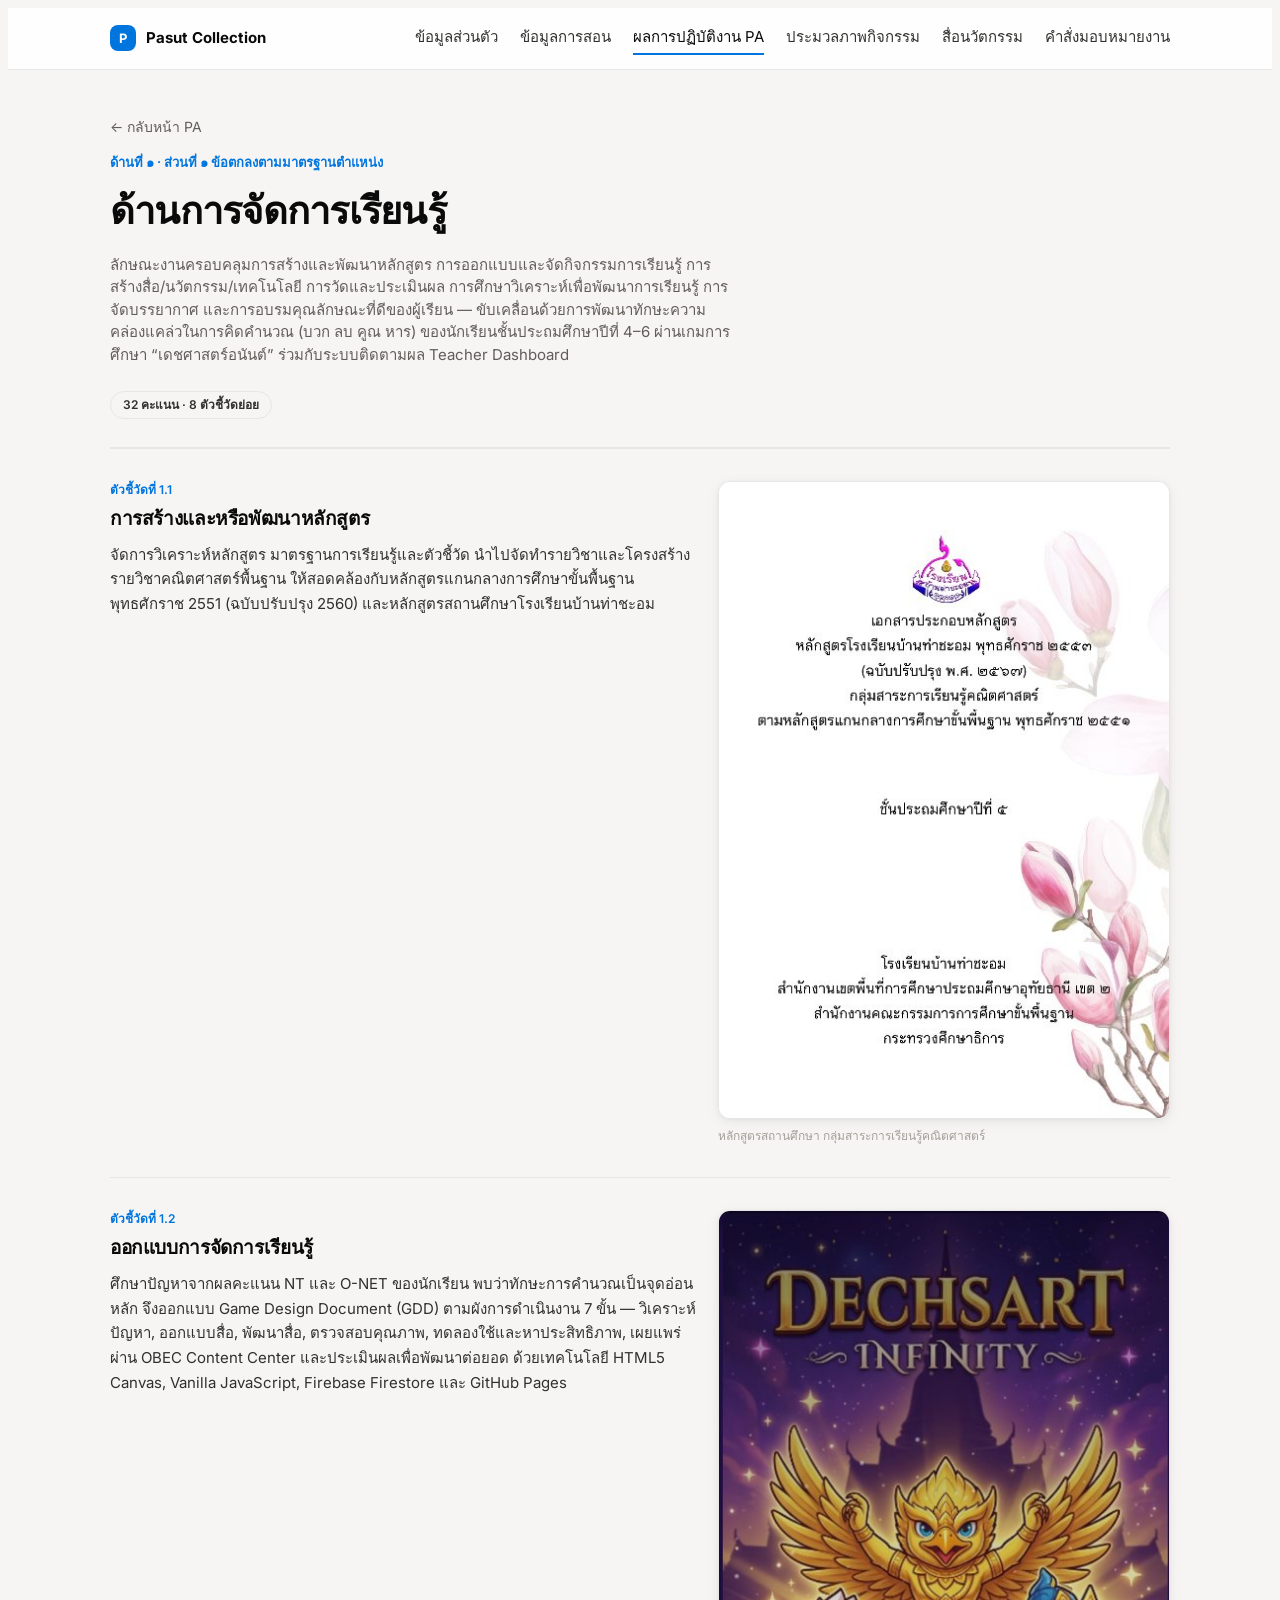
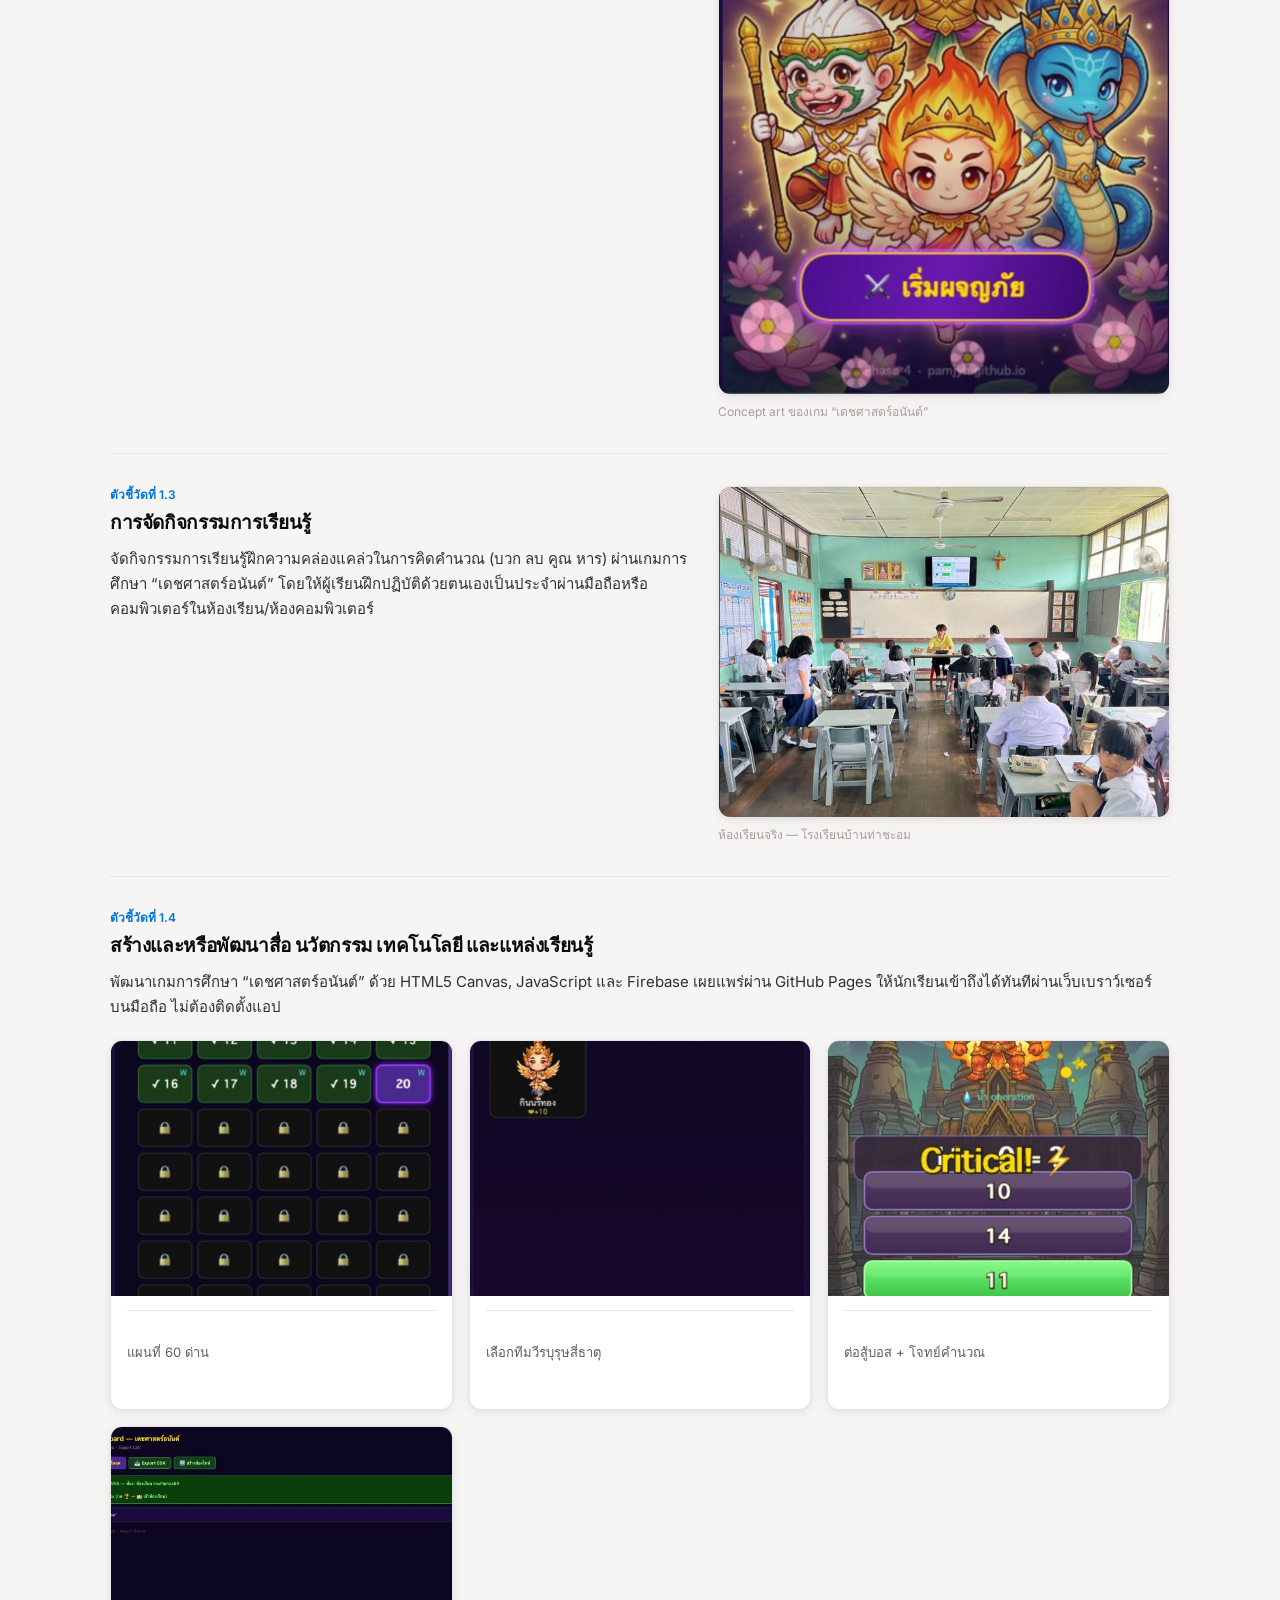
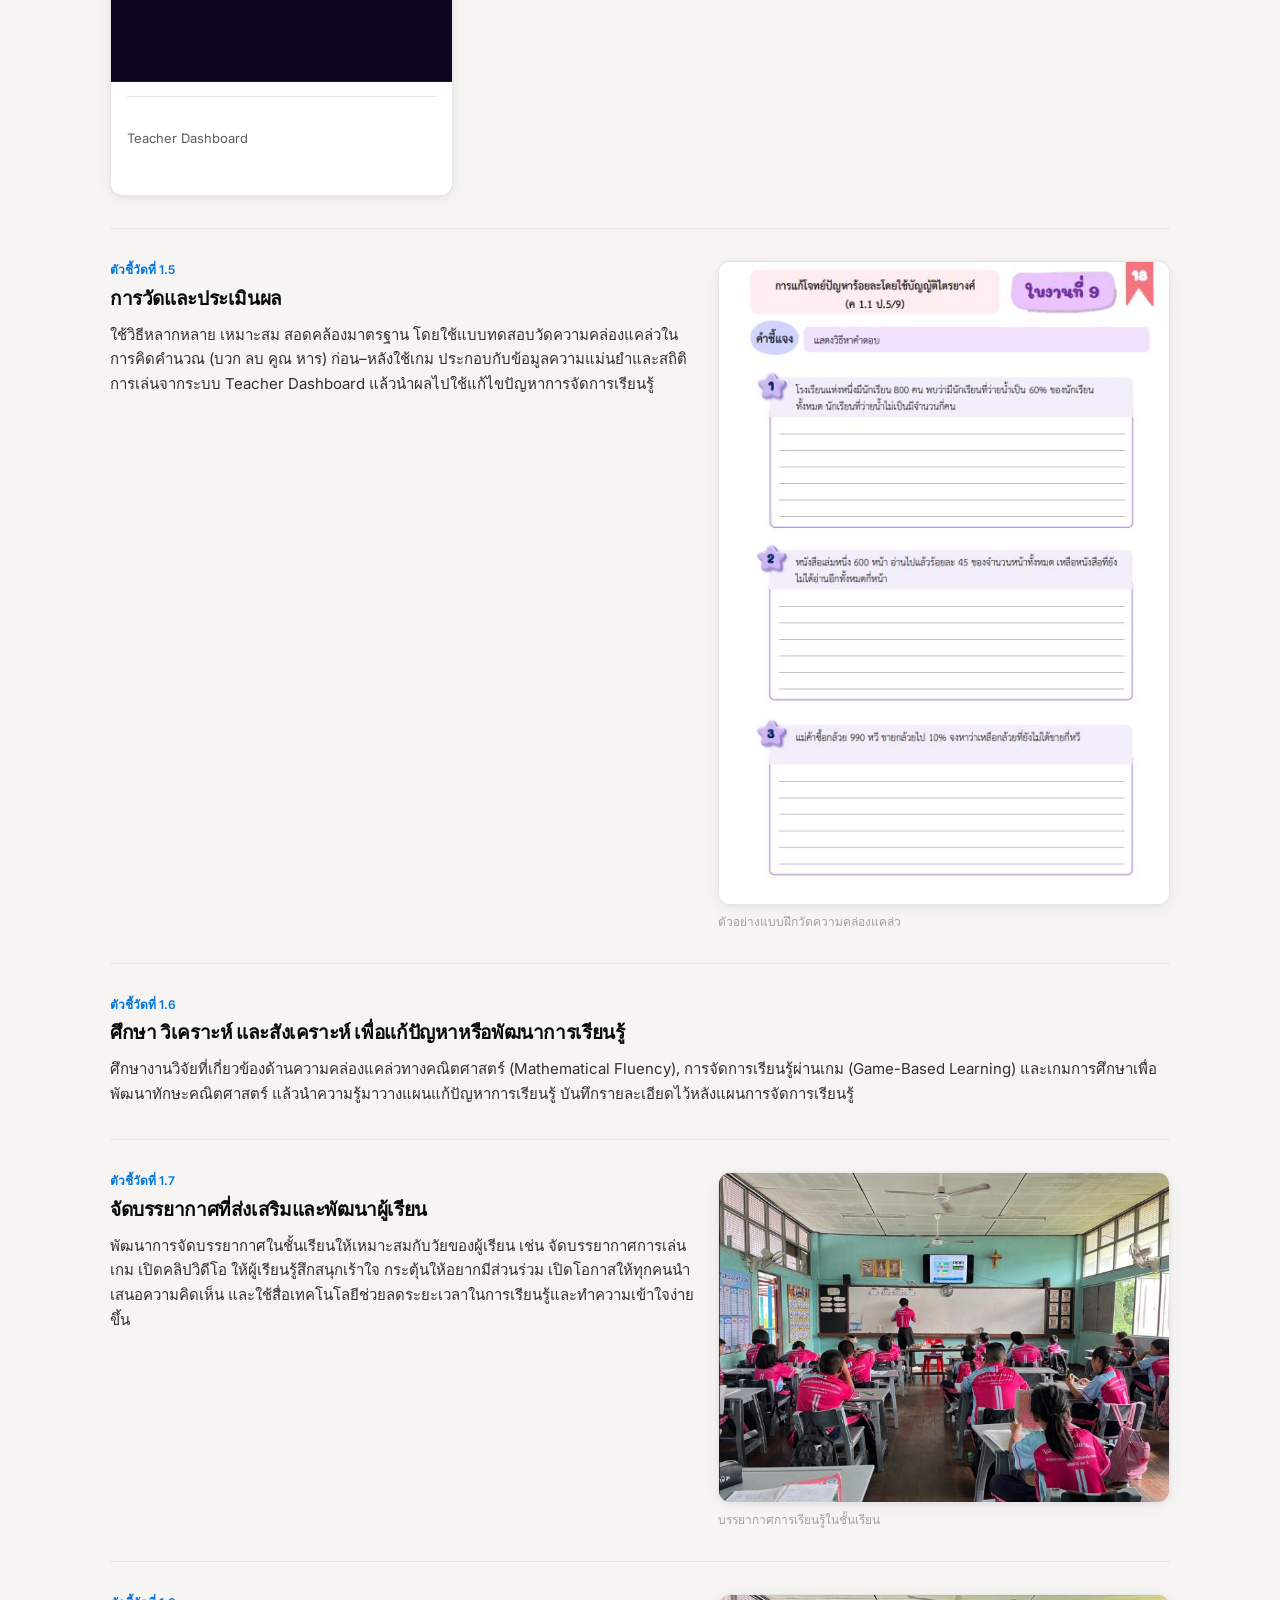
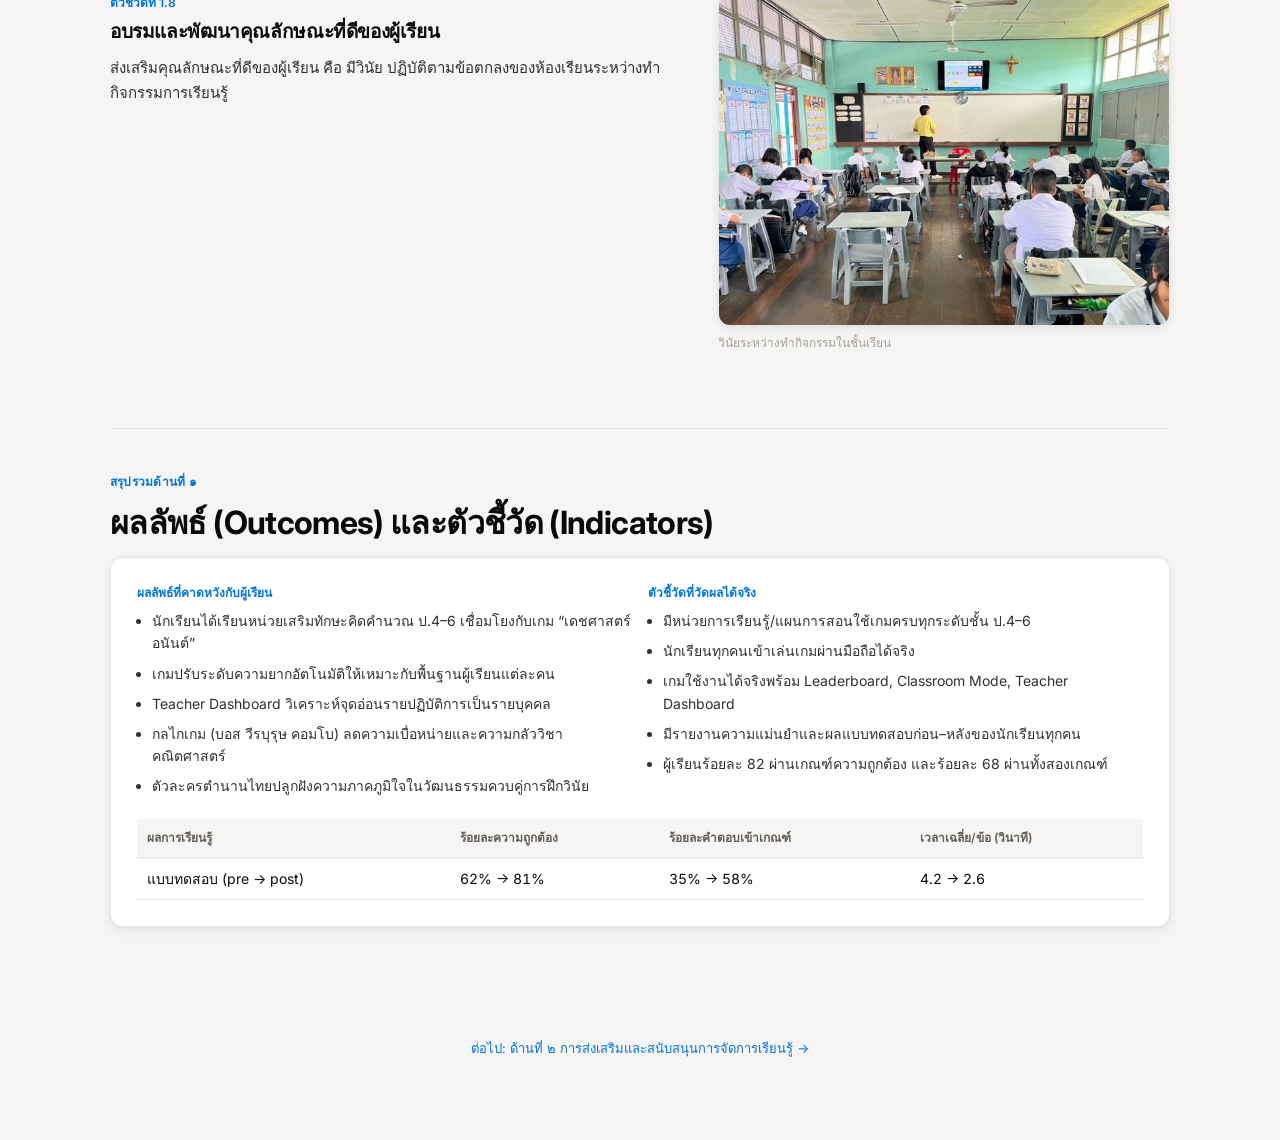
==== daan1.html @ 1e982bf4 "Add files via upload" ====
<!doctype html>
<html lang="th">
<head>
<meta charset="UTF-8">
<meta name="viewport" content="width=device-width, initial-scale=1">
<title>ด้านการจัดการเรียนรู้ — Pasut Collection</title>
<link rel="stylesheet" href="style.css">
</head>
<body>

<div class="topbar">
  <div class="wrap row">
    <a class="brand" href="index.html"><span class="mark">P</span> Pasut Collection</a>
    <nav class="crumbs">
      <a href="personal.html">ข้อมูลส่วนตัว</a>
      <a href="teaching.html">ข้อมูลการสอน</a>
      <a href="pa.html" class="on">ผลการปฏิบัติงาน PA</a>
      <a href="gallery.html">ประมวลภาพกิจกรรม</a>
      <a href="media.html">สื่อนวัตกรรม</a>
      <a href="orders.html">คำสั่งมอบหมายงาน</a>
    </nav>
  </div>
</div>

<main class="wrap">

  <section class="pagehead" style="border-top:none;">
    <a class="backlink" href="pa.html">← กลับหน้า PA</a>
    <div class="n">ด้านที่ ๑ · ส่วนที่ ๑ ข้อตกลงตามมาตรฐานตำแหน่ง</div>
    <h1>ด้านการจัดการเรียนรู้</h1>
    <p class="role">ลักษณะงานครอบคลุมการสร้างและพัฒนาหลักสูตร การออกแบบและจัดกิจกรรมการเรียนรู้ การสร้างสื่อ/นวัตกรรม/เทคโนโลยี การวัดและประเมินผล การศึกษาวิเคราะห์เพื่อพัฒนาการเรียนรู้ การจัดบรรยากาศ และการอบรมคุณลักษณะที่ดีของผู้เรียน — ขับเคลื่อนด้วยการพัฒนาทักษะความคล่องแคล่วในการคิดคำนวณ (บวก ลบ คูณ หาร) ของนักเรียนชั้นประถมศึกษาปีที่ 4–6 ผ่านเกมการศึกษา “เดชศาสตร์อนันต์” ร่วมกับระบบติดตามผล Teacher Dashboard</p>
    <span class="pts">32 คะแนน · 8 ตัวชี้วัดย่อย</span>
  </section>

  <section style="padding-top:0;">
    <div class="subs">

      <div class="sub with-image">
        <div>
          <div class="tag">ตัวชี้วัดที่ 1.1</div>
          <h3>การสร้างและหรือพัฒนาหลักสูตร</h3>
          <p>จัดการวิเคราะห์หลักสูตร มาตรฐานการเรียนรู้และตัวชี้วัด นำไปจัดทำรายวิชาและโครงสร้างรายวิชาคณิตศาสตร์พื้นฐาน ให้สอดคล้องกับหลักสูตรแกนกลางการศึกษาขั้นพื้นฐาน พุทธศักราช 2551 (ฉบับปรับปรุง 2560) และหลักสูตรสถานศึกษาโรงเรียนบ้านท่าชะอม</p>
        </div>
        <figure><img src="images/curriculum-cover.jpg" alt="ปกเอกสารหลักสูตรสถานศึกษา กลุ่มสาระการเรียนรู้คณิตศาสตร์"><figcaption>หลักสูตรสถานศึกษา กลุ่มสาระการเรียนรู้คณิตศาสตร์</figcaption></figure>
      </div>

      <div class="sub with-image">
        <div>
          <div class="tag">ตัวชี้วัดที่ 1.2</div>
          <h3>ออกแบบการจัดการเรียนรู้</h3>
          <p>ศึกษาปัญหาจากผลคะแนน NT และ O-NET ของนักเรียน พบว่าทักษะการคำนวณเป็นจุดอ่อนหลัก จึงออกแบบ Game Design Document (GDD) ตามผังการดำเนินงาน 7 ขั้น — วิเคราะห์ปัญหา, ออกแบบสื่อ, พัฒนาสื่อ, ตรวจสอบคุณภาพ, ทดลองใช้และหาประสิทธิภาพ, เผยแพร่ผ่าน OBEC Content Center และประเมินผลเพื่อพัฒนาต่อยอด ด้วยเทคโนโลยี HTML5 Canvas, Vanilla JavaScript, Firebase Firestore และ GitHub Pages</p>
        </div>
        <figure><img src="images/hero-splash.jpg" alt="ภาพปกเกมเดชศาสตร์อนันต์"><figcaption>Concept art ของเกม “เดชศาสตร์อนันต์”</figcaption></figure>
      </div>

      <div class="sub with-image">
        <div>
          <div class="tag">ตัวชี้วัดที่ 1.3</div>
          <h3>การจัดกิจกรรมการเรียนรู้</h3>
          <p>จัดกิจกรรมการเรียนรู้ฝึกความคล่องแคล่วในการคิดคำนวณ (บวก ลบ คูณ หาร) ผ่านเกมการศึกษา “เดชศาสตร์อนันต์” โดยให้ผู้เรียนฝึกปฏิบัติด้วยตนเองเป็นประจำผ่านมือถือหรือคอมพิวเตอร์ในห้องเรียน/ห้องคอมพิวเตอร์</p>
        </div>
        <figure><img src="images/classroom.jpg" alt="บรรยากาศห้องเรียนขณะใช้เกมเดชศาสตร์อนันต์"><figcaption>ห้องเรียนจริง — โรงเรียนบ้านท่าชะอม</figcaption></figure>
      </div>

      <div class="sub">
        <div>
          <div class="tag">ตัวชี้วัดที่ 1.4</div>
          <h3>สร้างและหรือพัฒนาสื่อ นวัตกรรม เทคโนโลยี และแหล่งเรียนรู้</h3>
          <p>พัฒนาเกมการศึกษา “เดชศาสตร์อนันต์” ด้วย HTML5 Canvas, JavaScript และ Firebase เผยแพร่ผ่าน GitHub Pages ให้นักเรียนเข้าถึงได้ทันทีผ่านเว็บเบราว์เซอร์บนมือถือ ไม่ต้องติดตั้งแอป</p>
          <div class="cardgrid" style="margin-top:20px;">
            <div class="gcard"><div class="photo"><img src="images/floor-select.jpg" alt="หน้าจอเลือกด่านทั้ง 60 ด่าน"></div><div class="body"><div class="sub">แผนที่ 60 ด่าน</div></div></div>
            <div class="gcard"><div class="photo"><img src="images/character-select.jpg" alt="หน้าจอเลือกทีมวีรบุรุษ"></div><div class="body"><div class="sub">เลือกทีมวีรบุรุษสี่ธาตุ</div></div></div>
            <div class="gcard"><div class="photo"><img src="images/boss-battle.jpg" alt="หน้าจอต่อสู้บอสพร้อมโจทย์คำนวณ"></div><div class="body"><div class="sub">ต่อสู้บอส + โจทย์คำนวณ</div></div></div>
            <div class="gcard"><div class="photo"><img src="images/teacher-dashboard.jpg" alt="หน้าจอ Teacher Dashboard"></div><div class="body"><div class="sub">Teacher Dashboard</div></div></div>
          </div>
        </div>
      </div>

      <div class="sub with-image">
        <div>
          <div class="tag">ตัวชี้วัดที่ 1.5</div>
          <h3>การวัดและประเมินผล</h3>
          <p>ใช้วิธีหลากหลาย เหมาะสม สอดคล้องมาตรฐาน โดยใช้แบบทดสอบวัดความคล่องแคล่วในการคิดคำนวณ (บวก ลบ คูณ หาร) ก่อน–หลังใช้เกม ประกอบกับข้อมูลความแม่นยำและสถิติการเล่นจากระบบ Teacher Dashboard แล้วนำผลไปใช้แก้ไขปัญหาการจัดการเรียนรู้</p>
        </div>
        <figure><img src="images/worksheet.jpg" alt="แบบฝึกหัด/ใบงานคำนวณ"><figcaption>ตัวอย่างแบบฝึกวัดความคล่องแคล่ว</figcaption></figure>
      </div>

      <div class="sub">
        <div>
          <div class="tag">ตัวชี้วัดที่ 1.6</div>
          <h3>ศึกษา วิเคราะห์ และสังเคราะห์ เพื่อแก้ปัญหาหรือพัฒนาการเรียนรู้</h3>
          <p>ศึกษางานวิจัยที่เกี่ยวข้องด้านความคล่องแคล่วทางคณิตศาสตร์ (Mathematical Fluency), การจัดการเรียนรู้ผ่านเกม (Game-Based Learning) และเกมการศึกษาเพื่อพัฒนาทักษะคณิตศาสตร์ แล้วนำความรู้มาวางแผนแก้ปัญหาการเรียนรู้ บันทึกรายละเอียดไว้หลังแผนการจัดการเรียนรู้</p>
        </div>
      </div>

      <div class="sub with-image">
        <div>
          <div class="tag">ตัวชี้วัดที่ 1.7</div>
          <h3>จัดบรรยากาศที่ส่งเสริมและพัฒนาผู้เรียน</h3>
          <p>พัฒนาการจัดบรรยากาศในชั้นเรียนให้เหมาะสมกับวัยของผู้เรียน เช่น จัดบรรยากาศการเล่นเกม เปิดคลิปวิดีโอ ให้ผู้เรียนรู้สึกสนุกเร้าใจ กระตุ้นให้อยากมีส่วนร่วม เปิดโอกาสให้ทุกคนนำเสนอความคิดเห็น และใช้สื่อเทคโนโลยีช่วยลดระยะเวลาในการเรียนรู้และทำความเข้าใจง่ายขึ้น</p>
        </div>
        <figure><img src="images/classroom-2.jpg" alt="บรรยากาศห้องเรียนระหว่างทำกิจกรรม"><figcaption>บรรยากาศการเรียนรู้ในชั้นเรียน</figcaption></figure>
      </div>

      <div class="sub with-image">
        <div>
          <div class="tag">ตัวชี้วัดที่ 1.8</div>
          <h3>อบรมและพัฒนาคุณลักษณะที่ดีของผู้เรียน</h3>
          <p>ส่งเสริมคุณลักษณะที่ดีของผู้เรียน คือ มีวินัย ปฏิบัติตามข้อตกลงของห้องเรียนระหว่างทำกิจกรรมการเรียนรู้</p>
        </div>
        <figure><img src="images/classroom-3.jpg" alt="นักเรียนปฏิบัติตามข้อตกลงของห้องเรียน"><figcaption>วินัยระหว่างทำกิจกรรมในชั้นเรียน</figcaption></figure>
      </div>

    </div>
  </section>

  <section aria-label="ผลลัพธ์และตัวชี้วัดรวม">
    <div class="kicker">สรุปรวมด้านที่ ๑</div>
    <h2>ผลลัพธ์ (Outcomes) และตัวชี้วัด (Indicators)</h2>
    <div class="summary-card">
      <div class="cols3">
        <div class="col">
          <h4>ผลลัพธ์ที่คาดหวังกับผู้เรียน</h4>
          <ul>
            <li>นักเรียนได้เรียนหน่วยเสริมทักษะคิดคำนวณ ป.4–6 เชื่อมโยงกับเกม “เดชศาสตร์อนันต์”</li>
            <li>เกมปรับระดับความยากอัตโนมัติให้เหมาะกับพื้นฐานผู้เรียนแต่ละคน</li>
            <li>Teacher Dashboard วิเคราะห์จุดอ่อนรายปฏิบัติการเป็นรายบุคคล</li>
            <li>กลไกเกม (บอส วีรบุรุษ คอมโบ) ลดความเบื่อหน่ายและความกลัววิชาคณิตศาสตร์</li>
            <li>ตัวละครตำนานไทยปลูกฝังความภาคภูมิใจในวัฒนธรรมควบคู่การฝึกวินัย</li>
          </ul>
        </div>
        <div class="col">
          <h4>ตัวชี้วัดที่วัดผลได้จริง</h4>
          <ul>
            <li>มีหน่วยการเรียนรู้/แผนการสอนใช้เกมครบทุกระดับชั้น ป.4–6</li>
            <li>นักเรียนทุกคนเข้าเล่นเกมผ่านมือถือได้จริง</li>
            <li>เกมใช้งานได้จริงพร้อม Leaderboard, Classroom Mode, Teacher Dashboard</li>
            <li>มีรายงานความแม่นยำและผลแบบทดสอบก่อน–หลังของนักเรียนทุกคน</li>
            <li>ผู้เรียนร้อยละ 82 ผ่านเกณฑ์ความถูกต้อง และร้อยละ 68 ผ่านทั้งสองเกณฑ์</li>
          </ul>
        </div>
      </div>
      <table class="mini-table">
        <thead><tr><th>ผลการเรียนรู้</th><th>ร้อยละความถูกต้อง</th><th>ร้อยละคำตอบเข้าเกณฑ์</th><th>เวลาเฉลี่ย/ข้อ (วินาที)</th></tr></thead>
        <tbody><tr><td>แบบทดสอบ (pre → post)</td><td class="num">62% → 81%</td><td class="num">35% → 58%</td><td class="num">4.2 → 2.6</td></tr></tbody>
      </table>
    </div>
  </section>

  <footer>
    <p class="foot-note"><a href="daan2.html">ต่อไป: ด้านที่ ๒ การส่งเสริมและสนับสนุนการจัดการเรียนรู้ →</a></p>
  </footer>

</main>

</body>
</html>
---- style.css ----
@import url('https://fonts.googleapis.com/css2?family=Inter:wght@400;500;600;700&display=swap');

:root{
  --primary:#0075de;
  --primary-active:#005bab;
  --secondary:#213183;
  --on-primary:#ffffff;
  --canvas:#ffffff;
  --canvas-soft:#f6f5f4;
  --surface:#ffffff;
  --ink:#0a0a0a;
  --ink-secondary:#31302e;
  --ink-muted:#615d59;
  --ink-faint:#a39e98;
  --hairline:#e6e6e6;
  --sky:#62aef0;
  --purple:#d6b6f6;
  --purple-deep:#391c57;
  --pink:#ff64c8;
  --orange:#dd5b00;
  --teal:#2a9d99;
  --green:#1aae39;
  --shadow-1: 0 0.2px 1px rgba(0,0,0,.02), 0 0.8px 3px rgba(0,0,0,.03), 0 2px 8px rgba(0,0,0,.035), 0 4px 18px rgba(0,0,0,.04);
  --shadow-2: 0 1px 2px rgba(0,0,0,.03), 0 4px 10px rgba(0,0,0,.05), 0 14px 30px rgba(0,0,0,.06), 0 23px 52px rgba(0,0,0,.05);
  color-scheme: light;
}
@media (prefers-color-scheme: dark){
  :root:not([data-theme="light"]){
    --primary:#4da3ff; --primary-active:#7bbcff; --secondary:#0e1442;
    --canvas:#191919; --canvas-soft:#141414; --surface:#232323;
    --ink:#f2f1ee; --ink-secondary:#d8d5cf; --ink-muted:#a39e98; --ink-faint:#77716a;
    --hairline:#333331;
    color-scheme: dark;
  }
}
:root[data-theme="dark"]{
  --primary:#4da3ff; --primary-active:#7bbcff; --secondary:#0e1442;
  --canvas:#191919; --canvas-soft:#141414; --surface:#232323;
  --ink:#f2f1ee; --ink-secondary:#d8d5cf; --ink-muted:#a39e98; --ink-faint:#77716a;
  --hairline:#333331;
  color-scheme: dark;
}

*{box-sizing:border-box;}
body{
  background:var(--canvas-soft); color:var(--ink);
  font-family:'Inter',-apple-system,system-ui,"Segoe UI",sans-serif;
  line-height:1.5; -webkit-font-smoothing:antialiased;
}
h1,h2,h3{ font-weight:700; letter-spacing:-.02em; text-wrap:balance; margin:0; }
.num{ font-variant-numeric:tabular-nums; }
a{ color:var(--primary); text-decoration:none; }
img{ max-width:100%; }

.wrap{ max-width:1100px; margin-inline:auto; padding-inline:20px; }

/* ---------- top bar (nav-bar) ---------- */
.topbar{
  position:sticky; top:env(safe-area-inset-top,0px); z-index:20;
  background:color-mix(in srgb, var(--canvas) 88%, transparent);
  backdrop-filter:blur(10px);
  border-bottom:1px solid var(--hairline);
}
.topbar .row{ display:flex; align-items:center; justify-content:space-between; gap:16px; padding-block:14px; flex-wrap:wrap; }
.brand{ display:flex; align-items:center; gap:10px; font-weight:700; font-size:15px; color:var(--ink); text-decoration:none; }
.brand .mark{
  width:26px;height:26px;border-radius:8px;
  background:var(--primary); color:var(--on-primary);
  display:grid;place-items:center;font-size:13px;font-weight:700;
}
nav.crumbs{ display:flex; gap:22px; overflow-x:auto; scrollbar-width:none; }
nav.crumbs::-webkit-scrollbar{display:none;}
nav.crumbs a{
  white-space:nowrap; font-size:15px; color:var(--ink-secondary);
  padding-block:4px; border-bottom:2px solid transparent;
}
nav.crumbs a:hover, nav.crumbs a.on{ color:var(--ink); border-color:var(--primary); }

/* ---------- hero-band (single dark island, homepage only) ---------- */
.heroband{
  background:var(--secondary); color:var(--on-primary);
  padding-block:64px 56px; text-align:center; position:relative; overflow:hidden;
}
.heroband::before{
  content:""; position:absolute; inset:0;
  background:
    radial-gradient(2px 2px at 12% 22%, rgba(255,255,255,.55) 0, transparent 60%),
    radial-gradient(2px 2px at 28% 68%, rgba(255,255,255,.4) 0, transparent 60%),
    radial-gradient(1.6px 1.6px at 46% 30%, rgba(255,255,255,.5) 0, transparent 60%),
    radial-gradient(1.6px 1.6px at 62% 74%, rgba(255,255,255,.35) 0, transparent 60%),
    radial-gradient(2px 2px at 78% 20%, rgba(255,255,255,.5) 0, transparent 60%),
    radial-gradient(1.6px 1.6px at 88% 58%, rgba(255,255,255,.4) 0, transparent 60%);
  pointer-events:none;
}
.heroband-inner{ position:relative; }
.hero-photo{
  width:168px; height:168px; border-radius:50%; margin-inline:auto 0;
  overflow:hidden; box-shadow:var(--shadow-2); border:3px solid rgba(255,255,255,.25);
}
.hero-photo img{ width:100%; height:100%; object-fit:cover; display:block; }
.heroband .eyebrow{ margin-top:26px; }
.heroband h1{ font-size:clamp(34px,5vw,54px); line-height:1.04; letter-spacing:-.03em; margin:.3em 0 .2em; color:#fff; }
.heroband p.lede{ color:rgba(255,255,255,.82); max-width:52ch; margin-inline:auto; font-size:16px; }

/* generic page hero (non-home pages) */
.hero{ padding-block:52px 36px; }
.hero-grid{ display:grid; grid-template-columns:260px 1fr; gap:40px; align-items:center; }
.hero-frame{ position:relative; border-radius:16px; overflow:hidden; box-shadow:var(--shadow-1); border:1px solid var(--hairline); background:var(--surface); }
.hero-frame img{ display:block; width:100%; height:auto; }
.eyebrow{ display:inline-flex; font-size:12px; letter-spacing:.02em; font-weight:600; color:var(--primary); background:var(--surface); border:1px solid var(--hairline); border-radius:999px; padding:4px 10px; }
.hero h1{ font-size:clamp(30px,4.2vw,40px); margin:.35em 0 .2em; }
.hero p.lede{ color:var(--ink-muted); font-size:16px; max-width:52ch; }
.chiprow{ display:flex; flex-wrap:wrap; gap:8px; margin-top:18px; }
.chip{ font-size:13px; padding:6px 12px; border-radius:999px; background:var(--surface); border:1px solid var(--hairline); color:var(--ink-muted); }
.chip b{ color:var(--ink); font-weight:600; }

/* ---------- section shell ---------- */
section{ padding-block:44px; border-top:1px solid var(--hairline); }
section .kicker{ font-size:12px; letter-spacing:.02em; font-weight:600; color:var(--primary); margin-bottom:8px; }
section h2{ font-size:clamp(24px,3vw,32px); margin:0 0 8px; }
section .intro{ color:var(--ink-muted); max-width:68ch; margin-bottom:28px; font-size:15px; }

/* ---------- workload / info cards ---------- */
.loadgrid{ display:grid; grid-template-columns:repeat(auto-fit,minmax(220px,1fr)); gap:16px; }
.loadcard{ background:var(--surface); border:1px solid var(--hairline); border-radius:12px; padding:24px; box-shadow:var(--shadow-1); }
.loadcard .term{ font-size:12px; color:var(--ink-muted); font-weight:600; }
.loadcard .total{ font-size:32px; font-weight:700; letter-spacing:-.02em; color:var(--primary); margin:.15em 0; }
.loadcard ul{ margin:0; padding-left:1.1em; color:var(--ink-secondary); font-size:14px; line-height:1.7; }

/* ---------- home tiles (feature-card) ---------- */
.tilegrid{ display:grid; grid-template-columns:1fr; gap:16px; }
@media(min-width:760px){ .tilegrid{ grid-template-columns:repeat(3,1fr); } }
.tile{
  display:block; color:var(--ink);
  background:var(--surface); border:1px solid var(--hairline); border-radius:12px;
  padding:24px; box-shadow:var(--shadow-1); position:relative;
  transition:box-shadow .15s ease, transform .15s ease;
}
.tile:hover{ box-shadow:var(--shadow-2); transform:translateY(-2px); }
.tile .dot{ width:10px; height:10px; border-radius:50%; margin-bottom:14px; }
.tile.d1 .dot{ background:var(--pink); }
.tile.d2 .dot{ background:var(--teal); }
.tile.d3 .dot{ background:var(--purple-deep); }
.tile h3{ font-size:18px; margin-bottom:6px; }
.tile p{ margin:0; color:var(--ink-muted); font-size:14px; line-height:1.6; }
.tile .go{ margin-top:14px; font-size:13px; color:var(--primary); font-weight:600; }
.tile .pts{ position:absolute; top:22px; right:22px; font-size:11px; font-weight:600; color:var(--primary); background:var(--canvas-soft); padding:3px 10px; border-radius:999px; }

/* ---------- domain / sub-topic pages ---------- */
.pagehead{ padding-block:44px 28px; border-top:none; }
.backlink{ display:inline-flex; align-items:center; gap:6px; font-size:14px; color:var(--ink-muted); margin-bottom:16px; }
.backlink:hover{ color:var(--primary); }
.pagehead .n{ font-size:13px; color:var(--primary); font-weight:600; }
.pagehead h1{ font-size:clamp(28px,4vw,38px); margin:.25em 0 .3em; }
.pagehead p.role{ color:var(--ink-muted); max-width:70ch; font-size:15px; }
.pagehead .pts{ display:inline-block; margin-top:10px; font-size:12px; font-weight:600; background:var(--canvas-soft); border:1px solid var(--hairline); padding:4px 12px; border-radius:999px; color:var(--ink-secondary); }

.subs{ display:flex; flex-direction:column; }
.sub{ display:grid; grid-template-columns:1fr; gap:20px; padding-block:32px; border-top:1px solid var(--hairline); }
@media(min-width:760px){ .sub.with-image{ grid-template-columns:1.3fr 1fr; align-items:start; } }
.sub .tag{ font-size:12px; color:var(--primary); font-weight:600; }
.sub h3{ margin:.3em 0 .5em; font-size:19px; }
.sub p{ color:var(--ink-secondary); margin:0; font-size:15px; line-height:1.65; }
.sub figure{ margin:0; }
.sub figure img{ display:block; width:100%; border-radius:12px; border:1px solid var(--hairline); box-shadow:var(--shadow-1); }
.sub figcaption{ font-size:12px; color:var(--ink-faint); margin-top:8px; }

.cols3{ display:grid; grid-template-columns:1fr; gap:16px; }
@media(min-width:820px){ .cols3{ grid-template-columns:1fr 1fr; } }
.col h4{ margin:0 0 8px; font-size:12px; font-weight:600; color:var(--primary); }
.col ul{ margin:0; padding-left:1.1em; font-size:14px; color:var(--ink-secondary); line-height:1.6; }
.col li{ margin-bottom:.55em; }
.summary-card{ background:var(--surface); border:1px solid var(--hairline); border-radius:12px; padding:26px; box-shadow:var(--shadow-1); margin-top:10px;}

.mini-table{ width:100%; border-collapse:collapse; margin-top:14px; font-size:14px;}
.mini-table th,.mini-table td{ padding:10px; border-bottom:1px solid var(--hairline); text-align:left;}
.mini-table th{ color:var(--ink-muted); font-weight:600; font-size:12px; background:var(--canvas-soft); }

/* ---------- problem / floors / tech / dims ---------- */
.problem-card{ background:var(--surface); border:1px solid var(--hairline); border-left:3px solid var(--orange); border-radius:12px; padding:22px; }
.floors{ display:grid; grid-template-columns:repeat(auto-fit,minmax(150px,1fr)); gap:12px; margin-top:18px;}
.floor{ background:var(--surface); border:1px solid var(--hairline); border-radius:12px; padding:16px; box-shadow:var(--shadow-1); }
.floor .range{ font-weight:700; color:var(--primary); font-size:16px;}
.floor .desc{ font-size:13px; color:var(--ink-muted); margin-top:4px; }
.floor .bar{ height:5px; border-radius:3px; background:var(--canvas-soft); margin-top:12px; overflow:hidden;}
.floor .bar i{ display:block; height:100%; background:var(--primary); }
.techrow{ display:flex; flex-wrap:wrap; gap:10px; margin-top:16px; }
.tech{ display:flex; align-items:center; gap:8px; font-size:13px; background:var(--surface); border:1px solid var(--hairline); border-radius:8px; padding:8px 12px; }
.tech .dot{ width:8px; height:8px; border-radius:50%; background:var(--teal); }
.dims{ display:grid; grid-template-columns:1fr; gap:16px; margin-top:18px;}
@media(min-width:720px){ .dims{ grid-template-columns:1fr 1fr; } }
.dim{ background:var(--surface); border:1px solid var(--hairline); border-radius:12px; padding:20px; box-shadow:var(--shadow-1);}
.dim .tag{ font-size:12px; font-weight:600; color:var(--primary); }
.dim h4{ margin:.3em 0 .4em; font-size:17px; }
.dim p{ margin:0; color:var(--ink-muted); font-size:14px; }
.thresh{ display:flex; gap:10px; margin-top:12px;}
.thresh span{ font-size:12px; padding:4px 10px; border-radius:999px; background:var(--canvas-soft); color:var(--ink-secondary);}

/* ---------- results ---------- */
.stat-grid{ display:grid; grid-template-columns:1fr; gap:16px; }
@media(min-width:720px){ .stat-grid{ grid-template-columns:repeat(3,1fr); } }
.stat-card{ background:var(--surface); border:1px solid var(--hairline); border-radius:12px; padding:22px; box-shadow:var(--shadow-1); }
.stat-card .label{ font-size:12px; color:var(--ink-muted); font-weight:600; }
.stat-move{ display:flex; align-items:baseline; gap:10px; margin:.5em 0 .7em; }
.stat-move .from{ font-size:18px; color:var(--ink-faint); }
.stat-move .arrow{ color:var(--primary); }
.stat-move .to{ font-size:28px; font-weight:700; color:var(--primary); letter-spacing:-.02em; }
.stat-bars{ display:flex; gap:6px; align-items:flex-end; height:44px; }
.stat-bars .b{ flex:1; border-radius:5px 5px 0 0; background:var(--canvas-soft); position:relative; }
.stat-bars .b.post{ background:var(--primary); }
.stat-bars .b .v{ position:absolute; top:-18px; left:0; right:0; text-align:center; font-size:11px; color:var(--ink-muted);}
.funnel{ margin-top:22px; background:var(--surface); border:1px solid var(--hairline); border-radius:12px; padding:24px; box-shadow:var(--shadow-1);}
.funnel-row{ display:grid; grid-template-columns:150px 1fr 90px; align-items:center; gap:12px; margin-bottom:10px;}
.funnel-row .fl{ font-size:14px; color:var(--ink-muted);}
.funnel-track{ height:12px; border-radius:8px; background:var(--canvas-soft); overflow:hidden;}
.funnel-track i{ display:block; height:100%; background:var(--primary); border-radius:8px;}
.funnel-row .fn{ font-size:13px; text-align:right; color:var(--ink-secondary); font-weight:600;}
.note{ font-size:13px; color:var(--ink-muted); margin-top:14px; border-top:1px dashed var(--hairline); padding-top:12px;}

/* ---------- card grid (gallery / media / orders) ---------- */
.cardgrid{ display:grid; grid-template-columns:repeat(2,1fr); gap:16px; }
@media(min-width:720px){ .cardgrid{ grid-template-columns:repeat(3,1fr); } }
.gcard{ background:var(--surface); border:1px solid var(--hairline); border-radius:12px; overflow:hidden; box-shadow:var(--shadow-1); }
.gcard .photo{ aspect-ratio:4/3; background:var(--canvas-soft); }
.gcard .photo img{ width:100%; height:100%; object-fit:cover; display:block; }
.gcard .body{ padding:14px 16px; }
.gcard .title{ font-weight:600; font-size:15px; margin-bottom:4px; }
.gcard .sub{ font-size:13px; color:var(--ink-muted); white-space:pre-line; }
.empty-note{ color:var(--ink-faint); font-size:14px; text-align:center; padding:32px 0; border:1px dashed var(--hairline); border-radius:12px; }

/* ---------- footer ---------- */
footer{ padding-block:44px 60px; }
.signoff{ display:grid; grid-template-columns:1fr; gap:20px; background:var(--surface); border:1px solid var(--hairline); border-radius:12px; padding:26px; }
@media(min-width:680px){ .signoff{ grid-template-columns:1fr 1fr; } }
.signoff .who{ font-size:13px; color:var(--ink-muted); }
.signoff .name{ font-weight:700; font-size:17px; margin:.2em 0;}
.foot-note{ margin-top:24px; font-size:13px; color:var(--ink-muted); text-align:center; }
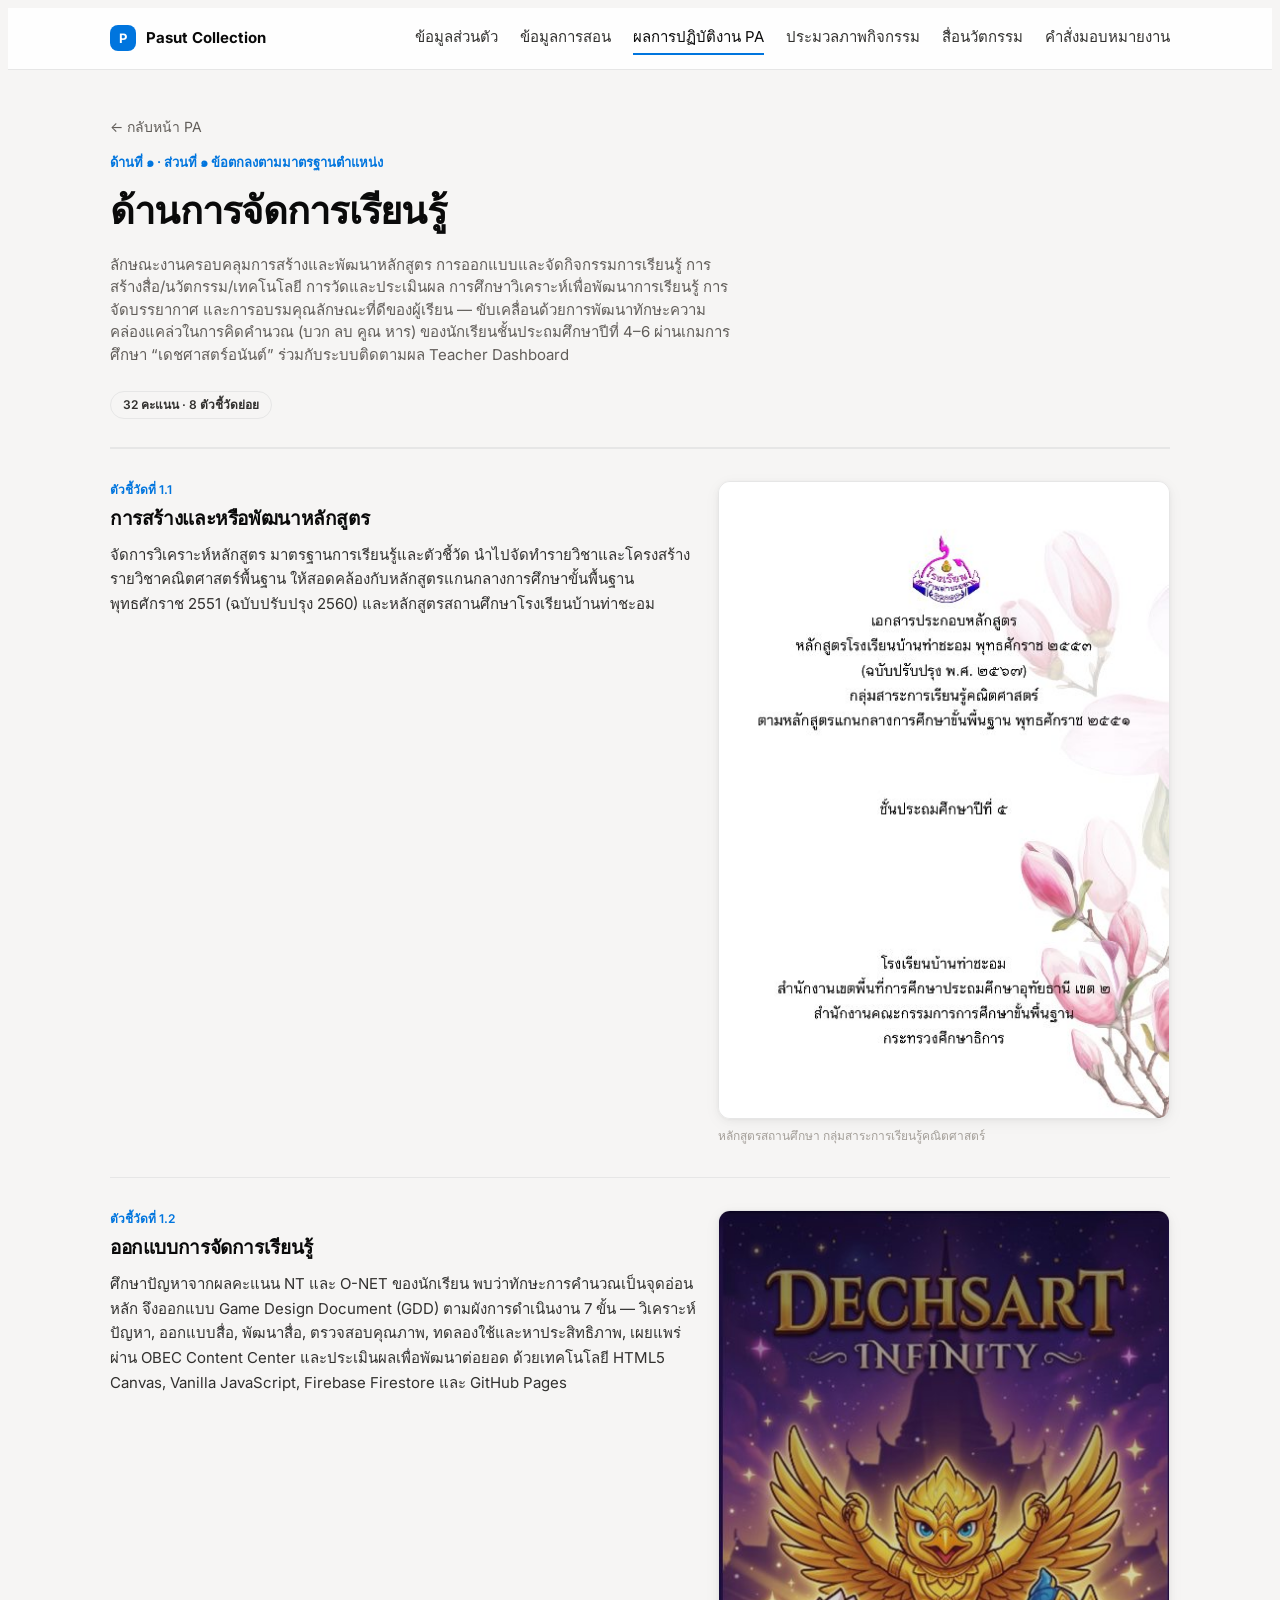
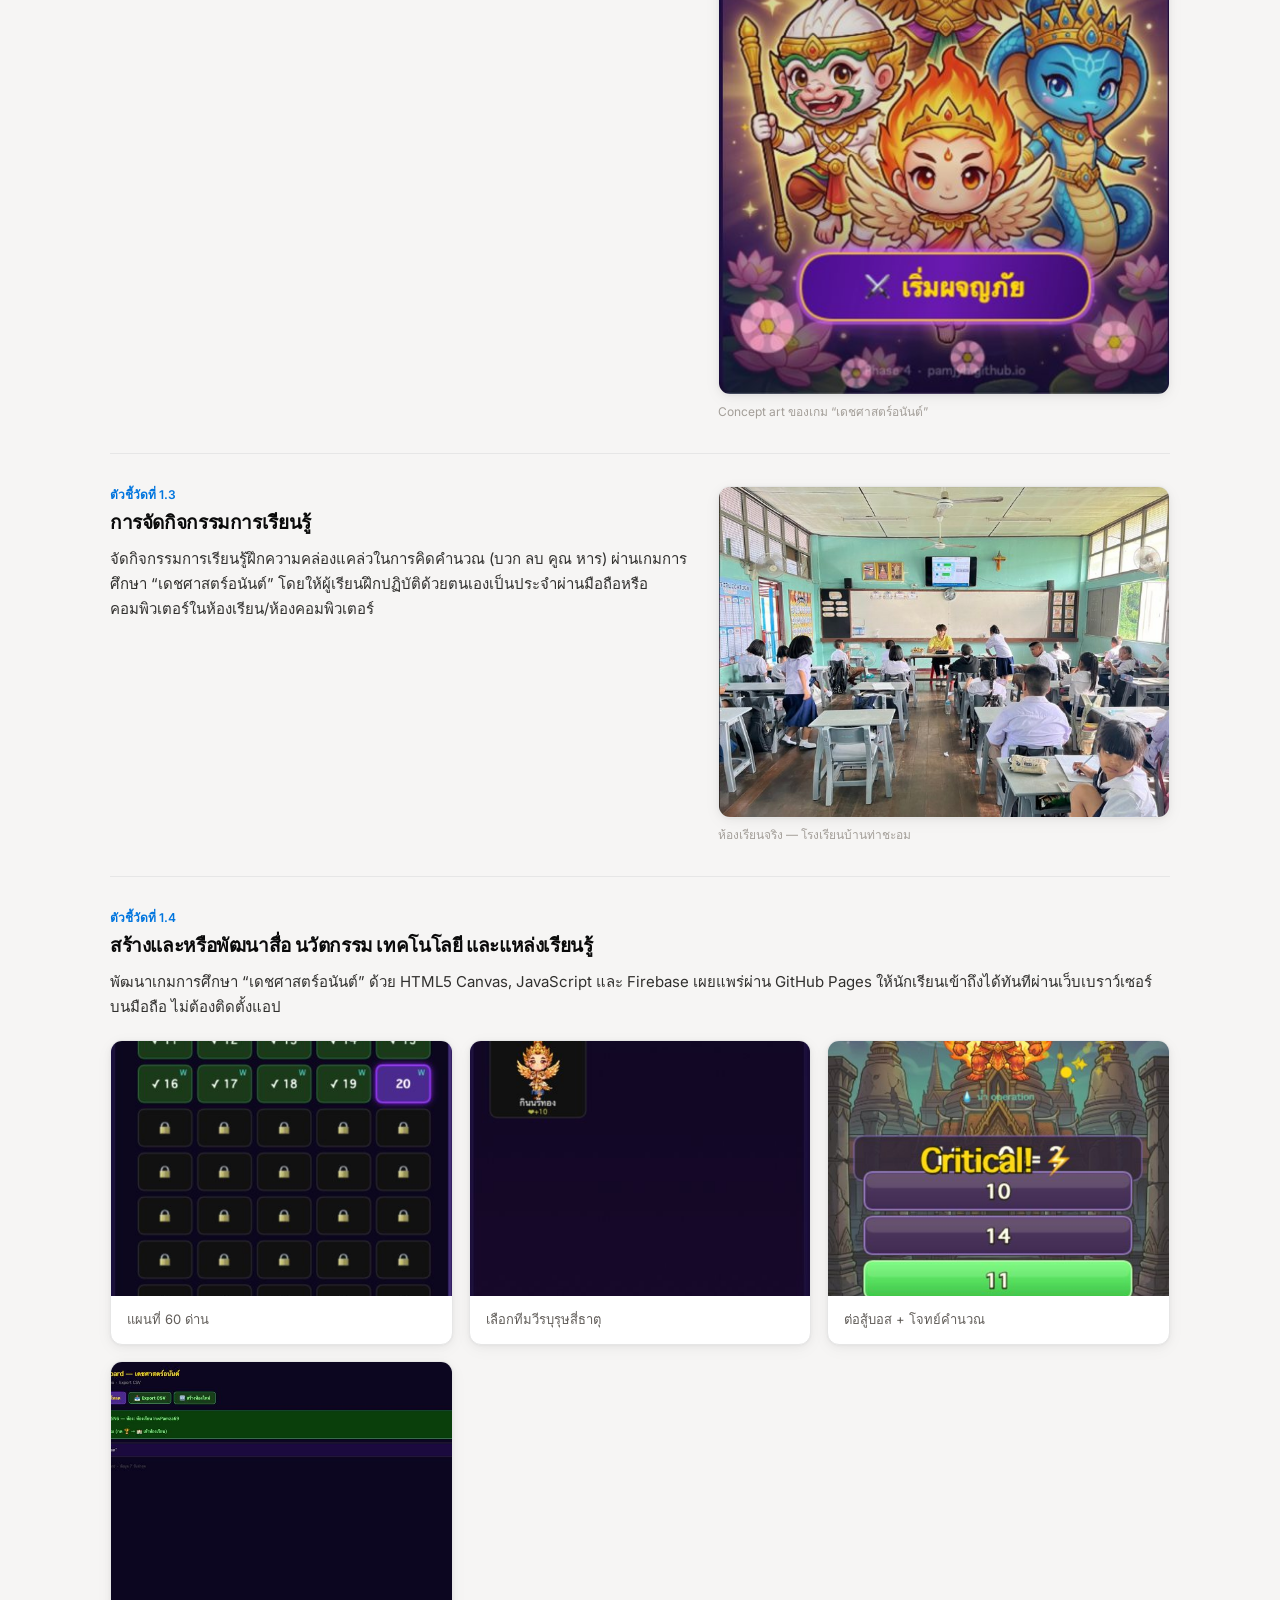
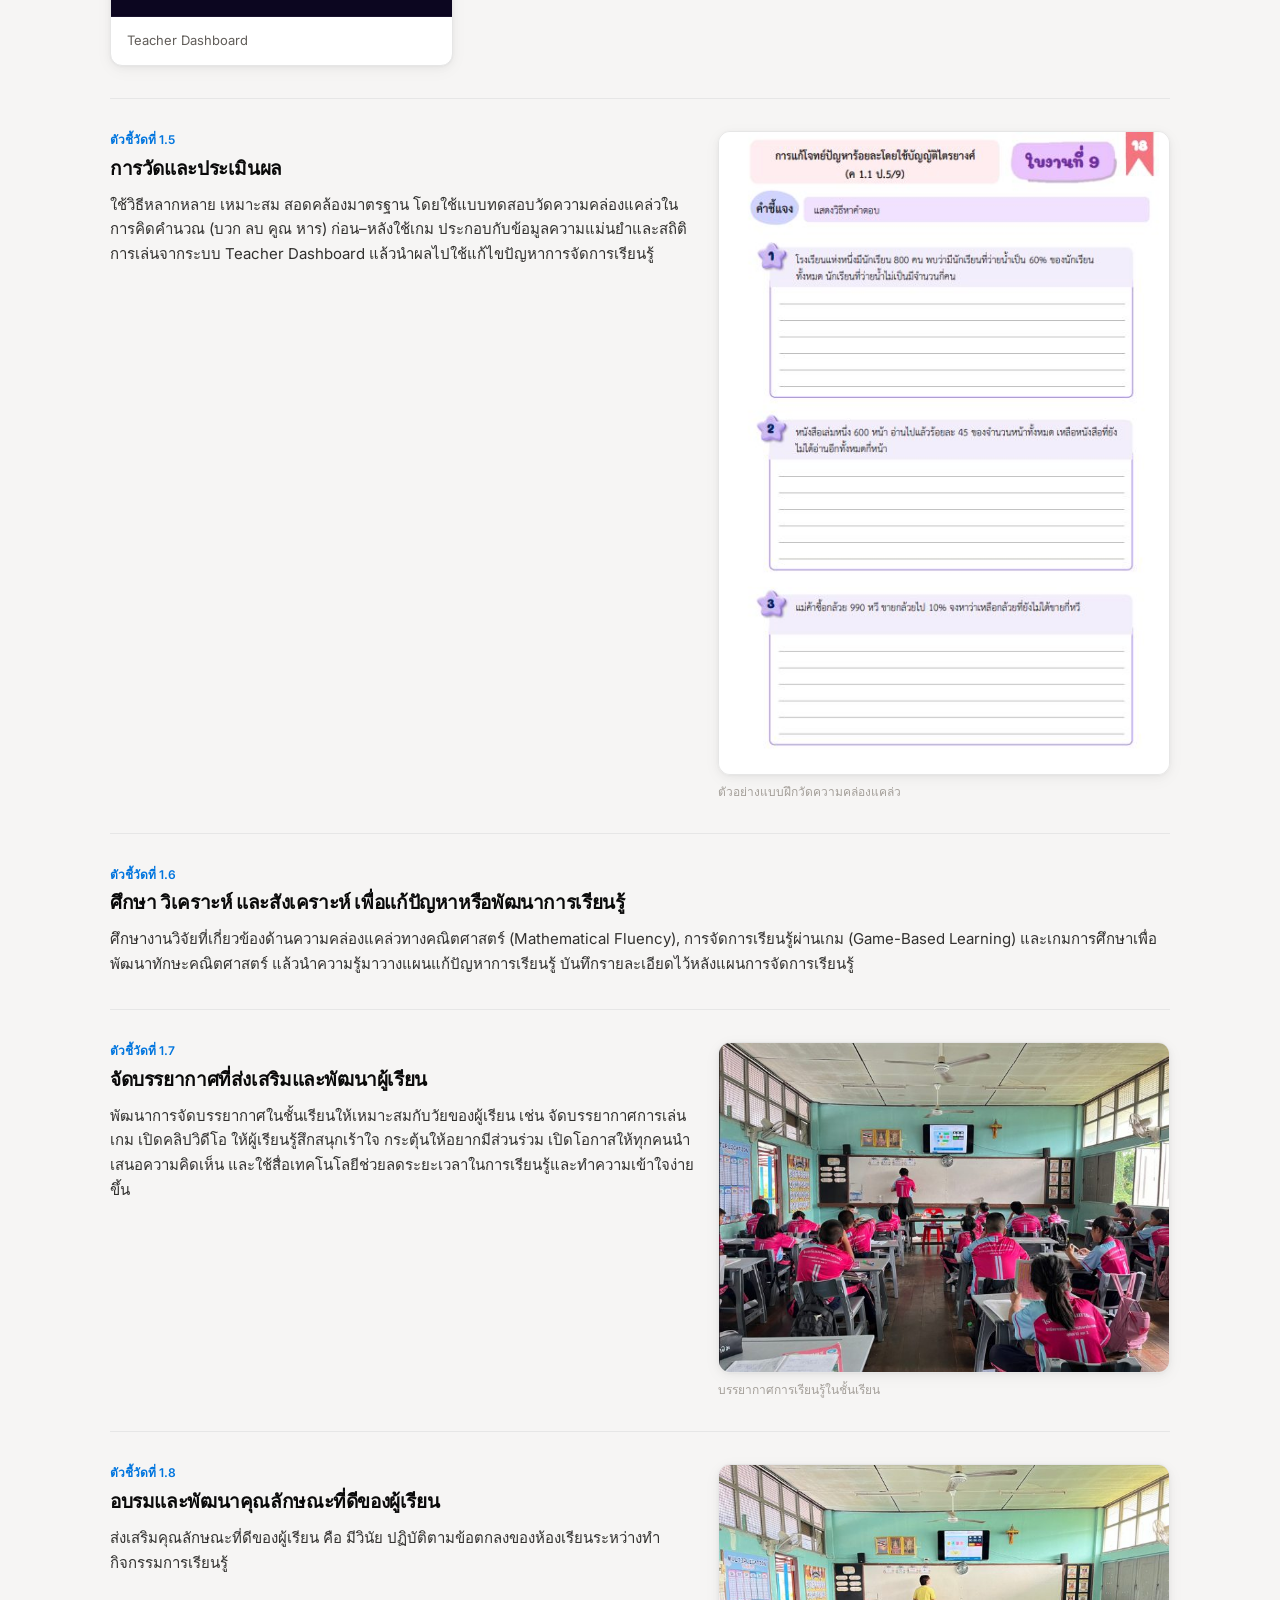
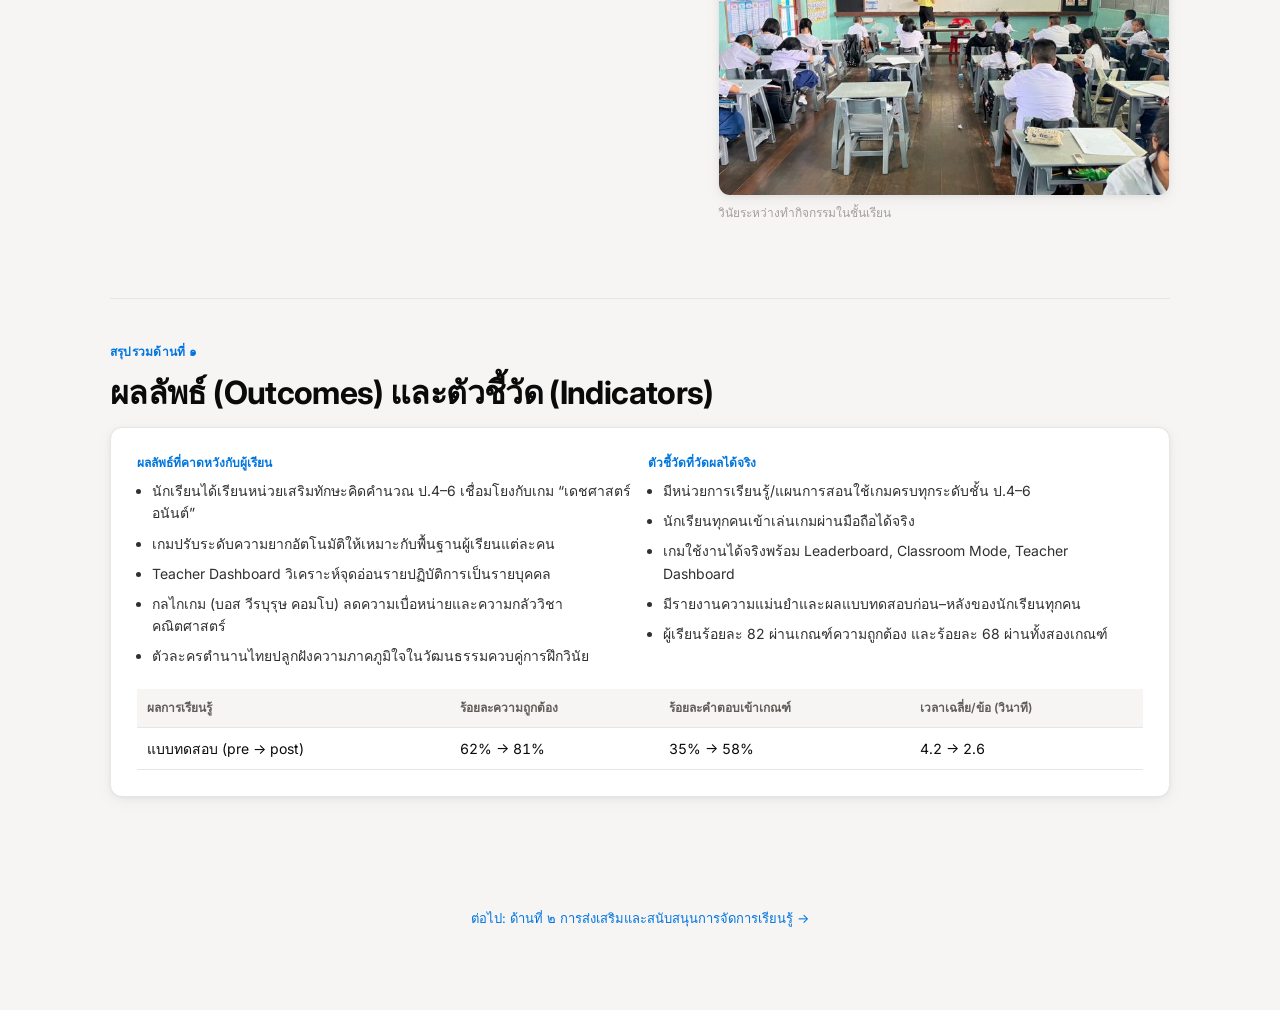
==== commit 0a37bc06: "Fix CSS class collision breaking image captions .sub was used both as the sub-indicator section wrap" ====
--- a/daan1.html
+++ b/daan1.html
@@ -68,10 +68,10 @@
           <h3>สร้างและหรือพัฒนาสื่อ นวัตกรรม เทคโนโลยี และแหล่งเรียนรู้</h3>
           <p>พัฒนาเกมการศึกษา “เดชศาสตร์อนันต์” ด้วย HTML5 Canvas, JavaScript และ Firebase เผยแพร่ผ่าน GitHub Pages ให้นักเรียนเข้าถึงได้ทันทีผ่านเว็บเบราว์เซอร์บนมือถือ ไม่ต้องติดตั้งแอป</p>
           <div class="cardgrid" style="margin-top:20px;">
-            <div class="gcard"><div class="photo"><img src="images/floor-select.jpg" alt="หน้าจอเลือกด่านทั้ง 60 ด่าน"></div><div class="body"><div class="sub">แผนที่ 60 ด่าน</div></div></div>
-            <div class="gcard"><div class="photo"><img src="images/character-select.jpg" alt="หน้าจอเลือกทีมวีรบุรุษ"></div><div class="body"><div class="sub">เลือกทีมวีรบุรุษสี่ธาตุ</div></div></div>
-            <div class="gcard"><div class="photo"><img src="images/boss-battle.jpg" alt="หน้าจอต่อสู้บอสพร้อมโจทย์คำนวณ"></div><div class="body"><div class="sub">ต่อสู้บอส + โจทย์คำนวณ</div></div></div>
-            <div class="gcard"><div class="photo"><img src="images/teacher-dashboard.jpg" alt="หน้าจอ Teacher Dashboard"></div><div class="body"><div class="sub">Teacher Dashboard</div></div></div>
+            <div class="gcard"><div class="photo"><img src="images/floor-select.jpg" alt="หน้าจอเลือกด่านทั้ง 60 ด่าน"></div><div class="body"><div class="cap">แผนที่ 60 ด่าน</div></div></div>
+            <div class="gcard"><div class="photo"><img src="images/character-select.jpg" alt="หน้าจอเลือกทีมวีรบุรุษ"></div><div class="body"><div class="cap">เลือกทีมวีรบุรุษสี่ธาตุ</div></div></div>
+            <div class="gcard"><div class="photo"><img src="images/boss-battle.jpg" alt="หน้าจอต่อสู้บอสพร้อมโจทย์คำนวณ"></div><div class="body"><div class="cap">ต่อสู้บอส + โจทย์คำนวณ</div></div></div>
+            <div class="gcard"><div class="photo"><img src="images/teacher-dashboard.jpg" alt="หน้าจอ Teacher Dashboard"></div><div class="body"><div class="cap">Teacher Dashboard</div></div></div>
           </div>
         </div>
       </div>
--- a/style.css
+++ b/style.css
@@ -225,7 +225,7 @@
 .gcard .photo img{ width:100%; height:100%; object-fit:cover; display:block; }
 .gcard .body{ padding:14px 16px; }
 .gcard .title{ font-weight:600; font-size:15px; margin-bottom:4px; }
-.gcard .sub{ font-size:13px; color:var(--ink-muted); white-space:pre-line; }
+.gcard .cap{ font-size:13px; color:var(--ink-muted); white-space:pre-line; }
 .empty-note{ color:var(--ink-faint); font-size:14px; text-align:center; padding:32px 0; border:1px dashed var(--hairline); border-radius:12px; }
 
 /* ---------- footer ---------- */
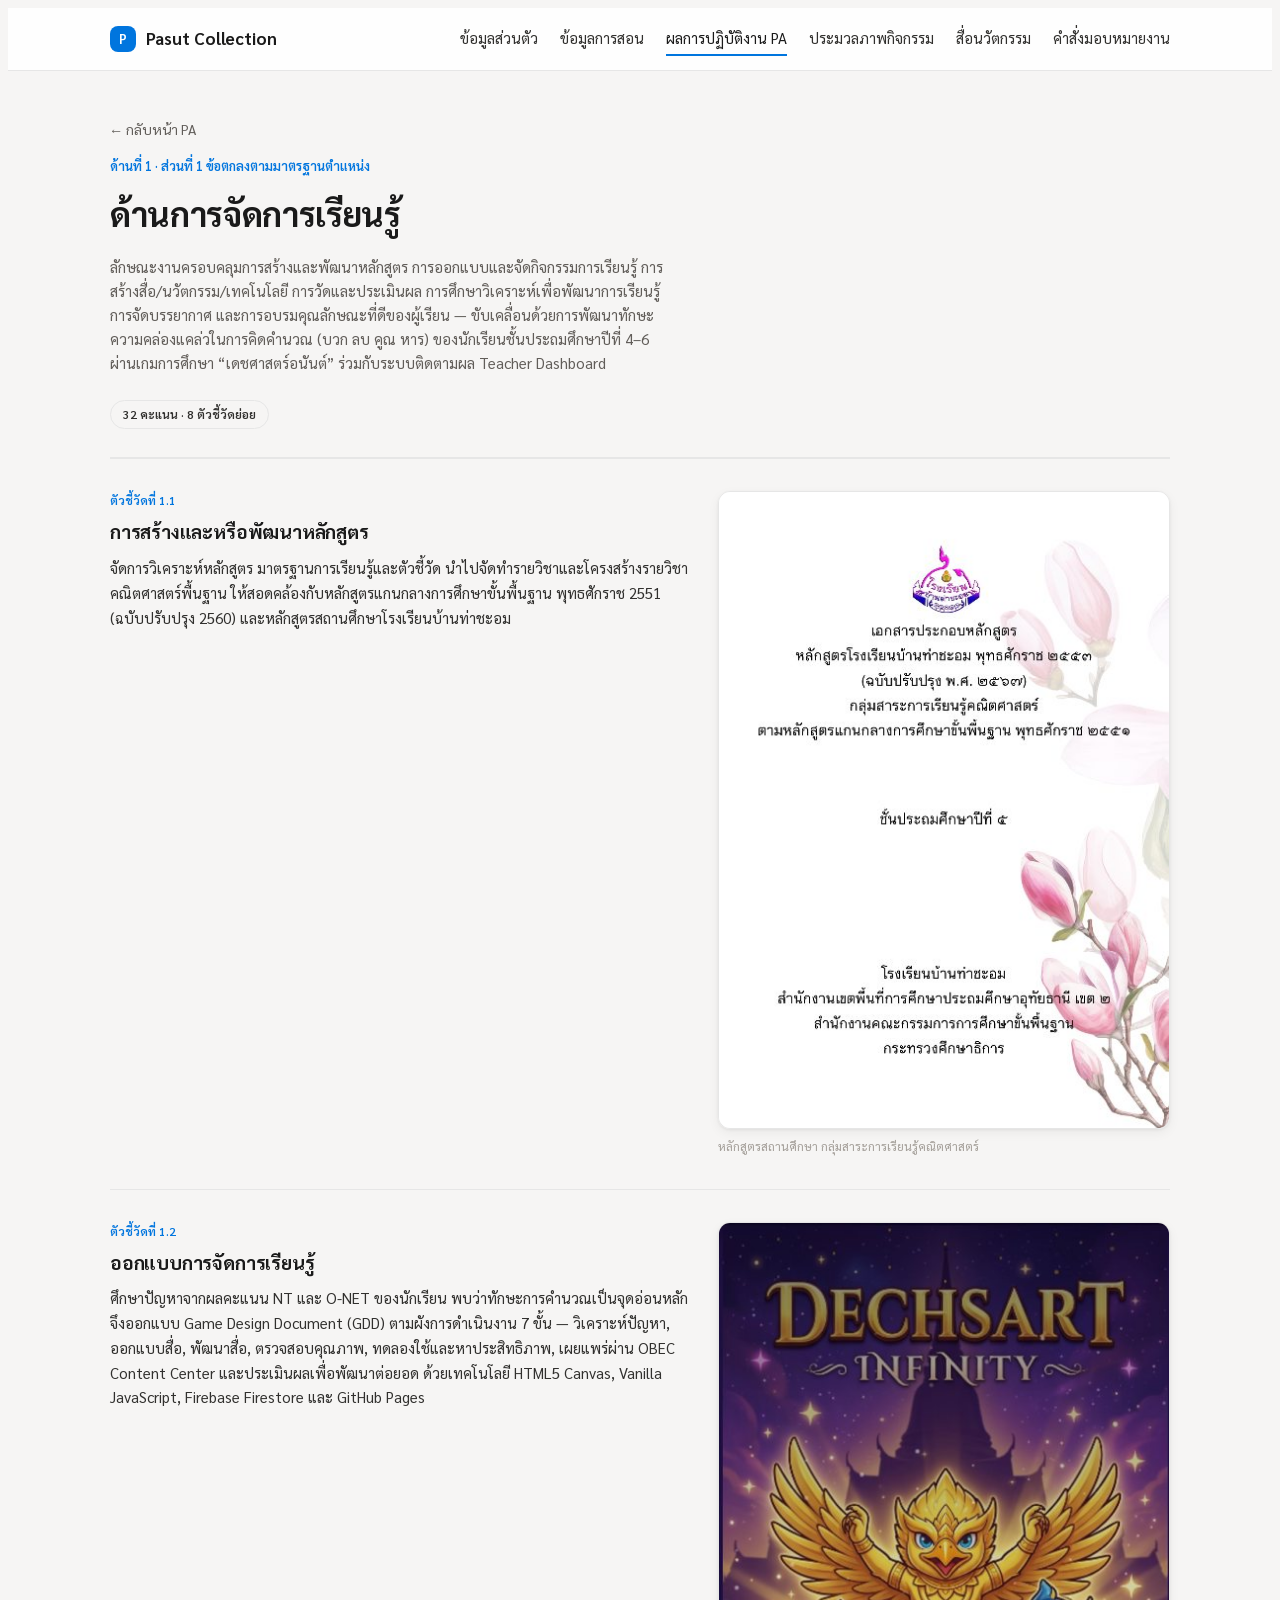
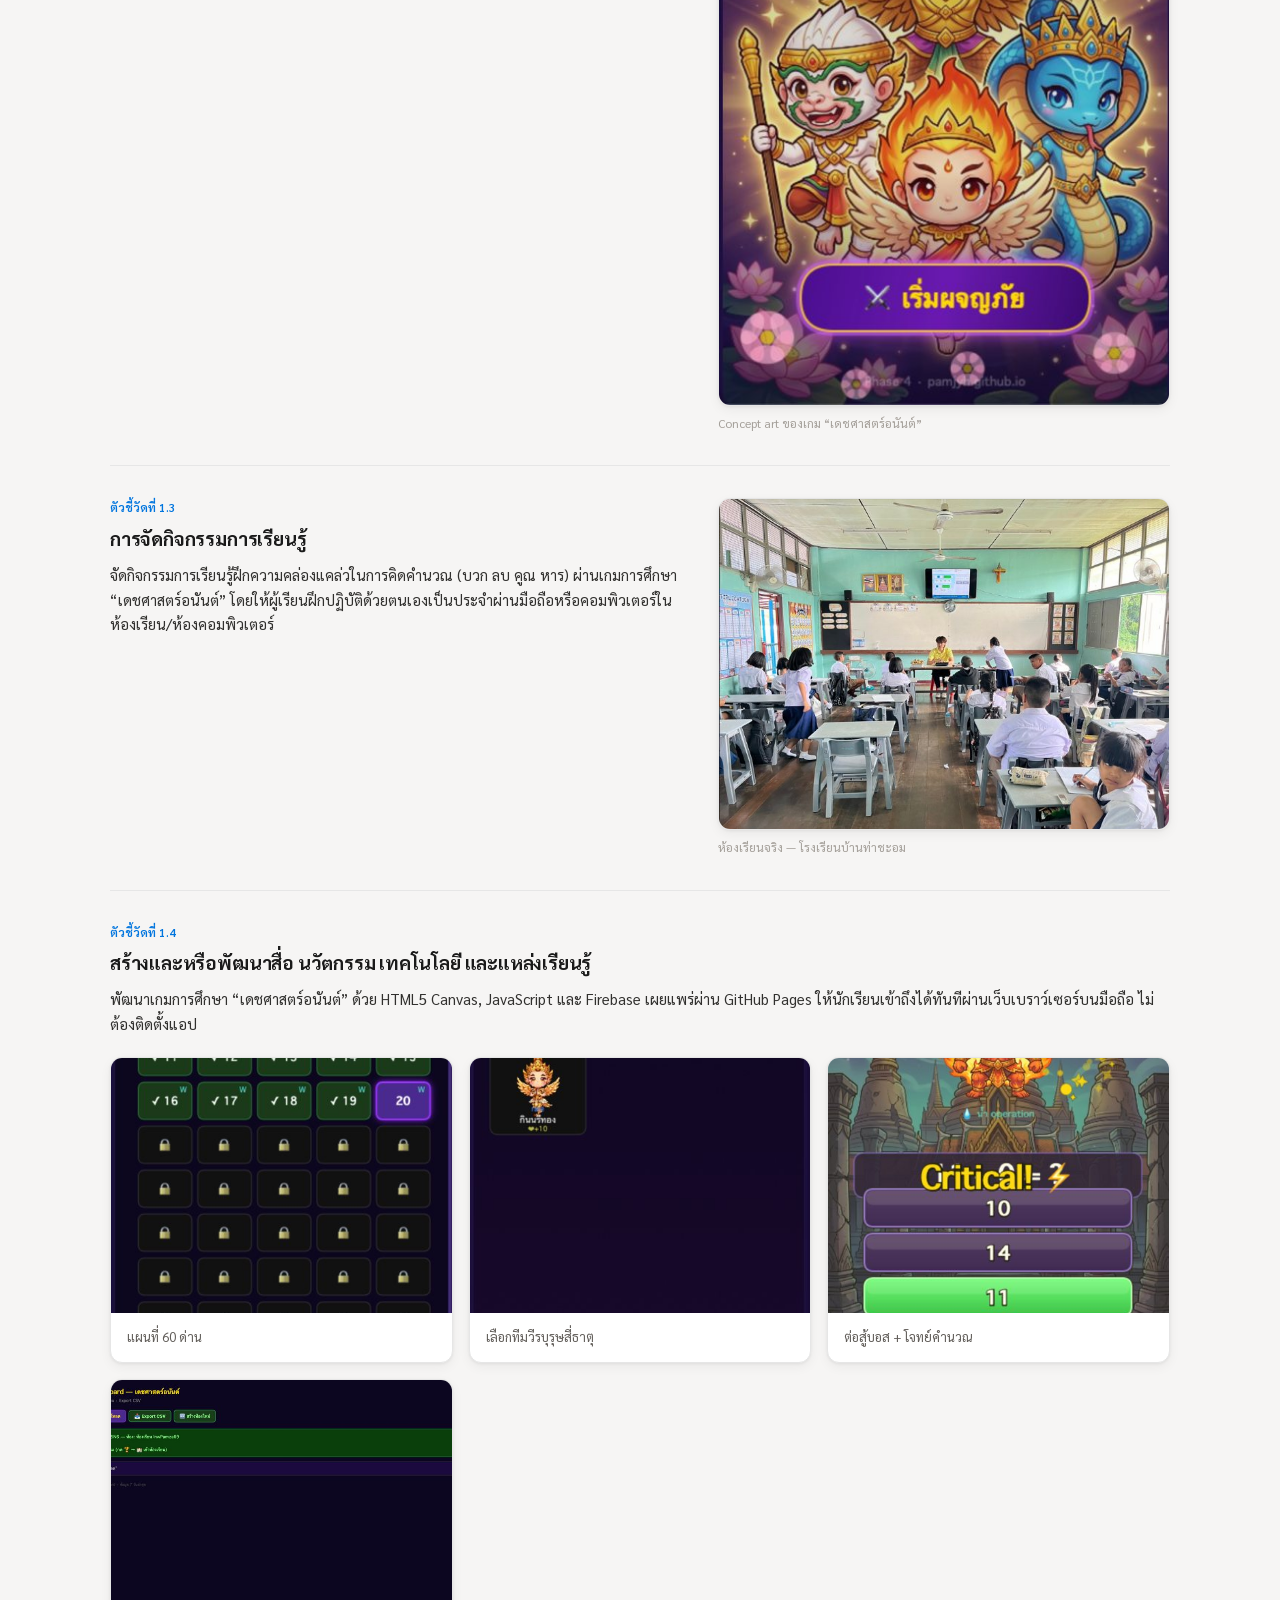
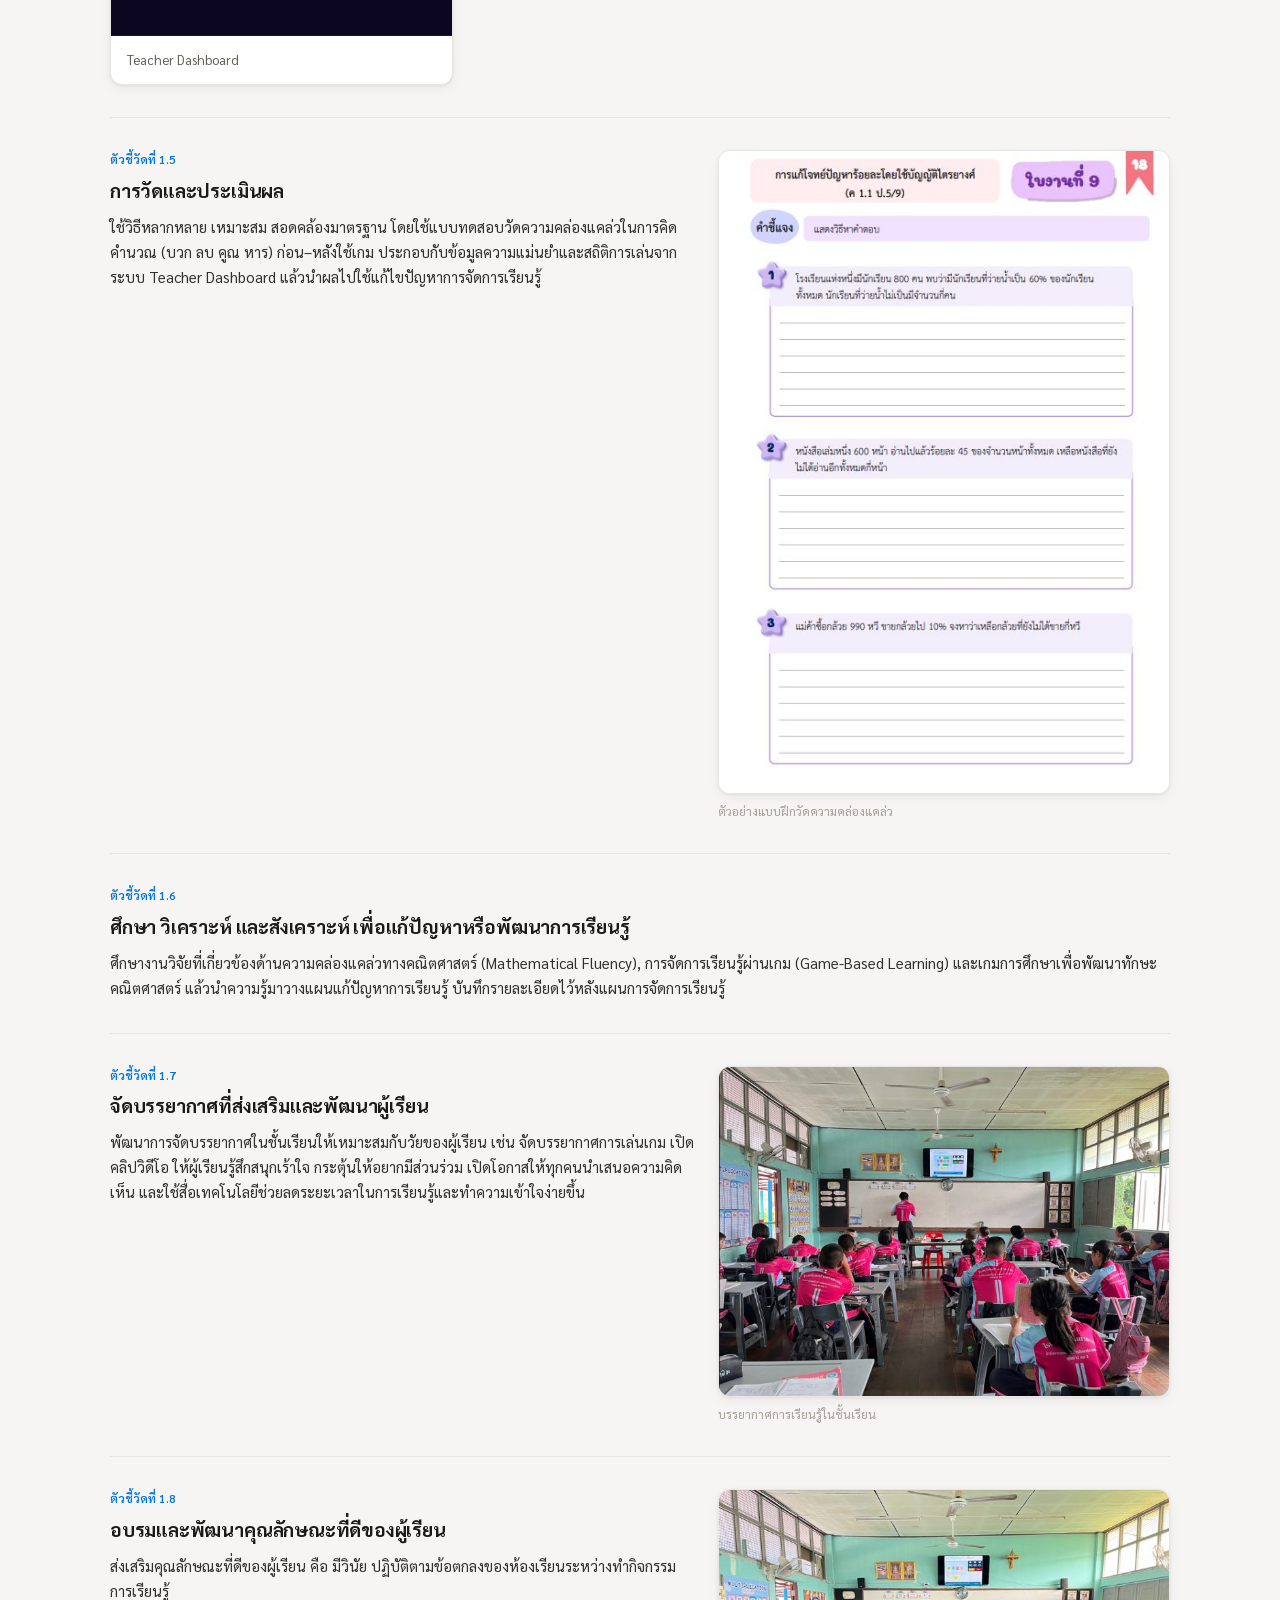
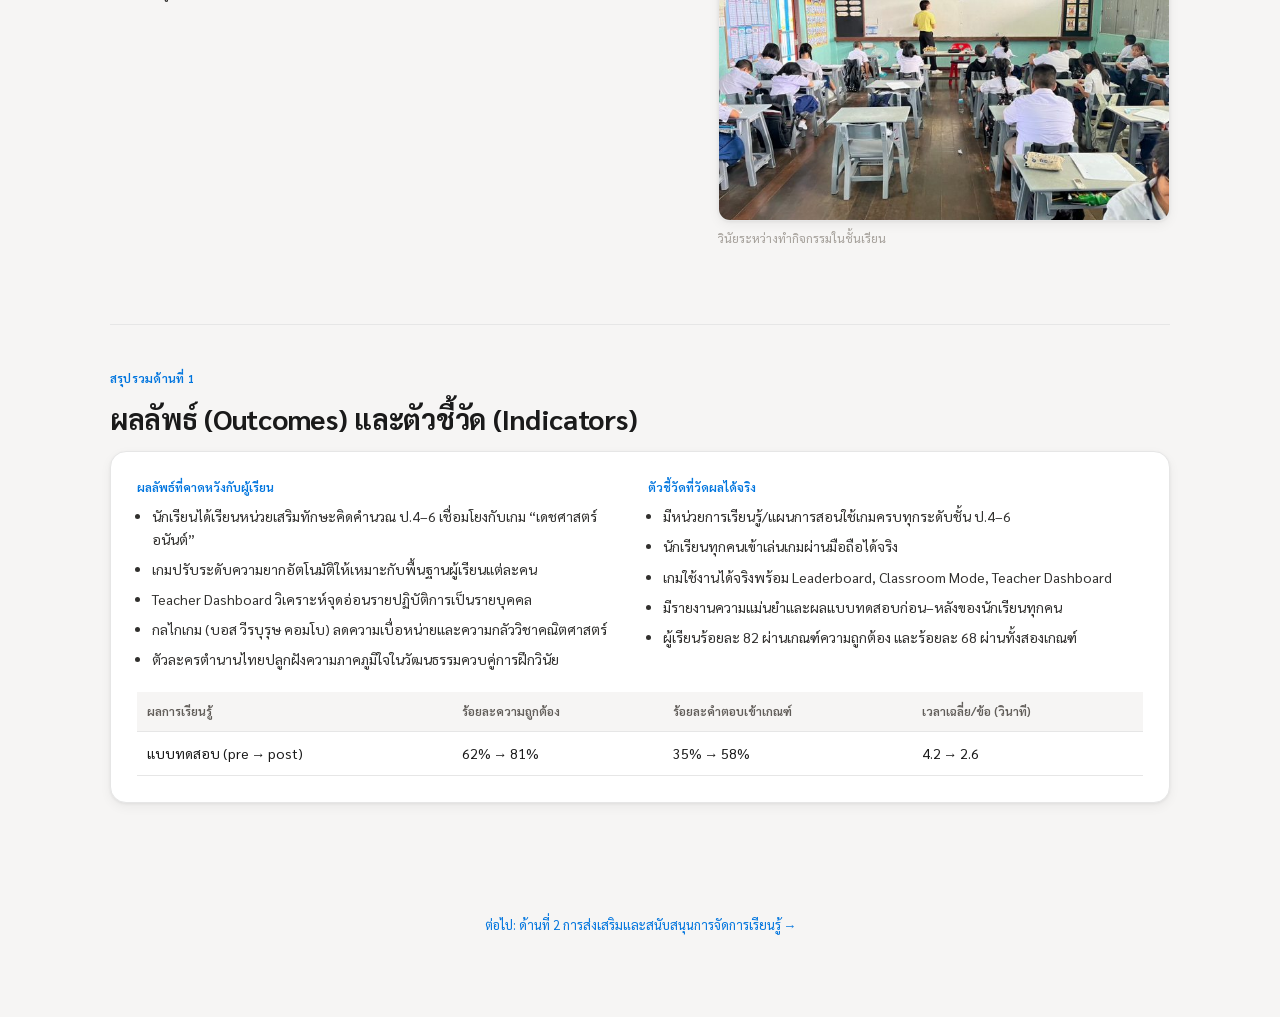
==== commit 8c1d207f: "Convert all Thai numerals to Arabic numerals sitewide Also drop the decorative '๐X ·' number prefix " ====
--- a/daan1.html
+++ b/daan1.html
@@ -26,7 +26,7 @@
 
   <section class="pagehead" style="border-top:none;">
     <a class="backlink" href="pa.html">← กลับหน้า PA</a>
-    <div class="n">ด้านที่ ๑ · ส่วนที่ ๑ ข้อตกลงตามมาตรฐานตำแหน่ง</div>
+    <div class="n">ด้านที่ 1 · ส่วนที่ 1 ข้อตกลงตามมาตรฐานตำแหน่ง</div>
     <h1>ด้านการจัดการเรียนรู้</h1>
     <p class="role">ลักษณะงานครอบคลุมการสร้างและพัฒนาหลักสูตร การออกแบบและจัดกิจกรรมการเรียนรู้ การสร้างสื่อ/นวัตกรรม/เทคโนโลยี การวัดและประเมินผล การศึกษาวิเคราะห์เพื่อพัฒนาการเรียนรู้ การจัดบรรยากาศ และการอบรมคุณลักษณะที่ดีของผู้เรียน — ขับเคลื่อนด้วยการพัฒนาทักษะความคล่องแคล่วในการคิดคำนวณ (บวก ลบ คูณ หาร) ของนักเรียนชั้นประถมศึกษาปีที่ 4–6 ผ่านเกมการศึกษา “เดชศาสตร์อนันต์” ร่วมกับระบบติดตามผล Teacher Dashboard</p>
     <span class="pts">32 คะแนน · 8 ตัวชี้วัดย่อย</span>
@@ -115,7 +115,7 @@
   </section>
 
   <section aria-label="ผลลัพธ์และตัวชี้วัดรวม">
-    <div class="kicker">สรุปรวมด้านที่ ๑</div>
+    <div class="kicker">สรุปรวมด้านที่ 1</div>
     <h2>ผลลัพธ์ (Outcomes) และตัวชี้วัด (Indicators)</h2>
     <div class="summary-card">
       <div class="cols3">
@@ -148,7 +148,7 @@
   </section>
 
   <footer>
-    <p class="foot-note"><a href="daan2.html">ต่อไป: ด้านที่ ๒ การส่งเสริมและสนับสนุนการจัดการเรียนรู้ →</a></p>
+    <p class="foot-note"><a href="daan2.html">ต่อไป: ด้านที่ 2 การส่งเสริมและสนับสนุนการจัดการเรียนรู้ →</a></p>
   </footer>
 
 </main>
--- a/style.css
+++ b/style.css
@@ -1,60 +1,78 @@
-@import url('https://fonts.googleapis.com/css2?family=Inter:wght@400;500;600;700&display=swap');
-
+@import url('https://fonts.googleapis.com/css2?family=Sarabun:wght@400;500;600;700&display=swap');
+
+/* โทนสี/สเปซซิ่งชุดเดียวกับ School Portal (ระบบงานโรงเรียนบ้านท่าชะอม) */
 :root{
-  --primary:#0075de;
-  --primary-active:#005bab;
-  --secondary:#213183;
-  --on-primary:#ffffff;
+  --canvas-soft:#f6f5f4;
   --canvas:#ffffff;
-  --canvas-soft:#f6f5f4;
   --surface:#ffffff;
-  --ink:#0a0a0a;
+  --ink:#1a1a1a;
   --ink-secondary:#31302e;
   --ink-muted:#615d59;
   --ink-faint:#a39e98;
   --hairline:#e6e6e6;
-  --sky:#62aef0;
-  --purple:#d6b6f6;
-  --purple-deep:#391c57;
-  --pink:#ff64c8;
-  --orange:#dd5b00;
-  --teal:#2a9d99;
-  --green:#1aae39;
-  --shadow-1: 0 0.2px 1px rgba(0,0,0,.02), 0 0.8px 3px rgba(0,0,0,.03), 0 2px 8px rgba(0,0,0,.035), 0 4px 18px rgba(0,0,0,.04);
-  --shadow-2: 0 1px 2px rgba(0,0,0,.03), 0 4px 10px rgba(0,0,0,.05), 0 14px 30px rgba(0,0,0,.06), 0 23px 52px rgba(0,0,0,.05);
+  --primary:#0075de;
+  --primary-active:#005bab;
+
+  --teal:#2a9d99;      --teal-bg:#ddf3f2;      --teal-hover:#ccecea;
+  --green:#1aae39;     --green-bg:#e2f7e7;     --green-hover:#cceedb;
+  --orange:#dd5b00;    --orange-bg:#fdeede;    --orange-hover:#fce0ca;
+  --purple:#7c3aed;    --purple-bg:#ece8fc;    --purple-hover:#ddd5f8;
+  --blue:#0075de;      --blue-bg:#e3f0fc;      --blue-hover:#d2e6fa;
+  --pink:#c0246e;      --pink-bg:#fce4ef;      --pink-hover:#f8d0e3;
+
+  --radius-sm:8px; --radius-md:12px; --radius-lg:16px; --radius-full:9999px;
+  --shadow-1: 0 1px 3px rgba(0,0,0,.06), 0 4px 12px rgba(0,0,0,.05);
+  --shadow-2: 0 10px 28px rgba(0,0,0,.09);
   color-scheme: light;
 }
 @media (prefers-color-scheme: dark){
   :root:not([data-theme="light"]){
-    --primary:#4da3ff; --primary-active:#7bbcff; --secondary:#0e1442;
-    --canvas:#191919; --canvas-soft:#141414; --surface:#232323;
-    --ink:#f2f1ee; --ink-secondary:#d8d5cf; --ink-muted:#a39e98; --ink-faint:#77716a;
-    --hairline:#333331;
+    --canvas-soft:#14161a; --canvas:#1e2126; --surface:#1e2126;
+    --ink:#f0efed; --ink-secondary:#d5d2ce; --ink-muted:#9a958f; --ink-faint:#6b6660;
+    --hairline:#2d3138;
+    --primary:#4da3ff; --primary-active:#7fbfff;
+    --teal-bg:#1a3634; --teal-hover:#213f3d;
+    --green-bg:#183a22; --green-hover:#1f4529;
+    --orange-bg:#3a2410; --orange-hover:#452c14;
+    --purple-bg:#28204a; --purple-hover:#312756;
+    --blue-bg:#152d47; --blue-hover:#1c3854;
+    --pink-bg:#3a1526; --pink-hover:#451b2e;
+    --shadow-1: 0 1px 3px rgba(0,0,0,.4), 0 4px 12px rgba(0,0,0,.3);
+    --shadow-2: 0 10px 28px rgba(0,0,0,.5);
     color-scheme: dark;
   }
 }
 :root[data-theme="dark"]{
-  --primary:#4da3ff; --primary-active:#7bbcff; --secondary:#0e1442;
-  --canvas:#191919; --canvas-soft:#141414; --surface:#232323;
-  --ink:#f2f1ee; --ink-secondary:#d8d5cf; --ink-muted:#a39e98; --ink-faint:#77716a;
-  --hairline:#333331;
+  --canvas-soft:#14161a; --canvas:#1e2126; --surface:#1e2126;
+  --ink:#f0efed; --ink-secondary:#d5d2ce; --ink-muted:#9a958f; --ink-faint:#6b6660;
+  --hairline:#2d3138;
+  --primary:#4da3ff; --primary-active:#7fbfff;
+  --teal-bg:#1a3634; --teal-hover:#213f3d;
+  --green-bg:#183a22; --green-hover:#1f4529;
+  --orange-bg:#3a2410; --orange-hover:#452c14;
+  --purple-bg:#28204a; --purple-hover:#312756;
+  --blue-bg:#152d47; --blue-hover:#1c3854;
+  --pink-bg:#3a1526; --pink-hover:#451b2e;
+  --shadow-1: 0 1px 3px rgba(0,0,0,.4), 0 4px 12px rgba(0,0,0,.3);
+  --shadow-2: 0 10px 28px rgba(0,0,0,.5);
   color-scheme: dark;
 }
 
 *{box-sizing:border-box;}
+html{ font-size:17px; }
 body{
   background:var(--canvas-soft); color:var(--ink);
-  font-family:'Inter',-apple-system,system-ui,"Segoe UI",sans-serif;
-  line-height:1.5; -webkit-font-smoothing:antialiased;
-}
-h1,h2,h3{ font-weight:700; letter-spacing:-.02em; text-wrap:balance; margin:0; }
+  font-family:'Sarabun',sans-serif;
+  line-height:1.6; -webkit-font-smoothing:antialiased;
+}
+h1,h2,h3{ font-family:'Sarabun',sans-serif; font-weight:700; letter-spacing:-.01em; text-wrap:balance; margin:0; }
 .num{ font-variant-numeric:tabular-nums; }
 a{ color:var(--primary); text-decoration:none; }
 img{ max-width:100%; }
 
 .wrap{ max-width:1100px; margin-inline:auto; padding-inline:20px; }
 
-/* ---------- top bar (nav-bar) ---------- */
+/* ---------- top bar ---------- */
 .topbar{
   position:sticky; top:env(safe-area-inset-top,0px); z-index:20;
   background:color-mix(in srgb, var(--canvas) 88%, transparent);
@@ -62,10 +80,10 @@
   border-bottom:1px solid var(--hairline);
 }
 .topbar .row{ display:flex; align-items:center; justify-content:space-between; gap:16px; padding-block:14px; flex-wrap:wrap; }
-.brand{ display:flex; align-items:center; gap:10px; font-weight:700; font-size:15px; color:var(--ink); text-decoration:none; }
+.brand{ display:flex; align-items:center; gap:10px; font-weight:700; font-size:17px; color:var(--ink); text-decoration:none; }
 .brand .mark{
-  width:26px;height:26px;border-radius:8px;
-  background:var(--primary); color:var(--on-primary);
+  width:26px;height:26px;border-radius:var(--radius-sm);
+  background:var(--primary); color:#fff;
   display:grid;place-items:center;font-size:13px;font-weight:700;
 }
 nav.crumbs{ display:flex; gap:22px; overflow-x:auto; scrollbar-width:none; }
@@ -76,84 +94,79 @@
 }
 nav.crumbs a:hover, nav.crumbs a.on{ color:var(--ink); border-color:var(--primary); }
 
-/* ---------- hero-band (single dark island, homepage only) ---------- */
-.heroband{
-  background:var(--secondary); color:var(--on-primary);
-  padding-block:64px 56px; text-align:center; position:relative; overflow:hidden;
-}
-.heroband::before{
-  content:""; position:absolute; inset:0;
-  background:
-    radial-gradient(2px 2px at 12% 22%, rgba(255,255,255,.55) 0, transparent 60%),
-    radial-gradient(2px 2px at 28% 68%, rgba(255,255,255,.4) 0, transparent 60%),
-    radial-gradient(1.6px 1.6px at 46% 30%, rgba(255,255,255,.5) 0, transparent 60%),
-    radial-gradient(1.6px 1.6px at 62% 74%, rgba(255,255,255,.35) 0, transparent 60%),
-    radial-gradient(2px 2px at 78% 20%, rgba(255,255,255,.5) 0, transparent 60%),
-    radial-gradient(1.6px 1.6px at 88% 58%, rgba(255,255,255,.4) 0, transparent 60%);
-  pointer-events:none;
-}
-.heroband-inner{ position:relative; }
+/* ---------- profile hero — รูปกลมอยู่กลาง เหนือชื่อ (แบบ staff-person ของ School Portal) ---------- */
+.heroband{ padding-block:48px 40px; text-align:center; }
+.heroband-inner{ display:flex; flex-direction:column; align-items:center; gap:6px; }
 .hero-photo{
-  width:168px; height:168px; border-radius:50%; margin-inline:auto 0;
-  overflow:hidden; box-shadow:var(--shadow-2); border:3px solid rgba(255,255,255,.25);
+  width:120px; height:120px; border-radius:50%; overflow:hidden;
+  border:3px solid var(--hairline); background:var(--canvas);
+  margin-bottom:10px;
 }
 .hero-photo img{ width:100%; height:100%; object-fit:cover; display:block; }
-.heroband .eyebrow{ margin-top:26px; }
-.heroband h1{ font-size:clamp(34px,5vw,54px); line-height:1.04; letter-spacing:-.03em; margin:.3em 0 .2em; color:#fff; }
-.heroband p.lede{ color:rgba(255,255,255,.82); max-width:52ch; margin-inline:auto; font-size:16px; }
-
-/* generic page hero (non-home pages) */
-.hero{ padding-block:52px 36px; }
-.hero-grid{ display:grid; grid-template-columns:260px 1fr; gap:40px; align-items:center; }
-.hero-frame{ position:relative; border-radius:16px; overflow:hidden; box-shadow:var(--shadow-1); border:1px solid var(--hairline); background:var(--surface); }
-.hero-frame img{ display:block; width:100%; height:auto; }
-.eyebrow{ display:inline-flex; font-size:12px; letter-spacing:.02em; font-weight:600; color:var(--primary); background:var(--surface); border:1px solid var(--hairline); border-radius:999px; padding:4px 10px; }
-.hero h1{ font-size:clamp(30px,4.2vw,40px); margin:.35em 0 .2em; }
-.hero p.lede{ color:var(--ink-muted); font-size:16px; max-width:52ch; }
-.chiprow{ display:flex; flex-wrap:wrap; gap:8px; margin-top:18px; }
-.chip{ font-size:13px; padding:6px 12px; border-radius:999px; background:var(--surface); border:1px solid var(--hairline); color:var(--ink-muted); }
+.heroband .eyebrow{ margin-bottom:4px; }
+.heroband h1{ font-size:clamp(24px,4vw,30px); margin:0; color:var(--ink); }
+.heroband p.lede{ color:var(--ink-muted); max-width:52ch; margin-inline:auto; font-size:15px; }
+
+.hero-frame{
+  width:120px; height:120px; border-radius:50%; overflow:hidden;
+  border:3px solid var(--hairline); background:var(--canvas); margin-bottom:10px;
+}
+.hero-frame img{ display:block; width:100%; height:100%; object-fit:cover; }
+/* full-width portrait photo (personal.html) — kept separate from .hero-frame's
+   fixed 120px circle so the two don't fight over width/height/border-radius */
+.portrait-frame{
+  width:100%; aspect-ratio:3/4; border-radius:var(--radius-md);
+  overflow:hidden; border:1px solid var(--hairline); box-shadow:var(--shadow-1);
+}
+.portrait-frame img{ display:block; width:100%; height:100%; object-fit:cover; }
+.eyebrow{ display:inline-flex; font-size:12px; letter-spacing:.02em; font-weight:600; color:var(--primary); background:var(--surface); border:1px solid var(--hairline); border-radius:var(--radius-full); padding:4px 10px; }
+.chiprow{ display:flex; flex-wrap:wrap; gap:8px; margin-top:14px; justify-content:center; }
+.chip{ font-size:13px; padding:6px 12px; border-radius:var(--radius-full); background:var(--surface); border:1px solid var(--hairline); color:var(--ink-muted); }
 .chip b{ color:var(--ink); font-weight:600; }
 
 /* ---------- section shell ---------- */
 section{ padding-block:44px; border-top:1px solid var(--hairline); }
 section .kicker{ font-size:12px; letter-spacing:.02em; font-weight:600; color:var(--primary); margin-bottom:8px; }
-section h2{ font-size:clamp(24px,3vw,32px); margin:0 0 8px; }
+section h2{ font-size:clamp(22px,3vw,28px); margin:0 0 8px; }
 section .intro{ color:var(--ink-muted); max-width:68ch; margin-bottom:28px; font-size:15px; }
 
 /* ---------- workload / info cards ---------- */
 .loadgrid{ display:grid; grid-template-columns:repeat(auto-fit,minmax(220px,1fr)); gap:16px; }
-.loadcard{ background:var(--surface); border:1px solid var(--hairline); border-radius:12px; padding:24px; box-shadow:var(--shadow-1); }
+.loadcard{ background:var(--surface); border:1px solid var(--hairline); border-radius:var(--radius-lg); padding:24px; box-shadow:var(--shadow-1); }
 .loadcard .term{ font-size:12px; color:var(--ink-muted); font-weight:600; }
-.loadcard .total{ font-size:32px; font-weight:700; letter-spacing:-.02em; color:var(--primary); margin:.15em 0; }
+.loadcard .total{ font-size:32px; font-weight:700; letter-spacing:-.01em; color:var(--primary); margin:.15em 0; }
 .loadcard ul{ margin:0; padding-left:1.1em; color:var(--ink-secondary); font-size:14px; line-height:1.7; }
 
-/* ---------- home tiles (feature-card) ---------- */
-.tilegrid{ display:grid; grid-template-columns:1fr; gap:16px; }
-@media(min-width:760px){ .tilegrid{ grid-template-columns:repeat(3,1fr); } }
+/* ---------- system cards (การ์ดเมนู แบบ School Portal — ไม่มีเลข ใช้แถบสี+ไอคอนแทน) ---------- */
+.tilegrid{ display:grid; grid-template-columns:repeat(2,1fr); gap:16px; }
+@media(min-width:600px){ .tilegrid{ grid-template-columns:repeat(3,1fr); } }
 .tile{
-  display:block; color:var(--ink);
-  background:var(--surface); border:1px solid var(--hairline); border-radius:12px;
-  padding:24px; box-shadow:var(--shadow-1); position:relative;
-  transition:box-shadow .15s ease, transform .15s ease;
-}
-.tile:hover{ box-shadow:var(--shadow-2); transform:translateY(-2px); }
-.tile .dot{ width:10px; height:10px; border-radius:50%; margin-bottom:14px; }
-.tile.d1 .dot{ background:var(--pink); }
-.tile.d2 .dot{ background:var(--teal); }
-.tile.d3 .dot{ background:var(--purple-deep); }
-.tile h3{ font-size:18px; margin-bottom:6px; }
-.tile p{ margin:0; color:var(--ink-muted); font-size:14px; line-height:1.6; }
-.tile .go{ margin-top:14px; font-size:13px; color:var(--primary); font-weight:600; }
-.tile .pts{ position:absolute; top:22px; right:22px; font-size:11px; font-weight:600; color:var(--primary); background:var(--canvas-soft); padding:3px 10px; border-radius:999px; }
+  position:relative; background:var(--canvas); color:var(--ink);
+  border-radius:var(--radius-lg); border:1px solid var(--hairline);
+  box-shadow:var(--shadow-1); overflow:hidden; display:flex; flex-direction:column;
+  transition:transform .18s ease, box-shadow .18s ease;
+}
+.tile:hover{ transform:translateY(-4px); box-shadow:var(--shadow-2); }
+.tile .icon-band{ height:72px; display:flex; align-items:center; justify-content:center; font-size:32px; }
+.tile.d1 .icon-band{ background:var(--blue-bg); }
+.tile.d2 .icon-band{ background:var(--teal-bg); }
+.tile.d3 .icon-band{ background:var(--purple-bg); }
+.tile:nth-child(4) .icon-band{ background:var(--pink-bg); }
+.tile:nth-child(5) .icon-band{ background:var(--orange-bg); }
+.tile:nth-child(6) .icon-band{ background:var(--green-bg); }
+.tile .body{ padding:14px 16px 16px; display:flex; flex-direction:column; flex:1; gap:4px; }
+.tile h3{ font-size:16px; margin:0; line-height:1.3; }
+.tile p{ margin:0; color:var(--ink-muted); font-size:13px; line-height:1.5; }
+.tile .go{ margin-top:10px; font-size:13px; color:var(--primary); font-weight:600; }
 
 /* ---------- domain / sub-topic pages ---------- */
 .pagehead{ padding-block:44px 28px; border-top:none; }
 .backlink{ display:inline-flex; align-items:center; gap:6px; font-size:14px; color:var(--ink-muted); margin-bottom:16px; }
 .backlink:hover{ color:var(--primary); }
 .pagehead .n{ font-size:13px; color:var(--primary); font-weight:600; }
-.pagehead h1{ font-size:clamp(28px,4vw,38px); margin:.25em 0 .3em; }
+.pagehead h1{ font-size:clamp(26px,4vw,34px); margin:.25em 0 .3em; }
 .pagehead p.role{ color:var(--ink-muted); max-width:70ch; font-size:15px; }
-.pagehead .pts{ display:inline-block; margin-top:10px; font-size:12px; font-weight:600; background:var(--canvas-soft); border:1px solid var(--hairline); padding:4px 12px; border-radius:999px; color:var(--ink-secondary); }
+.pagehead .pts{ display:inline-block; margin-top:10px; font-size:12px; font-weight:600; background:var(--canvas-soft); border:1px solid var(--hairline); padding:4px 12px; border-radius:var(--radius-full); color:var(--ink-secondary); }
 
 .subs{ display:flex; flex-direction:column; }
 .sub{ display:grid; grid-template-columns:1fr; gap:20px; padding-block:32px; border-top:1px solid var(--hairline); }
@@ -162,7 +175,7 @@
 .sub h3{ margin:.3em 0 .5em; font-size:19px; }
 .sub p{ color:var(--ink-secondary); margin:0; font-size:15px; line-height:1.65; }
 .sub figure{ margin:0; }
-.sub figure img{ display:block; width:100%; border-radius:12px; border:1px solid var(--hairline); box-shadow:var(--shadow-1); }
+.sub figure img{ display:block; width:100%; border-radius:var(--radius-md); border:1px solid var(--hairline); box-shadow:var(--shadow-1); }
 .sub figcaption{ font-size:12px; color:var(--ink-faint); margin-top:8px; }
 
 .cols3{ display:grid; grid-template-columns:1fr; gap:16px; }
@@ -170,46 +183,46 @@
 .col h4{ margin:0 0 8px; font-size:12px; font-weight:600; color:var(--primary); }
 .col ul{ margin:0; padding-left:1.1em; font-size:14px; color:var(--ink-secondary); line-height:1.6; }
 .col li{ margin-bottom:.55em; }
-.summary-card{ background:var(--surface); border:1px solid var(--hairline); border-radius:12px; padding:26px; box-shadow:var(--shadow-1); margin-top:10px;}
+.summary-card{ background:var(--surface); border:1px solid var(--hairline); border-radius:var(--radius-lg); padding:26px; box-shadow:var(--shadow-1); margin-top:10px;}
 
 .mini-table{ width:100%; border-collapse:collapse; margin-top:14px; font-size:14px;}
 .mini-table th,.mini-table td{ padding:10px; border-bottom:1px solid var(--hairline); text-align:left;}
 .mini-table th{ color:var(--ink-muted); font-weight:600; font-size:12px; background:var(--canvas-soft); }
 
 /* ---------- problem / floors / tech / dims ---------- */
-.problem-card{ background:var(--surface); border:1px solid var(--hairline); border-left:3px solid var(--orange); border-radius:12px; padding:22px; }
+.problem-card{ background:var(--surface); border:1px solid var(--hairline); border-left:3px solid var(--orange); border-radius:var(--radius-md); padding:22px; }
 .floors{ display:grid; grid-template-columns:repeat(auto-fit,minmax(150px,1fr)); gap:12px; margin-top:18px;}
-.floor{ background:var(--surface); border:1px solid var(--hairline); border-radius:12px; padding:16px; box-shadow:var(--shadow-1); }
+.floor{ background:var(--surface); border:1px solid var(--hairline); border-radius:var(--radius-md); padding:16px; box-shadow:var(--shadow-1); }
 .floor .range{ font-weight:700; color:var(--primary); font-size:16px;}
 .floor .desc{ font-size:13px; color:var(--ink-muted); margin-top:4px; }
 .floor .bar{ height:5px; border-radius:3px; background:var(--canvas-soft); margin-top:12px; overflow:hidden;}
 .floor .bar i{ display:block; height:100%; background:var(--primary); }
 .techrow{ display:flex; flex-wrap:wrap; gap:10px; margin-top:16px; }
-.tech{ display:flex; align-items:center; gap:8px; font-size:13px; background:var(--surface); border:1px solid var(--hairline); border-radius:8px; padding:8px 12px; }
+.tech{ display:flex; align-items:center; gap:8px; font-size:13px; background:var(--surface); border:1px solid var(--hairline); border-radius:var(--radius-sm); padding:8px 12px; }
 .tech .dot{ width:8px; height:8px; border-radius:50%; background:var(--teal); }
 .dims{ display:grid; grid-template-columns:1fr; gap:16px; margin-top:18px;}
 @media(min-width:720px){ .dims{ grid-template-columns:1fr 1fr; } }
-.dim{ background:var(--surface); border:1px solid var(--hairline); border-radius:12px; padding:20px; box-shadow:var(--shadow-1);}
+.dim{ background:var(--surface); border:1px solid var(--hairline); border-radius:var(--radius-md); padding:20px; box-shadow:var(--shadow-1);}
 .dim .tag{ font-size:12px; font-weight:600; color:var(--primary); }
 .dim h4{ margin:.3em 0 .4em; font-size:17px; }
 .dim p{ margin:0; color:var(--ink-muted); font-size:14px; }
 .thresh{ display:flex; gap:10px; margin-top:12px;}
-.thresh span{ font-size:12px; padding:4px 10px; border-radius:999px; background:var(--canvas-soft); color:var(--ink-secondary);}
+.thresh span{ font-size:12px; padding:4px 10px; border-radius:var(--radius-full); background:var(--canvas-soft); color:var(--ink-secondary);}
 
 /* ---------- results ---------- */
 .stat-grid{ display:grid; grid-template-columns:1fr; gap:16px; }
 @media(min-width:720px){ .stat-grid{ grid-template-columns:repeat(3,1fr); } }
-.stat-card{ background:var(--surface); border:1px solid var(--hairline); border-radius:12px; padding:22px; box-shadow:var(--shadow-1); }
+.stat-card{ background:var(--surface); border:1px solid var(--hairline); border-radius:var(--radius-md); padding:22px; box-shadow:var(--shadow-1); }
 .stat-card .label{ font-size:12px; color:var(--ink-muted); font-weight:600; }
 .stat-move{ display:flex; align-items:baseline; gap:10px; margin:.5em 0 .7em; }
 .stat-move .from{ font-size:18px; color:var(--ink-faint); }
 .stat-move .arrow{ color:var(--primary); }
-.stat-move .to{ font-size:28px; font-weight:700; color:var(--primary); letter-spacing:-.02em; }
+.stat-move .to{ font-size:28px; font-weight:700; color:var(--primary); letter-spacing:-.01em; }
 .stat-bars{ display:flex; gap:6px; align-items:flex-end; height:44px; }
 .stat-bars .b{ flex:1; border-radius:5px 5px 0 0; background:var(--canvas-soft); position:relative; }
 .stat-bars .b.post{ background:var(--primary); }
 .stat-bars .b .v{ position:absolute; top:-18px; left:0; right:0; text-align:center; font-size:11px; color:var(--ink-muted);}
-.funnel{ margin-top:22px; background:var(--surface); border:1px solid var(--hairline); border-radius:12px; padding:24px; box-shadow:var(--shadow-1);}
+.funnel{ margin-top:22px; background:var(--surface); border:1px solid var(--hairline); border-radius:var(--radius-md); padding:24px; box-shadow:var(--shadow-1);}
 .funnel-row{ display:grid; grid-template-columns:150px 1fr 90px; align-items:center; gap:12px; margin-bottom:10px;}
 .funnel-row .fl{ font-size:14px; color:var(--ink-muted);}
 .funnel-track{ height:12px; border-radius:8px; background:var(--canvas-soft); overflow:hidden;}
@@ -220,17 +233,42 @@
 /* ---------- card grid (gallery / media / orders) ---------- */
 .cardgrid{ display:grid; grid-template-columns:repeat(2,1fr); gap:16px; }
 @media(min-width:720px){ .cardgrid{ grid-template-columns:repeat(3,1fr); } }
-.gcard{ background:var(--surface); border:1px solid var(--hairline); border-radius:12px; overflow:hidden; box-shadow:var(--shadow-1); }
+.gcard{ background:var(--surface); border:1px solid var(--hairline); border-radius:var(--radius-md); overflow:hidden; box-shadow:var(--shadow-1); }
 .gcard .photo{ aspect-ratio:4/3; background:var(--canvas-soft); }
 .gcard .photo img{ width:100%; height:100%; object-fit:cover; display:block; }
 .gcard .body{ padding:14px 16px; }
 .gcard .title{ font-weight:600; font-size:15px; margin-bottom:4px; }
 .gcard .cap{ font-size:13px; color:var(--ink-muted); white-space:pre-line; }
-.empty-note{ color:var(--ink-faint); font-size:14px; text-align:center; padding:32px 0; border:1px dashed var(--hairline); border-radius:12px; }
+.empty-note{ color:var(--ink-faint); font-size:14px; text-align:center; padding:32px 0; border:1px dashed var(--hairline); border-radius:var(--radius-md); }
+
+/* ---------- self-editing (edit.js) ---------- */
+.edit-toggle{
+  position:fixed; right:16px; bottom:calc(16px + env(safe-area-inset-bottom,0px));
+  z-index:40; font-family:'Sarabun',sans-serif; font-size:14px; font-weight:600;
+  padding:11px 18px; border-radius:var(--radius-full); border:none; color:#fff;
+  background:var(--primary); box-shadow:var(--shadow-2); cursor:pointer;
+}
+.edit-controls{ display:flex; gap:6px; padding:0 16px 14px; flex-wrap:wrap; }
+.edit-controls button{ font-size:12px; padding:5px 10px; border-radius:var(--radius-sm); border:1px solid var(--hairline); background:var(--canvas-soft); color:var(--ink); cursor:pointer; }
+.edit-controls button:disabled{ opacity:.35; cursor:default; }
+.edit-controls .btn-del{ margin-left:auto; color:var(--orange); }
+.btn-add{ font-size:14px; font-weight:600; padding:10px 18px; border-radius:var(--radius-sm); border:1px dashed var(--primary); background:transparent; color:var(--primary); cursor:pointer; }
+
+.pc-modal-overlay{ position:fixed; inset:0; background:rgba(0,0,0,.45); z-index:50; display:flex; align-items:center; justify-content:center; padding:20px; }
+.pc-modal{ background:var(--surface); border-radius:var(--radius-md); padding:24px; width:100%; max-width:420px; max-height:90vh; overflow-y:auto; box-shadow:var(--shadow-2); }
+.pc-modal h3{ margin:0 0 16px; font-size:18px; }
+.pc-modal label{ display:block; font-size:13px; color:var(--ink-muted); margin-bottom:14px; }
+.pc-modal input[type="text"], .pc-modal textarea, .pc-modal input[type="file"]{
+  display:block; width:100%; margin-top:6px; padding:8px 10px; border:1px solid var(--hairline);
+  border-radius:var(--radius-sm); font-family:inherit; font-size:14px; color:var(--ink); background:var(--canvas);
+}
+.pc-modal textarea{ min-height:80px; resize:vertical; }
+.pc-modal-actions{ display:flex; gap:10px; margin-top:8px; }
+.pc-modal-actions button:last-child{ background:transparent; border:1px solid var(--hairline); border-radius:var(--radius-sm); padding:10px 18px; font-size:14px; cursor:pointer; color:var(--ink-muted); }
 
 /* ---------- footer ---------- */
 footer{ padding-block:44px 60px; }
-.signoff{ display:grid; grid-template-columns:1fr; gap:20px; background:var(--surface); border:1px solid var(--hairline); border-radius:12px; padding:26px; }
+.signoff{ display:grid; grid-template-columns:1fr; gap:20px; background:var(--surface); border:1px solid var(--hairline); border-radius:var(--radius-md); padding:26px; }
 @media(min-width:680px){ .signoff{ grid-template-columns:1fr 1fr; } }
 .signoff .who{ font-size:13px; color:var(--ink-muted); }
 .signoff .name{ font-weight:700; font-size:17px; margin:.2em 0;}
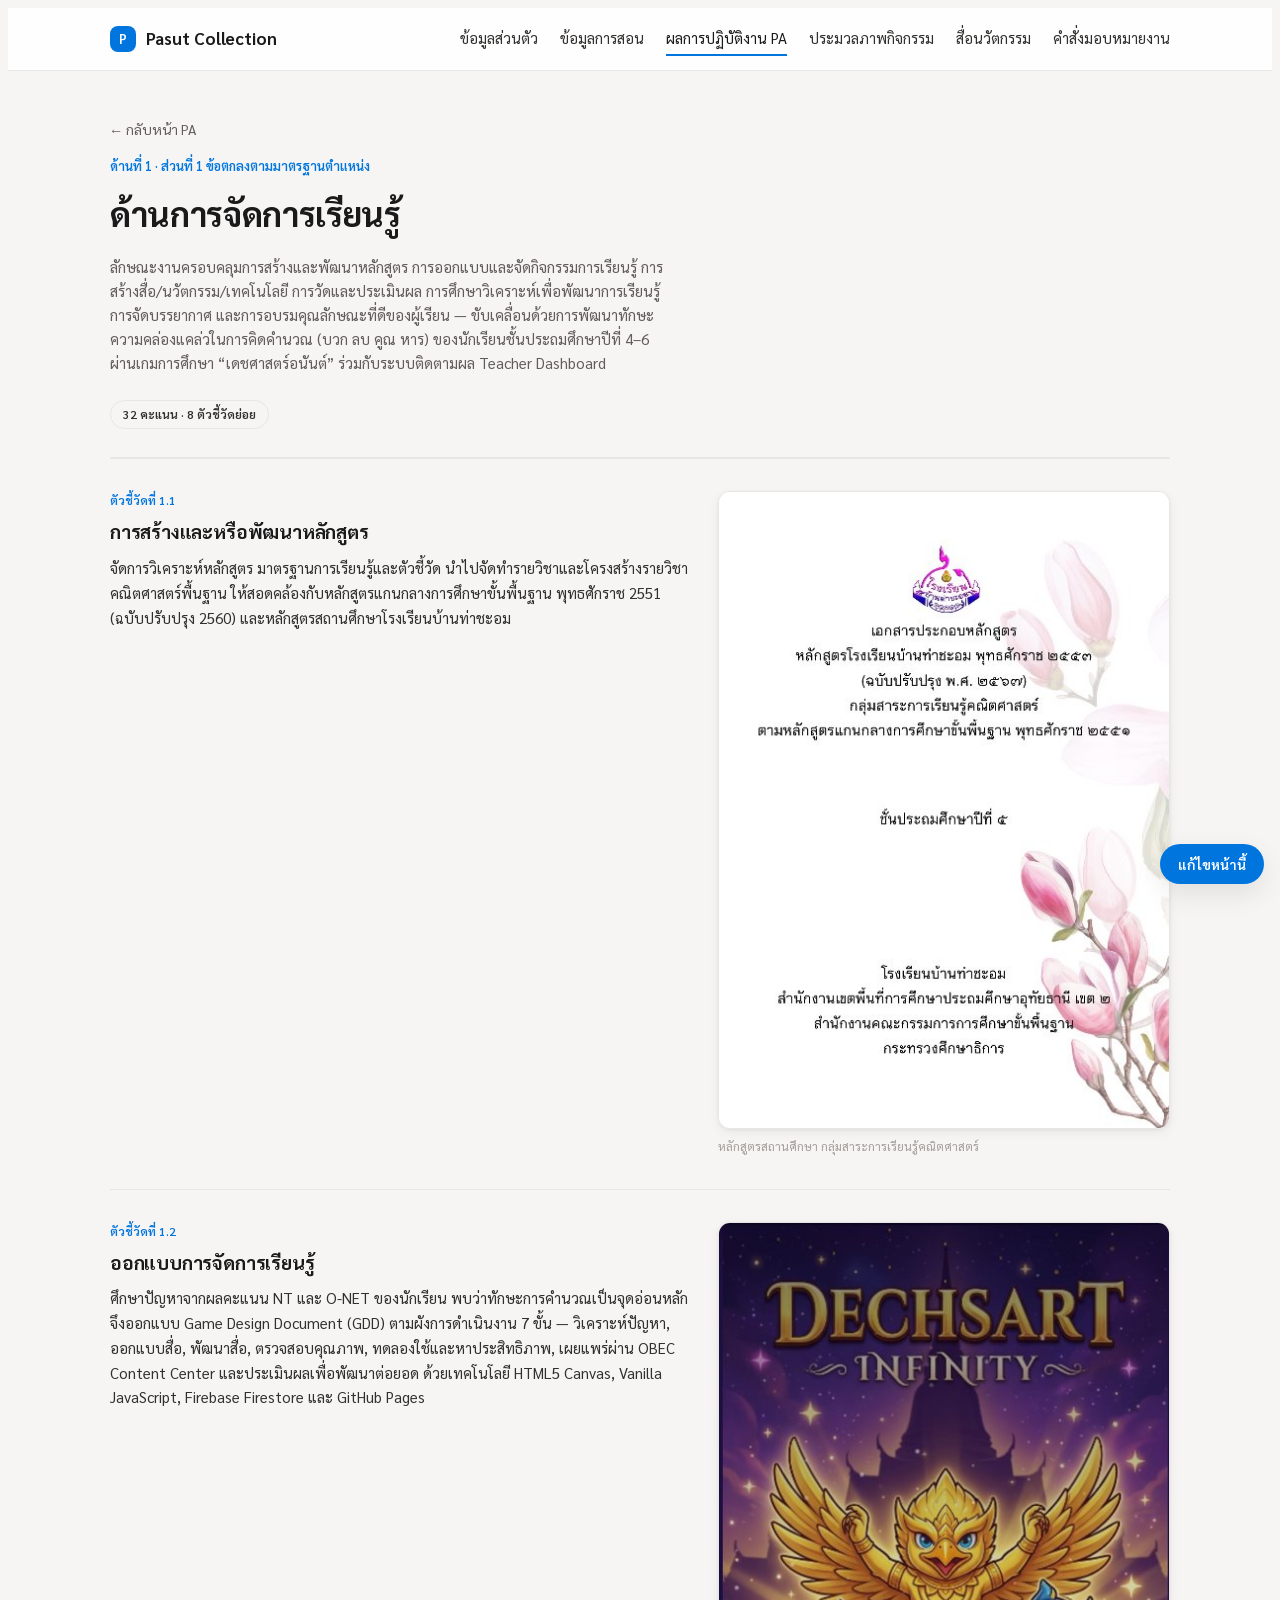
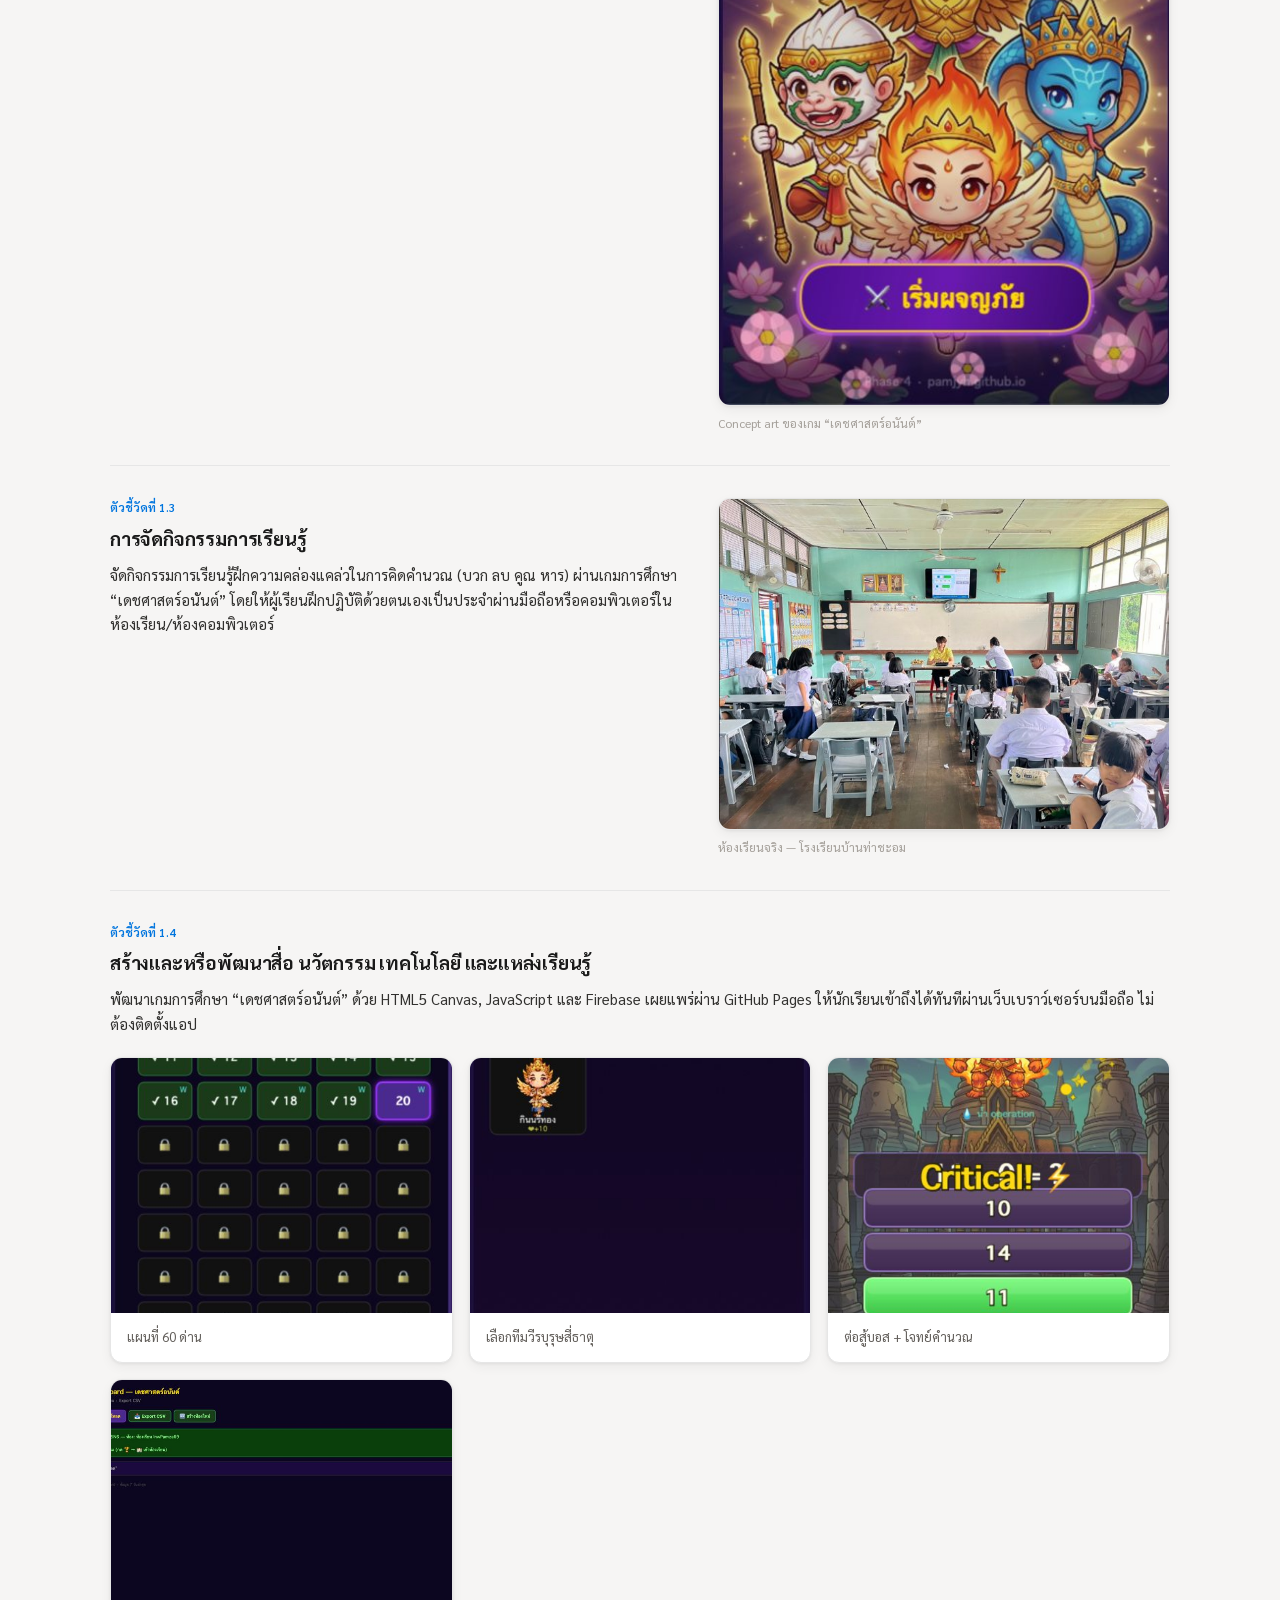
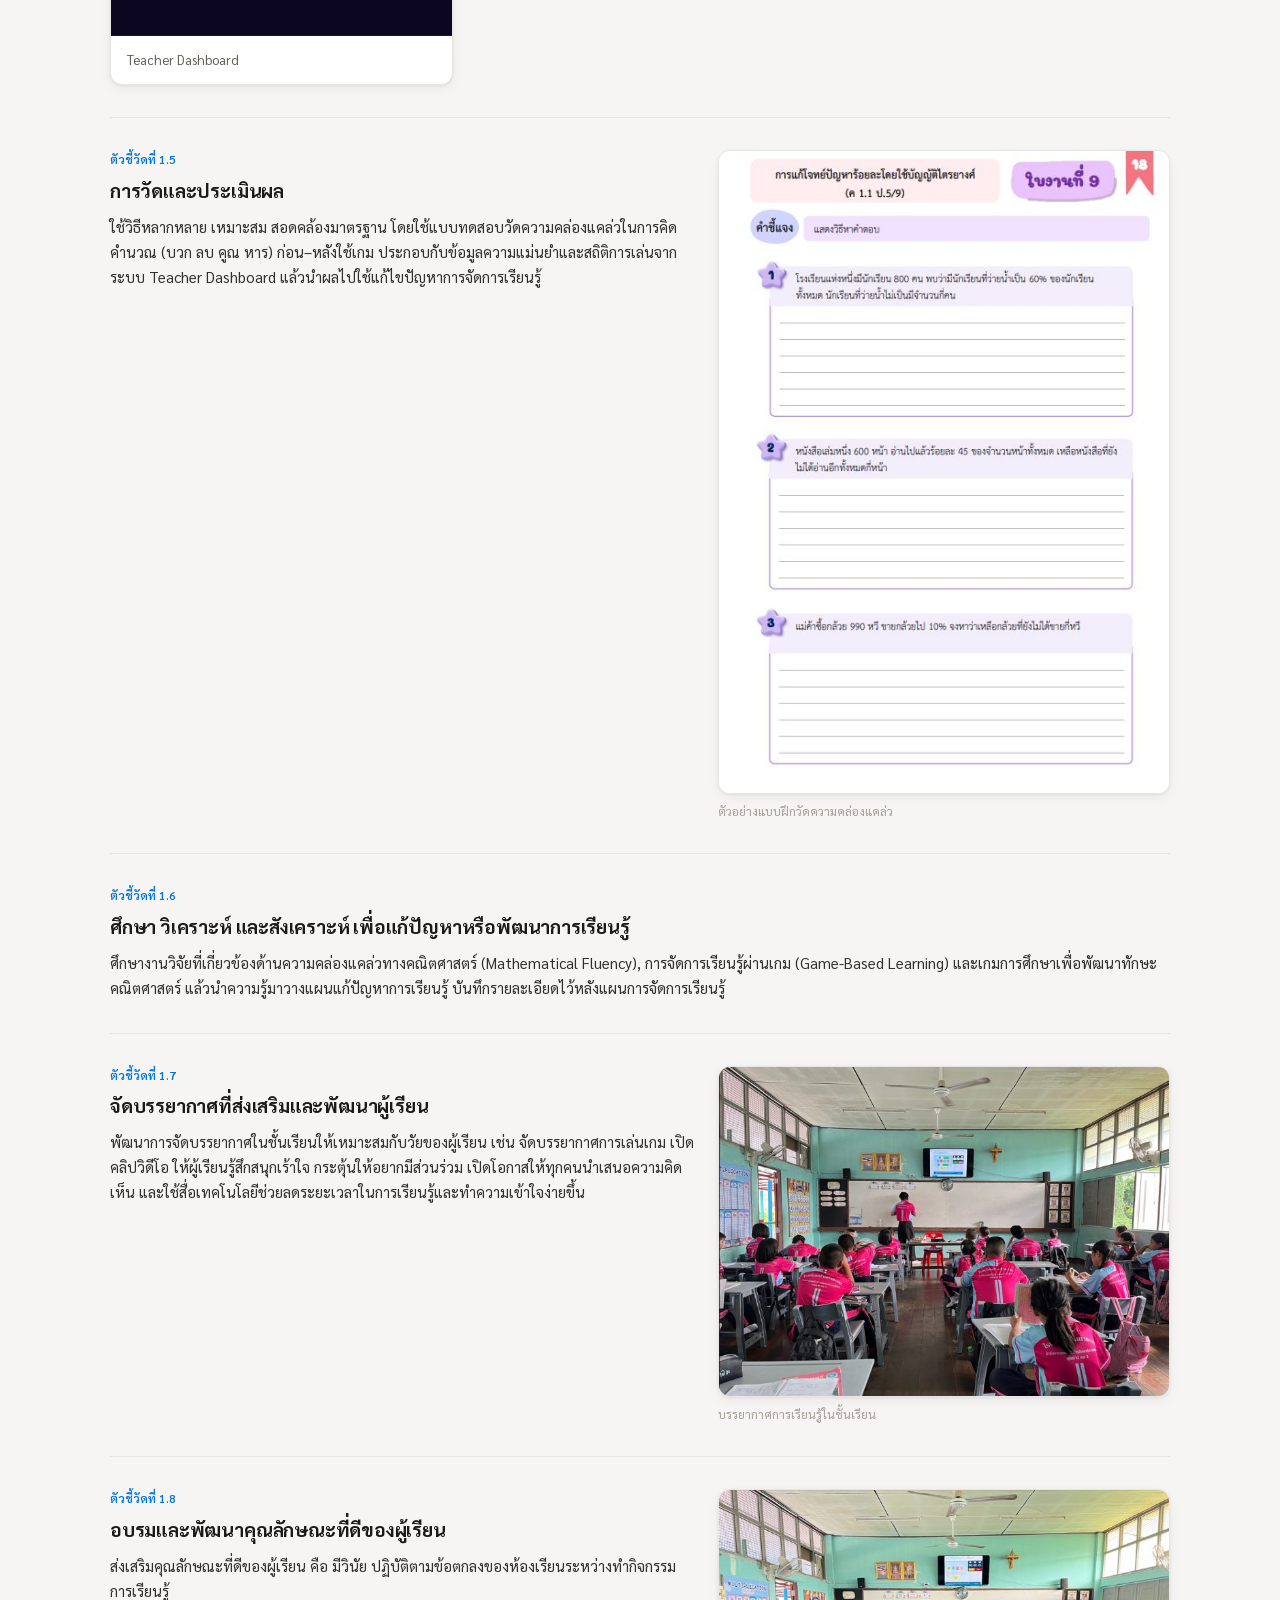
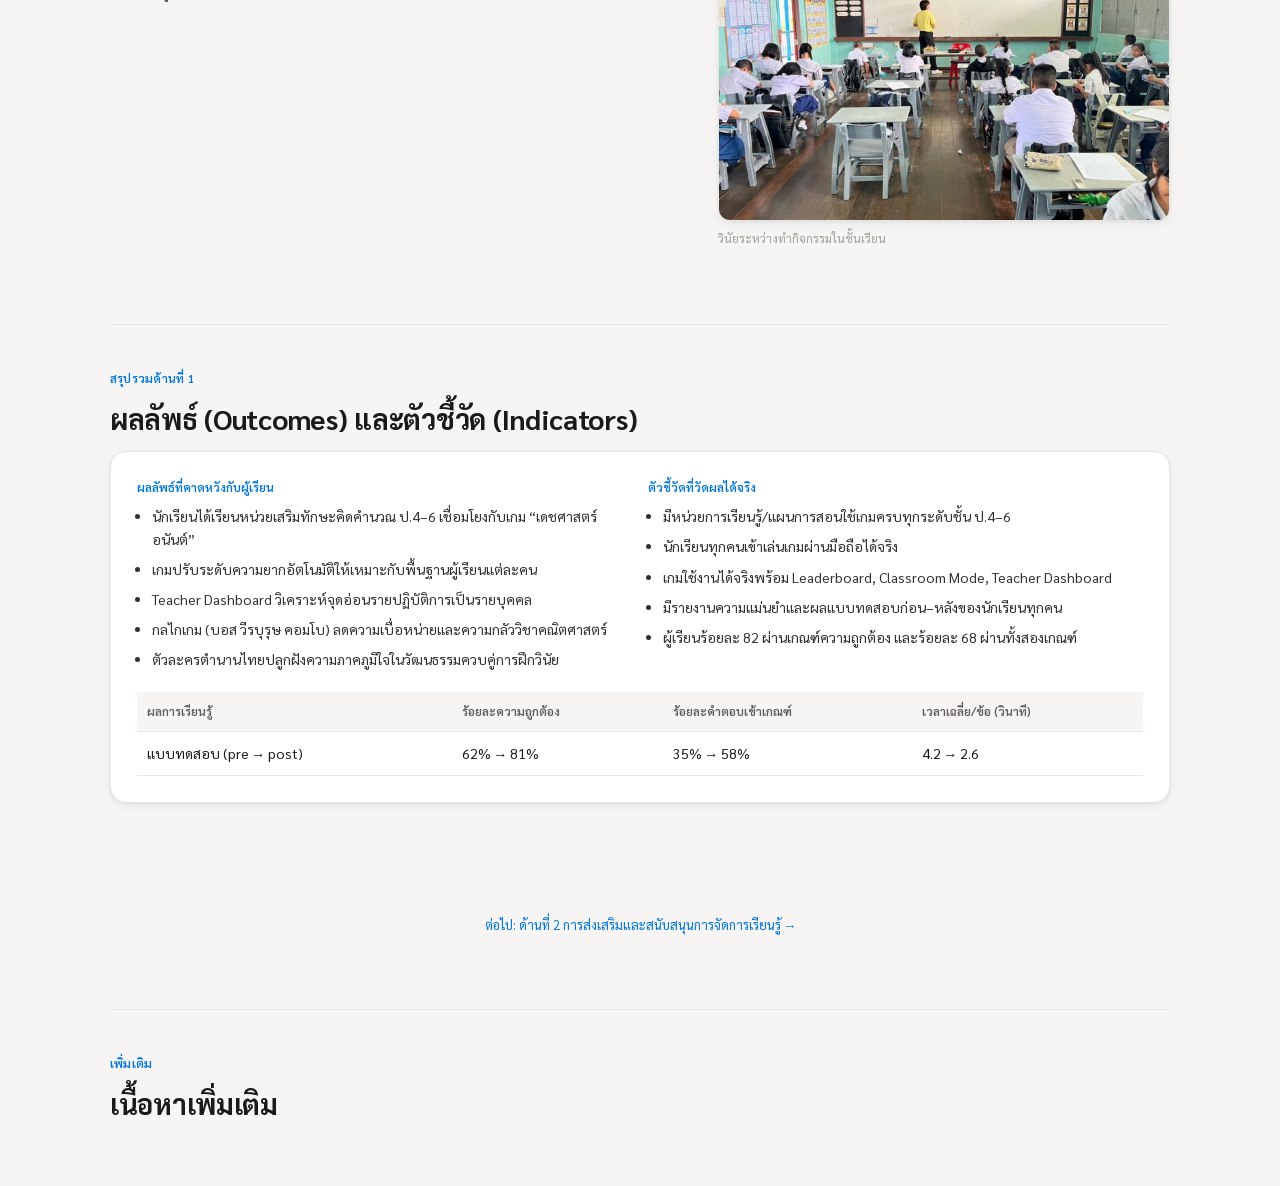
==== commit b04c6563: "Add site-wide block editor: editable logo + free text/image blocks on every page - .brand name is no" ====
--- a/daan1.html
+++ b/daan1.html
@@ -10,7 +10,7 @@
 
 <div class="topbar">
   <div class="wrap row">
-    <a class="brand" href="index.html"><span class="mark">P</span> Pasut Collection</a>
+    <a class="brand" href="index.html"><span class="mark">P</span> <span data-field="name">Pasut Collection</span></a>
     <nav class="crumbs">
       <a href="personal.html">ข้อมูลส่วนตัว</a>
       <a href="teaching.html">ข้อมูลการสอน</a>
@@ -151,7 +151,14 @@
     <p class="foot-note"><a href="daan2.html">ต่อไป: ด้านที่ 2 การส่งเสริมและสนับสนุนการจัดการเรียนรู้ →</a></p>
   </footer>
 
+  <section aria-label="เนื้อหาเพิ่มเติม">
+    <div class="kicker">เพิ่มเติม</div>
+    <h2>เนื้อหาเพิ่มเติม</h2>
+    <div id="extraBlocks" data-collection="extra_daan1"></div>
+  </section>
 </main>
 
+<script src="config.js"></script>
+<script src="edit.js"></script>
 </body>
 </html>
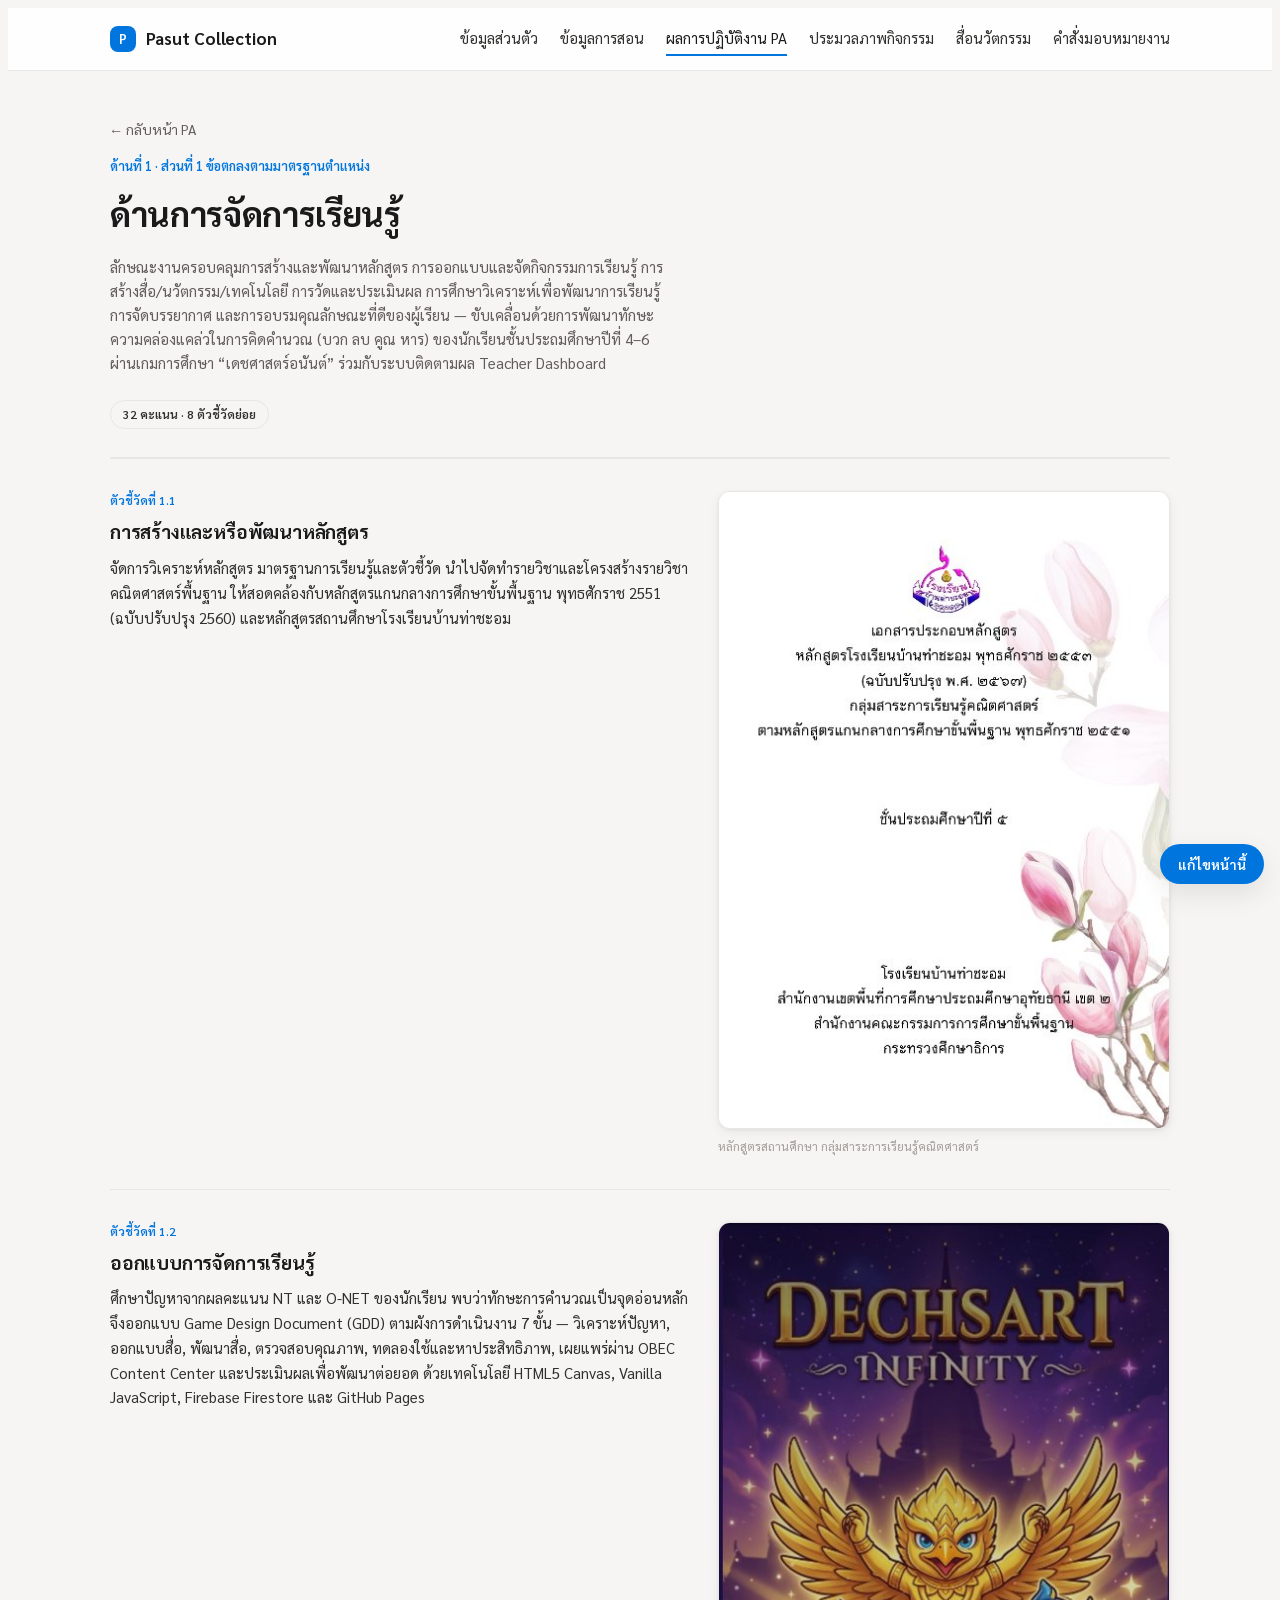
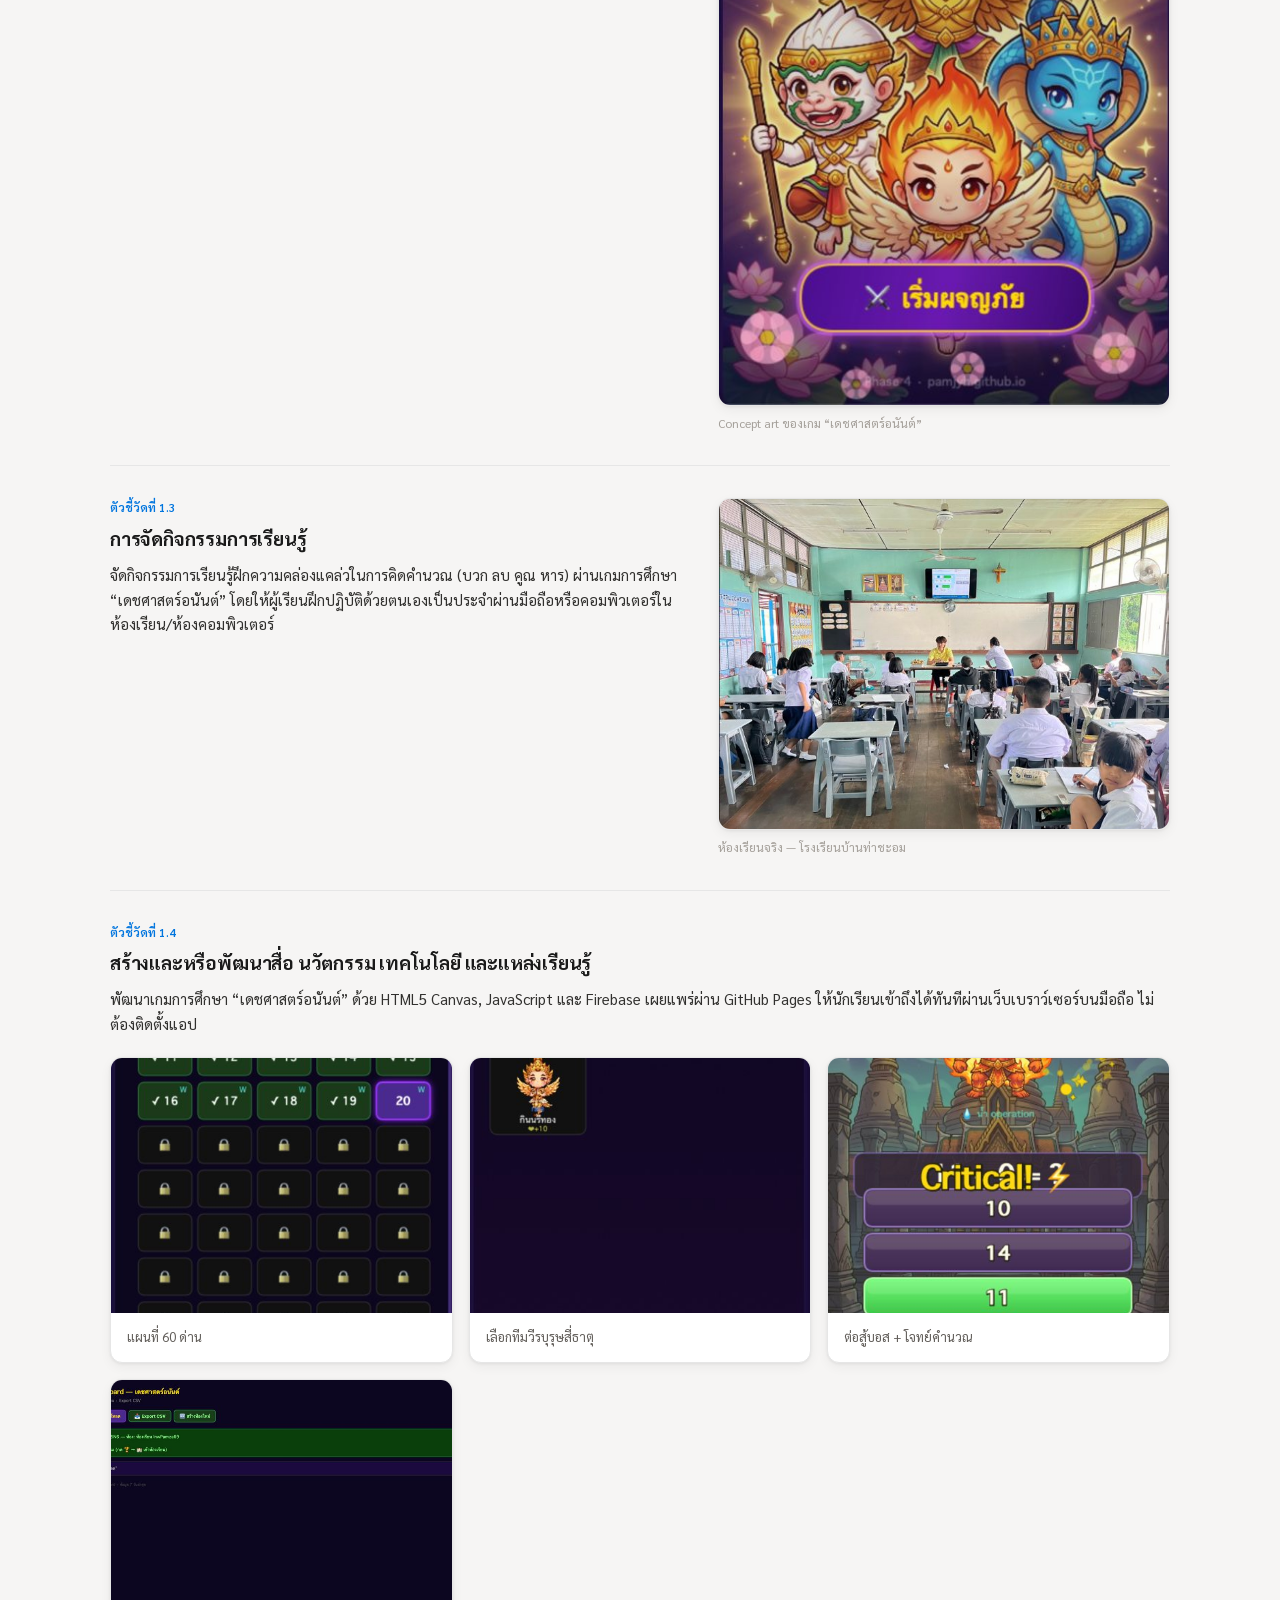
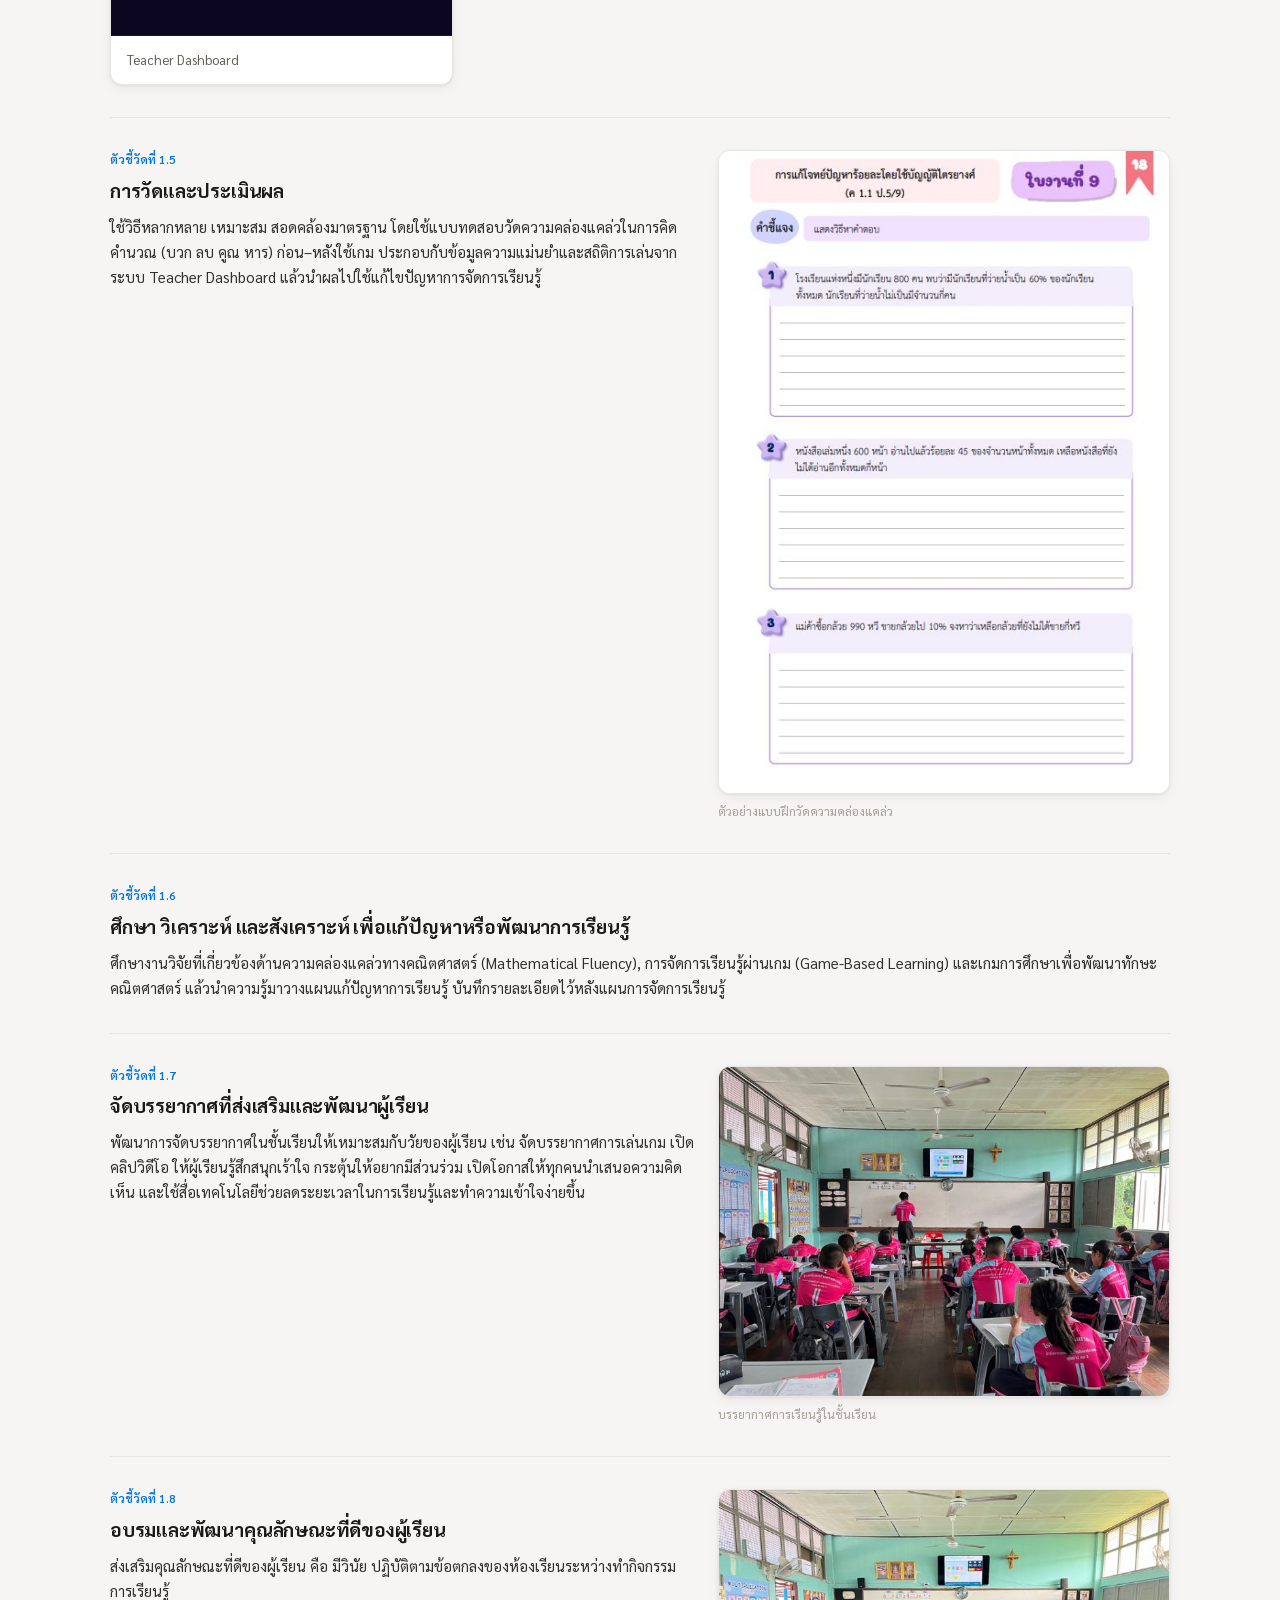
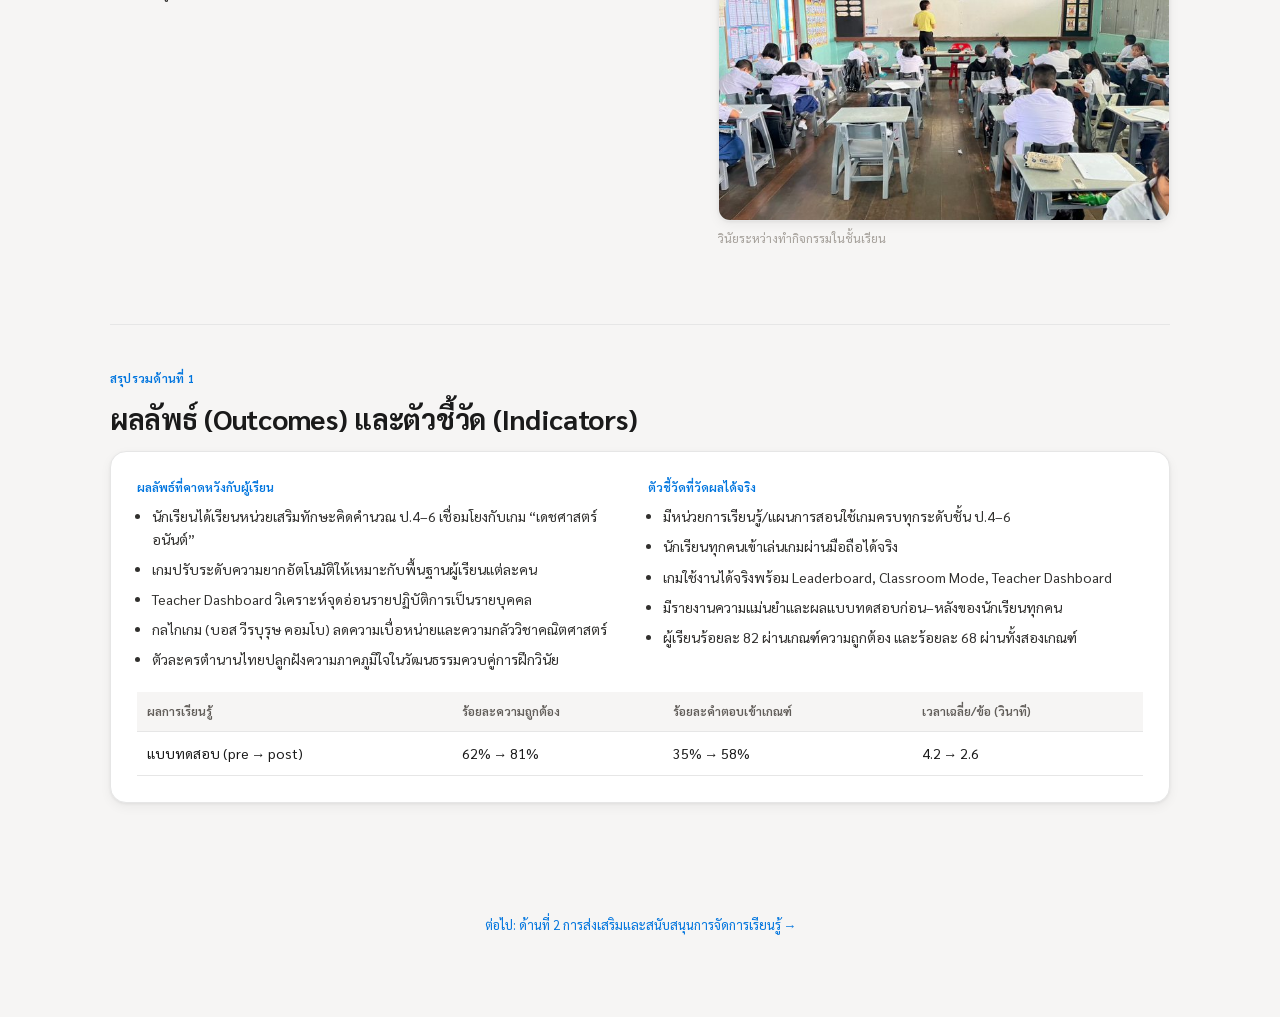
==== commit 3f0c922b: "Make baked-in page content (text + photos) editable, not just extra blocks Previously the self-editi" ====
--- a/daan1.html
+++ b/daan1.html
@@ -6,7 +6,7 @@
 <title>ด้านการจัดการเรียนรู้ — Pasut Collection</title>
 <link rel="stylesheet" href="style.css">
 </head>
-<body>
+<body data-content-collection="content_daan1">
 
 <div class="topbar">
   <div class="wrap row">
@@ -38,40 +38,40 @@
       <div class="sub with-image">
         <div>
           <div class="tag">ตัวชี้วัดที่ 1.1</div>
-          <h3>การสร้างและหรือพัฒนาหลักสูตร</h3>
-          <p>จัดการวิเคราะห์หลักสูตร มาตรฐานการเรียนรู้และตัวชี้วัด นำไปจัดทำรายวิชาและโครงสร้างรายวิชาคณิตศาสตร์พื้นฐาน ให้สอดคล้องกับหลักสูตรแกนกลางการศึกษาขั้นพื้นฐาน พุทธศักราช 2551 (ฉบับปรับปรุง 2560) และหลักสูตรสถานศึกษาโรงเรียนบ้านท่าชะอม</p>
+          <h3 data-edit="i1-1-title">การสร้างและหรือพัฒนาหลักสูตร</h3>
+          <p data-edit="i1-1-desc">จัดการวิเคราะห์หลักสูตร มาตรฐานการเรียนรู้และตัวชี้วัด นำไปจัดทำรายวิชาและโครงสร้างรายวิชาคณิตศาสตร์พื้นฐาน ให้สอดคล้องกับหลักสูตรแกนกลางการศึกษาขั้นพื้นฐาน พุทธศักราช 2551 (ฉบับปรับปรุง 2560) และหลักสูตรสถานศึกษาโรงเรียนบ้านท่าชะอม</p>
         </div>
-        <figure><img src="images/curriculum-cover.jpg" alt="ปกเอกสารหลักสูตรสถานศึกษา กลุ่มสาระการเรียนรู้คณิตศาสตร์"><figcaption>หลักสูตรสถานศึกษา กลุ่มสาระการเรียนรู้คณิตศาสตร์</figcaption></figure>
+        <figure><img data-edit-img="i1-1-img" src="images/curriculum-cover.jpg" alt="ปกเอกสารหลักสูตรสถานศึกษา กลุ่มสาระการเรียนรู้คณิตศาสตร์"><figcaption data-edit="i1-1-caption">หลักสูตรสถานศึกษา กลุ่มสาระการเรียนรู้คณิตศาสตร์</figcaption></figure>
       </div>
 
       <div class="sub with-image">
         <div>
           <div class="tag">ตัวชี้วัดที่ 1.2</div>
-          <h3>ออกแบบการจัดการเรียนรู้</h3>
-          <p>ศึกษาปัญหาจากผลคะแนน NT และ O-NET ของนักเรียน พบว่าทักษะการคำนวณเป็นจุดอ่อนหลัก จึงออกแบบ Game Design Document (GDD) ตามผังการดำเนินงาน 7 ขั้น — วิเคราะห์ปัญหา, ออกแบบสื่อ, พัฒนาสื่อ, ตรวจสอบคุณภาพ, ทดลองใช้และหาประสิทธิภาพ, เผยแพร่ผ่าน OBEC Content Center และประเมินผลเพื่อพัฒนาต่อยอด ด้วยเทคโนโลยี HTML5 Canvas, Vanilla JavaScript, Firebase Firestore และ GitHub Pages</p>
+          <h3 data-edit="i1-2-title">ออกแบบการจัดการเรียนรู้</h3>
+          <p data-edit="i1-2-desc">ศึกษาปัญหาจากผลคะแนน NT และ O-NET ของนักเรียน พบว่าทักษะการคำนวณเป็นจุดอ่อนหลัก จึงออกแบบ Game Design Document (GDD) ตามผังการดำเนินงาน 7 ขั้น — วิเคราะห์ปัญหา, ออกแบบสื่อ, พัฒนาสื่อ, ตรวจสอบคุณภาพ, ทดลองใช้และหาประสิทธิภาพ, เผยแพร่ผ่าน OBEC Content Center และประเมินผลเพื่อพัฒนาต่อยอด ด้วยเทคโนโลยี HTML5 Canvas, Vanilla JavaScript, Firebase Firestore และ GitHub Pages</p>
         </div>
-        <figure><img src="images/hero-splash.jpg" alt="ภาพปกเกมเดชศาสตร์อนันต์"><figcaption>Concept art ของเกม “เดชศาสตร์อนันต์”</figcaption></figure>
+        <figure><img data-edit-img="i1-2-img" src="images/hero-splash.jpg" alt="ภาพปกเกมเดชศาสตร์อนันต์"><figcaption data-edit="i1-2-caption">Concept art ของเกม “เดชศาสตร์อนันต์”</figcaption></figure>
       </div>
 
       <div class="sub with-image">
         <div>
           <div class="tag">ตัวชี้วัดที่ 1.3</div>
-          <h3>การจัดกิจกรรมการเรียนรู้</h3>
-          <p>จัดกิจกรรมการเรียนรู้ฝึกความคล่องแคล่วในการคิดคำนวณ (บวก ลบ คูณ หาร) ผ่านเกมการศึกษา “เดชศาสตร์อนันต์” โดยให้ผู้เรียนฝึกปฏิบัติด้วยตนเองเป็นประจำผ่านมือถือหรือคอมพิวเตอร์ในห้องเรียน/ห้องคอมพิวเตอร์</p>
+          <h3 data-edit="i1-3-title">การจัดกิจกรรมการเรียนรู้</h3>
+          <p data-edit="i1-3-desc">จัดกิจกรรมการเรียนรู้ฝึกความคล่องแคล่วในการคิดคำนวณ (บวก ลบ คูณ หาร) ผ่านเกมการศึกษา “เดชศาสตร์อนันต์” โดยให้ผู้เรียนฝึกปฏิบัติด้วยตนเองเป็นประจำผ่านมือถือหรือคอมพิวเตอร์ในห้องเรียน/ห้องคอมพิวเตอร์</p>
         </div>
-        <figure><img src="images/classroom.jpg" alt="บรรยากาศห้องเรียนขณะใช้เกมเดชศาสตร์อนันต์"><figcaption>ห้องเรียนจริง — โรงเรียนบ้านท่าชะอม</figcaption></figure>
+        <figure><img data-edit-img="i1-3-img" src="images/classroom.jpg" alt="บรรยากาศห้องเรียนขณะใช้เกมเดชศาสตร์อนันต์"><figcaption data-edit="i1-3-caption">ห้องเรียนจริง — โรงเรียนบ้านท่าชะอม</figcaption></figure>
       </div>
 
       <div class="sub">
         <div>
           <div class="tag">ตัวชี้วัดที่ 1.4</div>
-          <h3>สร้างและหรือพัฒนาสื่อ นวัตกรรม เทคโนโลยี และแหล่งเรียนรู้</h3>
-          <p>พัฒนาเกมการศึกษา “เดชศาสตร์อนันต์” ด้วย HTML5 Canvas, JavaScript และ Firebase เผยแพร่ผ่าน GitHub Pages ให้นักเรียนเข้าถึงได้ทันทีผ่านเว็บเบราว์เซอร์บนมือถือ ไม่ต้องติดตั้งแอป</p>
+          <h3 data-edit="i1-4-title">สร้างและหรือพัฒนาสื่อ นวัตกรรม เทคโนโลยี และแหล่งเรียนรู้</h3>
+          <p data-edit="i1-4-desc">พัฒนาเกมการศึกษา “เดชศาสตร์อนันต์” ด้วย HTML5 Canvas, JavaScript และ Firebase เผยแพร่ผ่าน GitHub Pages ให้นักเรียนเข้าถึงได้ทันทีผ่านเว็บเบราว์เซอร์บนมือถือ ไม่ต้องติดตั้งแอป</p>
           <div class="cardgrid" style="margin-top:20px;">
-            <div class="gcard"><div class="photo"><img src="images/floor-select.jpg" alt="หน้าจอเลือกด่านทั้ง 60 ด่าน"></div><div class="body"><div class="cap">แผนที่ 60 ด่าน</div></div></div>
-            <div class="gcard"><div class="photo"><img src="images/character-select.jpg" alt="หน้าจอเลือกทีมวีรบุรุษ"></div><div class="body"><div class="cap">เลือกทีมวีรบุรุษสี่ธาตุ</div></div></div>
-            <div class="gcard"><div class="photo"><img src="images/boss-battle.jpg" alt="หน้าจอต่อสู้บอสพร้อมโจทย์คำนวณ"></div><div class="body"><div class="cap">ต่อสู้บอส + โจทย์คำนวณ</div></div></div>
-            <div class="gcard"><div class="photo"><img src="images/teacher-dashboard.jpg" alt="หน้าจอ Teacher Dashboard"></div><div class="body"><div class="cap">Teacher Dashboard</div></div></div>
+            <div class="gcard"><div class="photo"><img data-edit-img="i1-4-img1" src="images/floor-select.jpg" alt="หน้าจอเลือกด่านทั้ง 60 ด่าน"></div><div class="body"><div class="cap" data-edit="i1-4-cap1">แผนที่ 60 ด่าน</div></div></div>
+            <div class="gcard"><div class="photo"><img data-edit-img="i1-4-img2" src="images/character-select.jpg" alt="หน้าจอเลือกทีมวีรบุรุษ"></div><div class="body"><div class="cap" data-edit="i1-4-cap2">เลือกทีมวีรบุรุษสี่ธาตุ</div></div></div>
+            <div class="gcard"><div class="photo"><img data-edit-img="i1-4-img3" src="images/boss-battle.jpg" alt="หน้าจอต่อสู้บอสพร้อมโจทย์คำนวณ"></div><div class="body"><div class="cap" data-edit="i1-4-cap3">ต่อสู้บอส + โจทย์คำนวณ</div></div></div>
+            <div class="gcard"><div class="photo"><img data-edit-img="i1-4-img4" src="images/teacher-dashboard.jpg" alt="หน้าจอ Teacher Dashboard"></div><div class="body"><div class="cap" data-edit="i1-4-cap4">Teacher Dashboard</div></div></div>
           </div>
         </div>
       </div>
@@ -79,36 +79,36 @@
       <div class="sub with-image">
         <div>
           <div class="tag">ตัวชี้วัดที่ 1.5</div>
-          <h3>การวัดและประเมินผล</h3>
-          <p>ใช้วิธีหลากหลาย เหมาะสม สอดคล้องมาตรฐาน โดยใช้แบบทดสอบวัดความคล่องแคล่วในการคิดคำนวณ (บวก ลบ คูณ หาร) ก่อน–หลังใช้เกม ประกอบกับข้อมูลความแม่นยำและสถิติการเล่นจากระบบ Teacher Dashboard แล้วนำผลไปใช้แก้ไขปัญหาการจัดการเรียนรู้</p>
+          <h3 data-edit="i1-5-title">การวัดและประเมินผล</h3>
+          <p data-edit="i1-5-desc">ใช้วิธีหลากหลาย เหมาะสม สอดคล้องมาตรฐาน โดยใช้แบบทดสอบวัดความคล่องแคล่วในการคิดคำนวณ (บวก ลบ คูณ หาร) ก่อน–หลังใช้เกม ประกอบกับข้อมูลความแม่นยำและสถิติการเล่นจากระบบ Teacher Dashboard แล้วนำผลไปใช้แก้ไขปัญหาการจัดการเรียนรู้</p>
         </div>
-        <figure><img src="images/worksheet.jpg" alt="แบบฝึกหัด/ใบงานคำนวณ"><figcaption>ตัวอย่างแบบฝึกวัดความคล่องแคล่ว</figcaption></figure>
+        <figure><img data-edit-img="i1-5-img" src="images/worksheet.jpg" alt="แบบฝึกหัด/ใบงานคำนวณ"><figcaption data-edit="i1-5-caption">ตัวอย่างแบบฝึกวัดความคล่องแคล่ว</figcaption></figure>
       </div>
 
       <div class="sub">
         <div>
           <div class="tag">ตัวชี้วัดที่ 1.6</div>
-          <h3>ศึกษา วิเคราะห์ และสังเคราะห์ เพื่อแก้ปัญหาหรือพัฒนาการเรียนรู้</h3>
-          <p>ศึกษางานวิจัยที่เกี่ยวข้องด้านความคล่องแคล่วทางคณิตศาสตร์ (Mathematical Fluency), การจัดการเรียนรู้ผ่านเกม (Game-Based Learning) และเกมการศึกษาเพื่อพัฒนาทักษะคณิตศาสตร์ แล้วนำความรู้มาวางแผนแก้ปัญหาการเรียนรู้ บันทึกรายละเอียดไว้หลังแผนการจัดการเรียนรู้</p>
+          <h3 data-edit="i1-6-title">ศึกษา วิเคราะห์ และสังเคราะห์ เพื่อแก้ปัญหาหรือพัฒนาการเรียนรู้</h3>
+          <p data-edit="i1-6-desc">ศึกษางานวิจัยที่เกี่ยวข้องด้านความคล่องแคล่วทางคณิตศาสตร์ (Mathematical Fluency), การจัดการเรียนรู้ผ่านเกม (Game-Based Learning) และเกมการศึกษาเพื่อพัฒนาทักษะคณิตศาสตร์ แล้วนำความรู้มาวางแผนแก้ปัญหาการเรียนรู้ บันทึกรายละเอียดไว้หลังแผนการจัดการเรียนรู้</p>
         </div>
       </div>
 
       <div class="sub with-image">
         <div>
           <div class="tag">ตัวชี้วัดที่ 1.7</div>
-          <h3>จัดบรรยากาศที่ส่งเสริมและพัฒนาผู้เรียน</h3>
-          <p>พัฒนาการจัดบรรยากาศในชั้นเรียนให้เหมาะสมกับวัยของผู้เรียน เช่น จัดบรรยากาศการเล่นเกม เปิดคลิปวิดีโอ ให้ผู้เรียนรู้สึกสนุกเร้าใจ กระตุ้นให้อยากมีส่วนร่วม เปิดโอกาสให้ทุกคนนำเสนอความคิดเห็น และใช้สื่อเทคโนโลยีช่วยลดระยะเวลาในการเรียนรู้และทำความเข้าใจง่ายขึ้น</p>
+          <h3 data-edit="i1-7-title">จัดบรรยากาศที่ส่งเสริมและพัฒนาผู้เรียน</h3>
+          <p data-edit="i1-7-desc">พัฒนาการจัดบรรยากาศในชั้นเรียนให้เหมาะสมกับวัยของผู้เรียน เช่น จัดบรรยากาศการเล่นเกม เปิดคลิปวิดีโอ ให้ผู้เรียนรู้สึกสนุกเร้าใจ กระตุ้นให้อยากมีส่วนร่วม เปิดโอกาสให้ทุกคนนำเสนอความคิดเห็น และใช้สื่อเทคโนโลยีช่วยลดระยะเวลาในการเรียนรู้และทำความเข้าใจง่ายขึ้น</p>
         </div>
-        <figure><img src="images/classroom-2.jpg" alt="บรรยากาศห้องเรียนระหว่างทำกิจกรรม"><figcaption>บรรยากาศการเรียนรู้ในชั้นเรียน</figcaption></figure>
+        <figure><img data-edit-img="i1-7-img" src="images/classroom-2.jpg" alt="บรรยากาศห้องเรียนระหว่างทำกิจกรรม"><figcaption data-edit="i1-7-caption">บรรยากาศการเรียนรู้ในชั้นเรียน</figcaption></figure>
       </div>
 
       <div class="sub with-image">
         <div>
           <div class="tag">ตัวชี้วัดที่ 1.8</div>
-          <h3>อบรมและพัฒนาคุณลักษณะที่ดีของผู้เรียน</h3>
-          <p>ส่งเสริมคุณลักษณะที่ดีของผู้เรียน คือ มีวินัย ปฏิบัติตามข้อตกลงของห้องเรียนระหว่างทำกิจกรรมการเรียนรู้</p>
+          <h3 data-edit="i1-8-title">อบรมและพัฒนาคุณลักษณะที่ดีของผู้เรียน</h3>
+          <p data-edit="i1-8-desc">ส่งเสริมคุณลักษณะที่ดีของผู้เรียน คือ มีวินัย ปฏิบัติตามข้อตกลงของห้องเรียนระหว่างทำกิจกรรมการเรียนรู้</p>
         </div>
-        <figure><img src="images/classroom-3.jpg" alt="นักเรียนปฏิบัติตามข้อตกลงของห้องเรียน"><figcaption>วินัยระหว่างทำกิจกรรมในชั้นเรียน</figcaption></figure>
+        <figure><img data-edit-img="i1-8-img" src="images/classroom-3.jpg" alt="นักเรียนปฏิบัติตามข้อตกลงของห้องเรียน"><figcaption data-edit="i1-8-caption">วินัยระหว่างทำกิจกรรมในชั้นเรียน</figcaption></figure>
       </div>
 
     </div>
--- a/style.css
+++ b/style.css
@@ -254,6 +254,13 @@
 .edit-controls .btn-del{ margin-left:auto; color:var(--orange); }
 .btn-add{ font-size:14px; font-weight:600; padding:10px 18px; border-radius:var(--radius-sm); border:1px dashed var(--primary); background:transparent; color:var(--primary); cursor:pointer; }
 
+[contenteditable="true"]{ outline:1px dashed var(--primary); outline-offset:3px; border-radius:2px; background:var(--blue-bg); }
+.img-edit-btn{
+  position:absolute; right:8px; top:8px; z-index:5; font-size:12px; font-weight:600;
+  padding:6px 12px; border-radius:var(--radius-full); border:none; color:#fff;
+  background:rgba(0,0,0,.6); cursor:pointer;
+}
+
 .pc-modal-overlay{ position:fixed; inset:0; background:rgba(0,0,0,.45); z-index:50; display:flex; align-items:center; justify-content:center; padding:20px; }
 .pc-modal{ background:var(--surface); border-radius:var(--radius-md); padding:24px; width:100%; max-width:420px; max-height:90vh; overflow-y:auto; box-shadow:var(--shadow-2); }
 .pc-modal h3{ margin:0 0 16px; font-size:18px; }
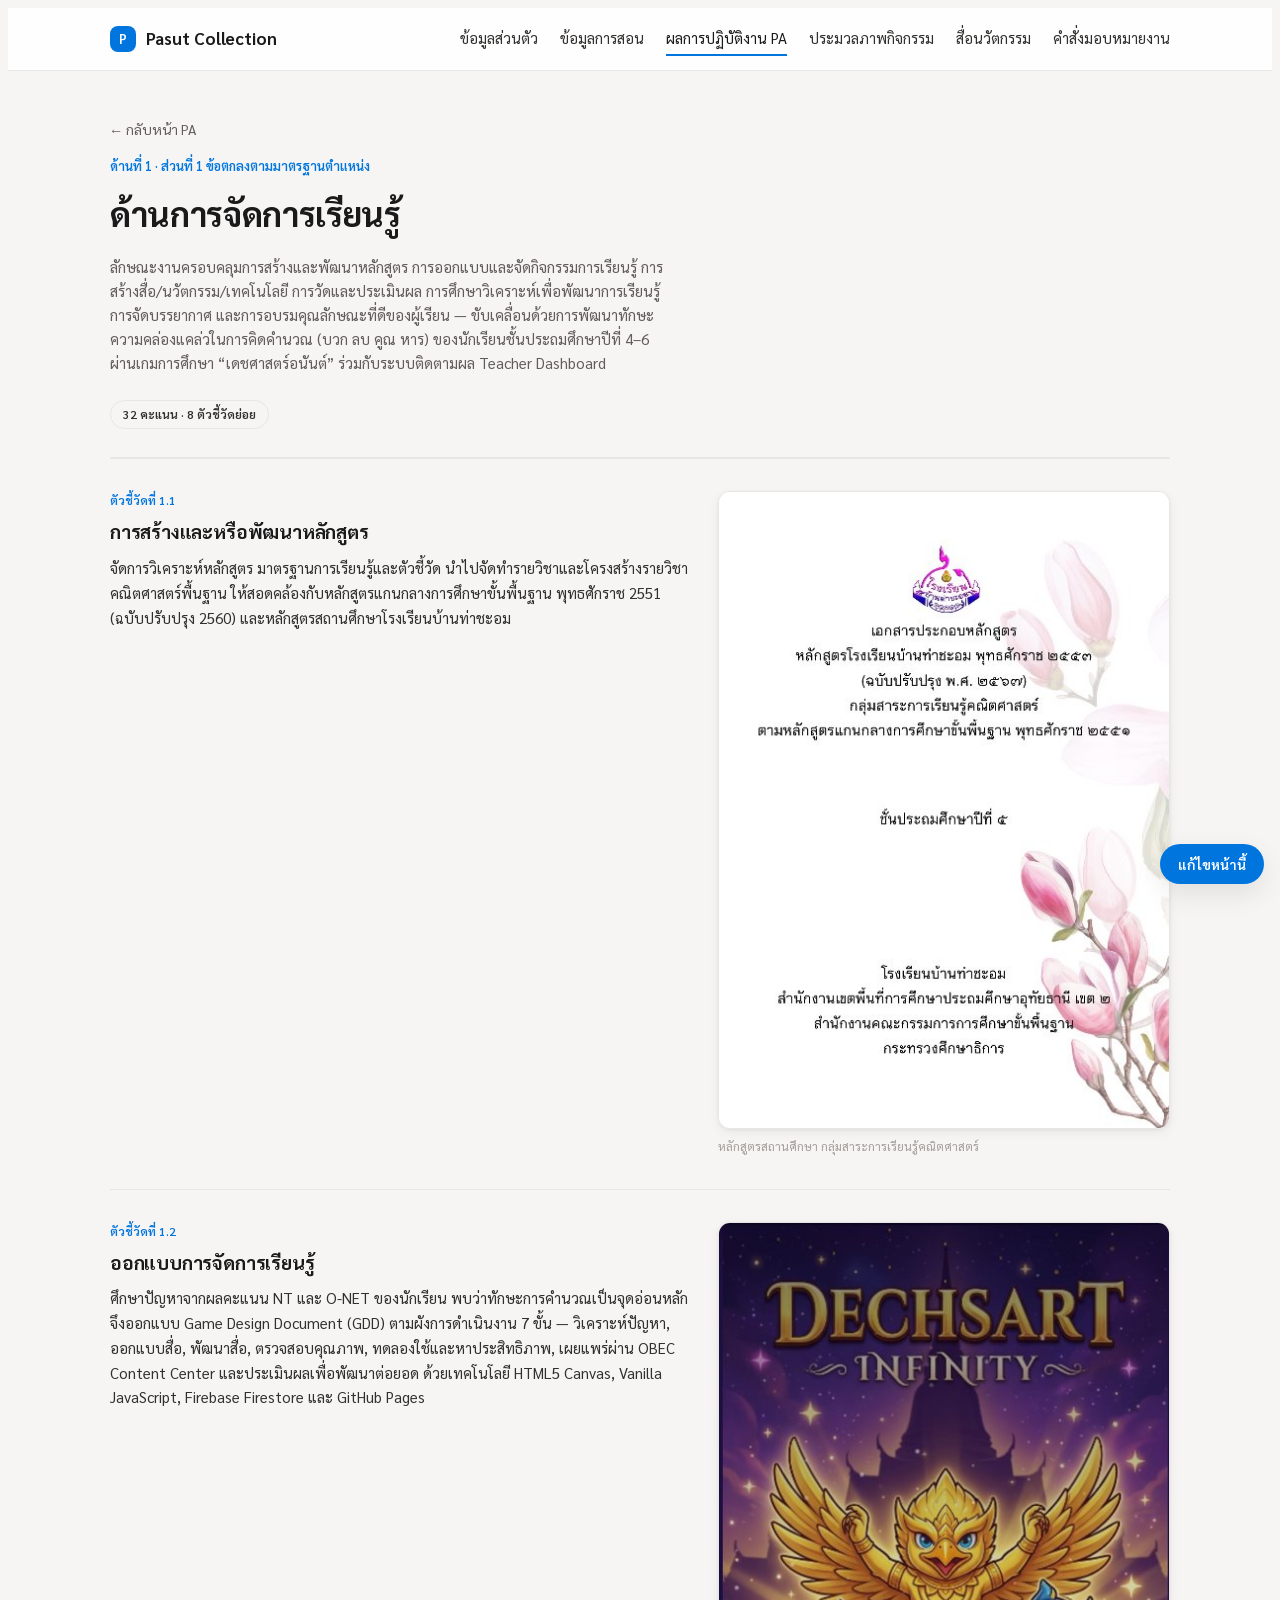
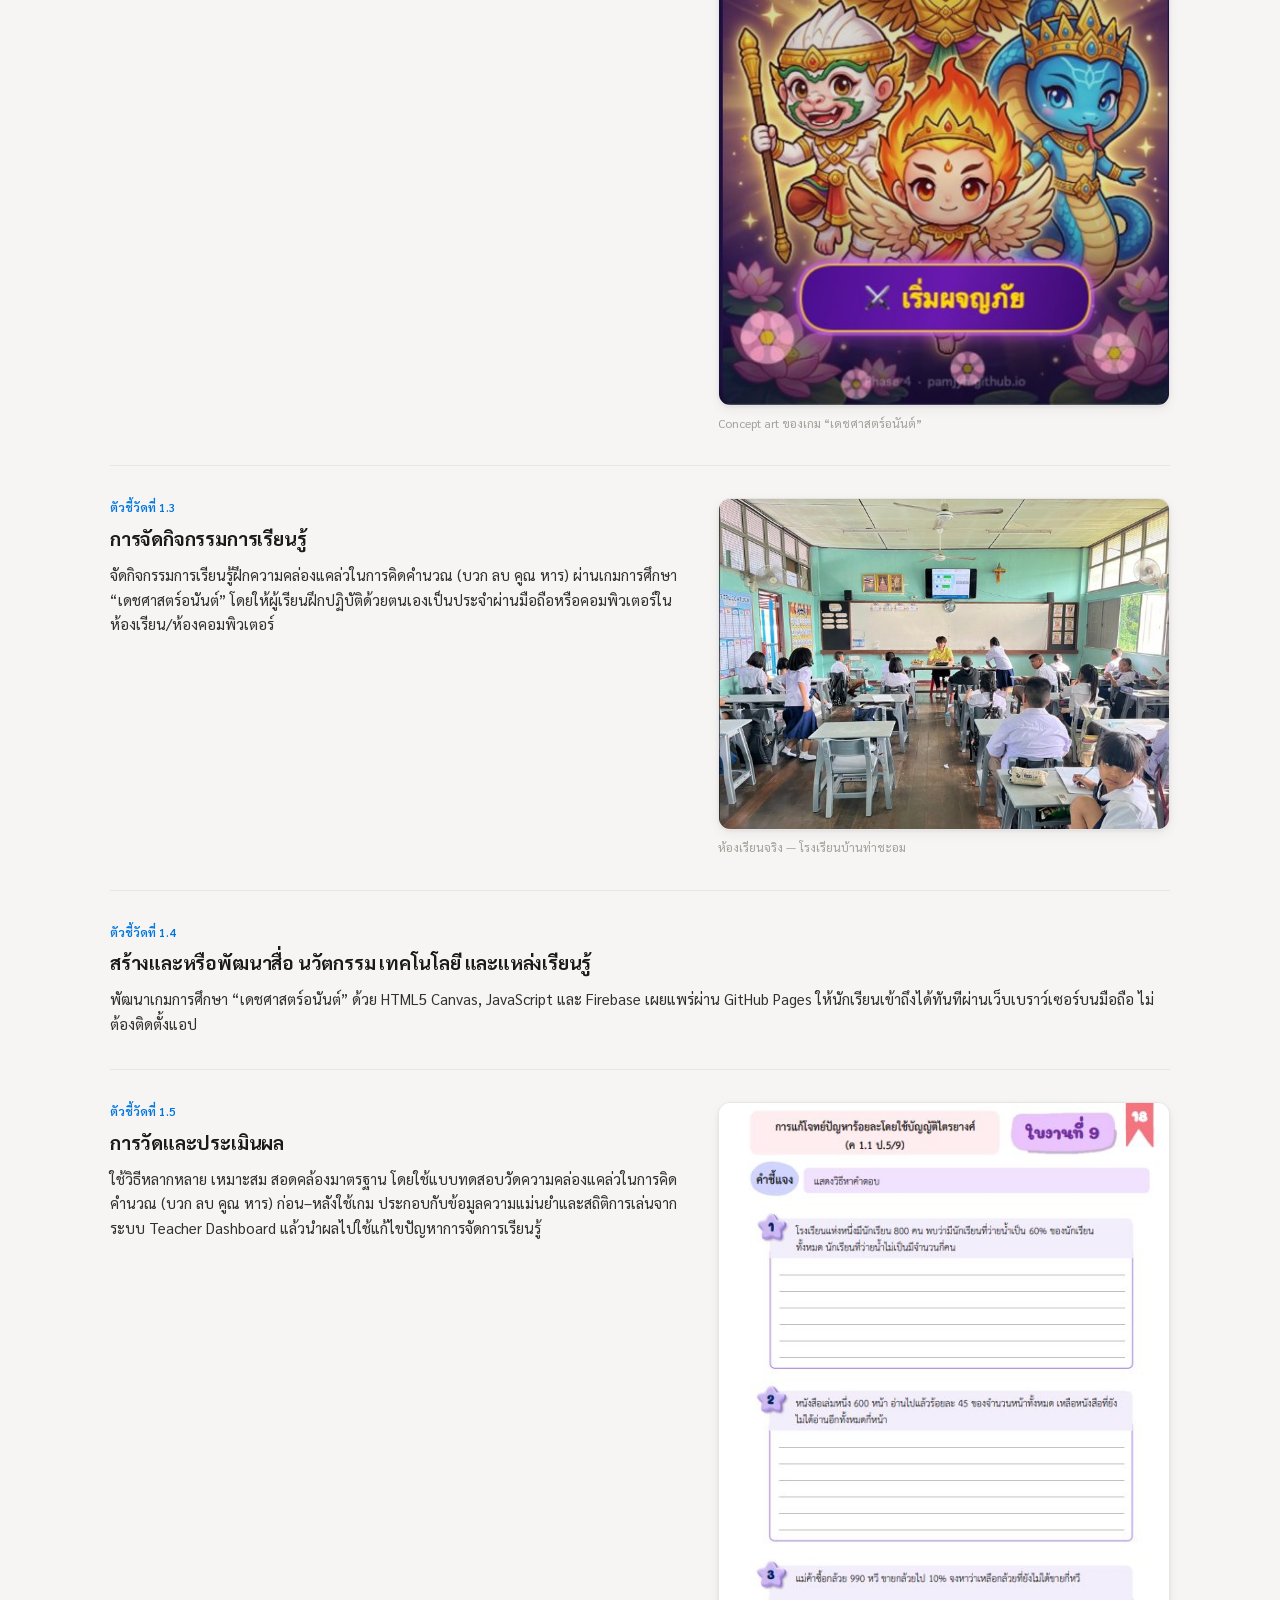
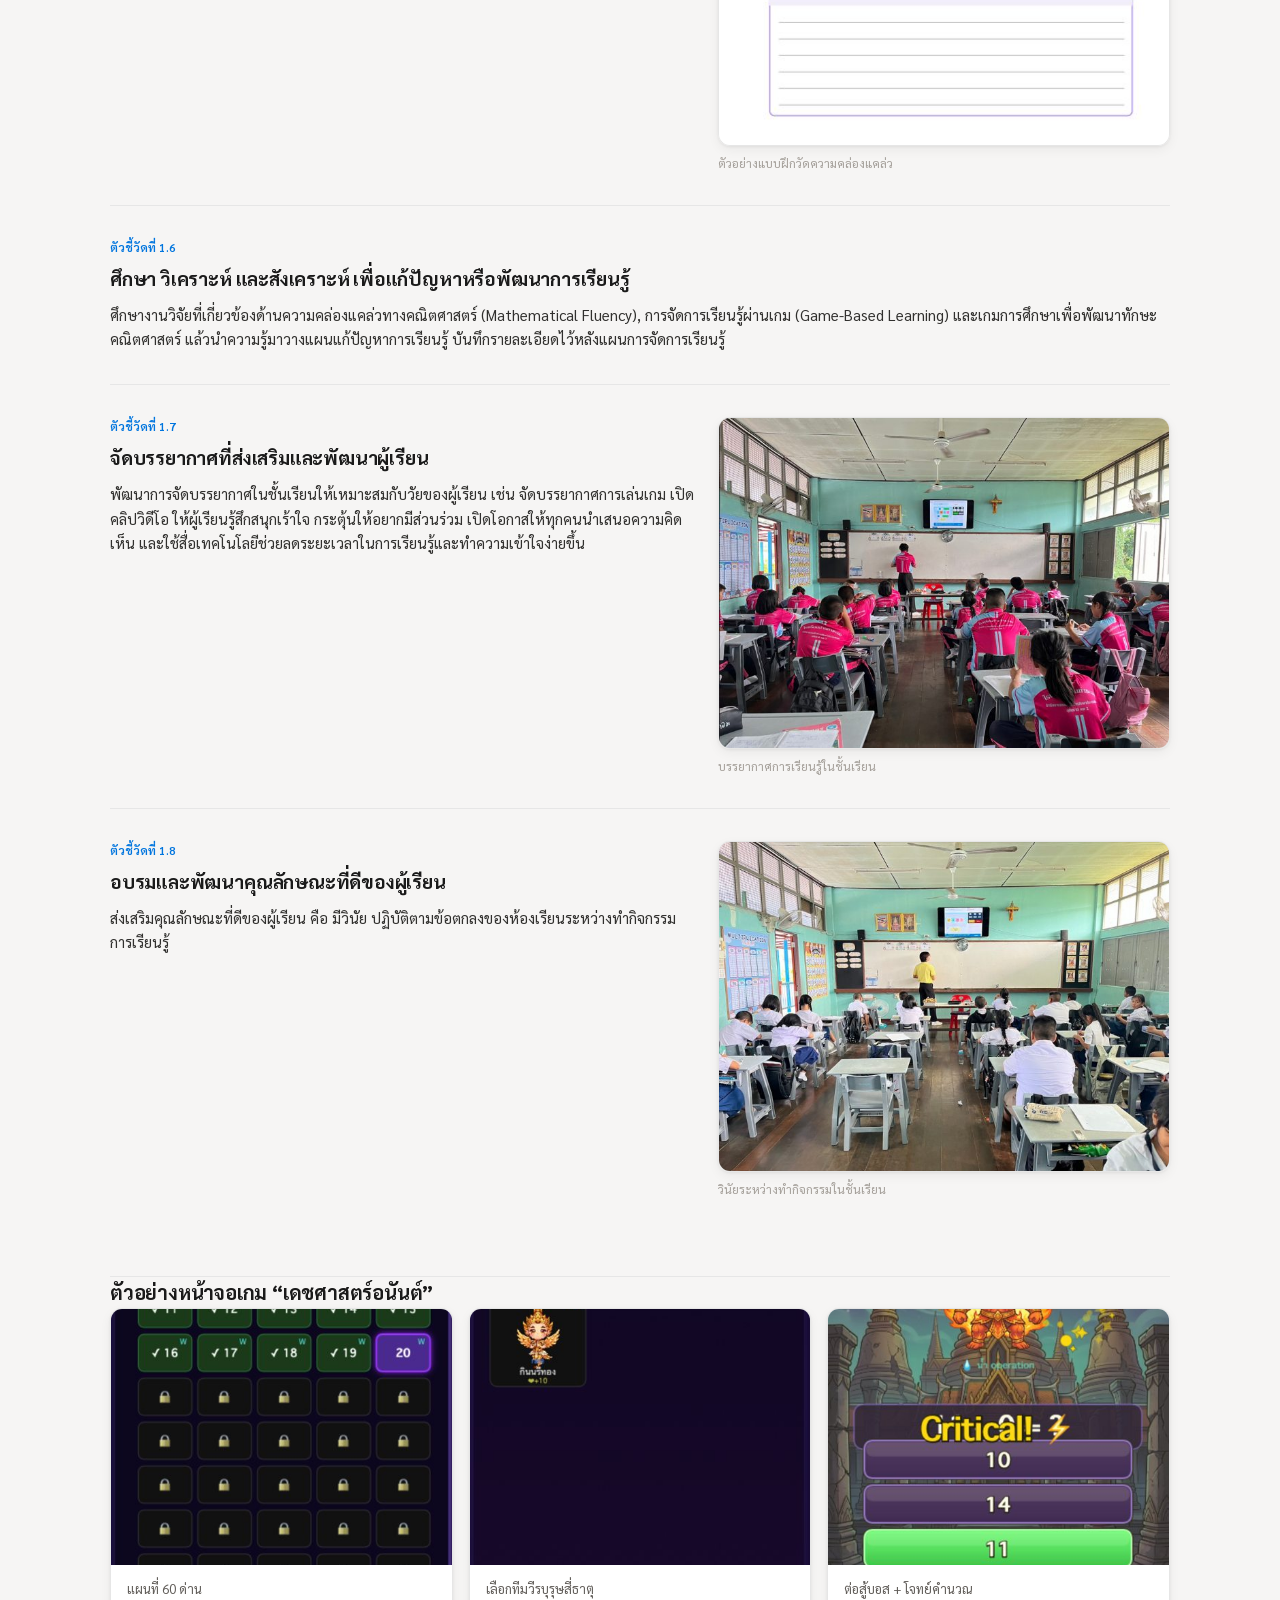
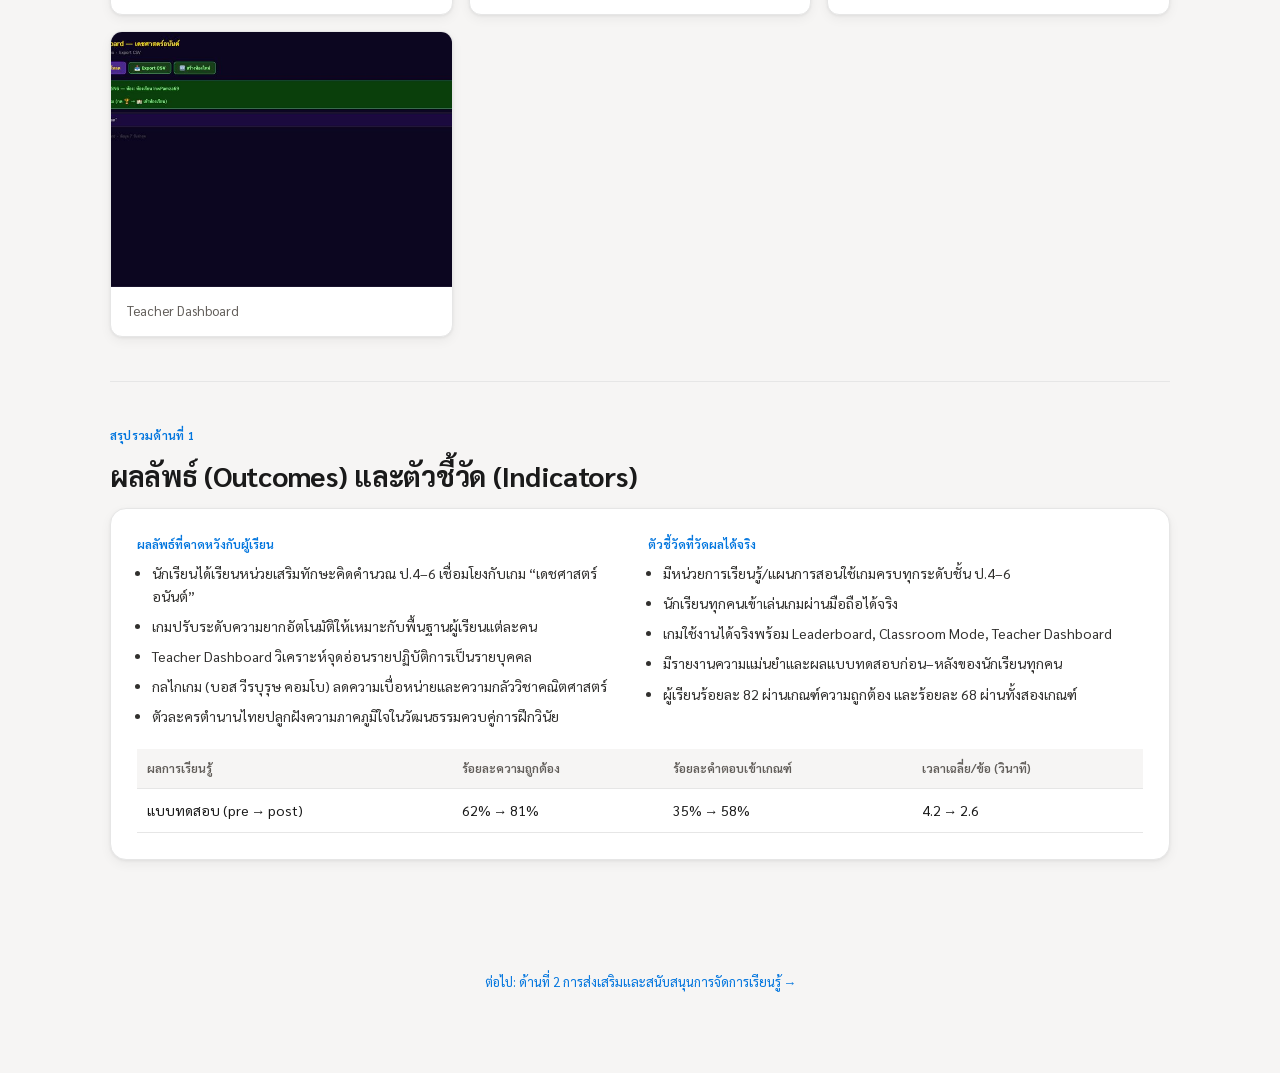
==== commit d8efd18d: "Make PA/daan1-3/teaching's structured content fully add/edit/delete/reorder Generalizes mountEditabl" ====
--- a/daan1.html
+++ b/daan1.html
@@ -33,85 +33,16 @@
   </section>
 
   <section style="padding-top:0;">
-    <div class="subs">
+    <div data-collection="daan1_indicators" data-render="indicator" data-photo="optional"
+         data-fields='[{"key":"tag","label":"เลขตัวชี้วัด (เช่น ตัวชี้วัดที่ 1.1)"},{"key":"title","label":"หัวข้อ"},{"key":"desc","label":"คำอธิบาย","multiline":true},{"key":"caption","label":"คำบรรยายภาพ (ไม่บังคับ)"}]'
+         data-add-label="+ เพิ่มตัวชี้วัด" data-empty="ยังไม่มีข้อมูล"></div>
+  </section>
 
-      <div class="sub with-image">
-        <div>
-          <div class="tag">ตัวชี้วัดที่ 1.1</div>
-          <h3 data-edit="i1-1-title">การสร้างและหรือพัฒนาหลักสูตร</h3>
-          <p data-edit="i1-1-desc">จัดการวิเคราะห์หลักสูตร มาตรฐานการเรียนรู้และตัวชี้วัด นำไปจัดทำรายวิชาและโครงสร้างรายวิชาคณิตศาสตร์พื้นฐาน ให้สอดคล้องกับหลักสูตรแกนกลางการศึกษาขั้นพื้นฐาน พุทธศักราช 2551 (ฉบับปรับปรุง 2560) และหลักสูตรสถานศึกษาโรงเรียนบ้านท่าชะอม</p>
-        </div>
-        <figure><img data-edit-img="i1-1-img" src="images/curriculum-cover.jpg" alt="ปกเอกสารหลักสูตรสถานศึกษา กลุ่มสาระการเรียนรู้คณิตศาสตร์"><figcaption data-edit="i1-1-caption">หลักสูตรสถานศึกษา กลุ่มสาระการเรียนรู้คณิตศาสตร์</figcaption></figure>
-      </div>
-
-      <div class="sub with-image">
-        <div>
-          <div class="tag">ตัวชี้วัดที่ 1.2</div>
-          <h3 data-edit="i1-2-title">ออกแบบการจัดการเรียนรู้</h3>
-          <p data-edit="i1-2-desc">ศึกษาปัญหาจากผลคะแนน NT และ O-NET ของนักเรียน พบว่าทักษะการคำนวณเป็นจุดอ่อนหลัก จึงออกแบบ Game Design Document (GDD) ตามผังการดำเนินงาน 7 ขั้น — วิเคราะห์ปัญหา, ออกแบบสื่อ, พัฒนาสื่อ, ตรวจสอบคุณภาพ, ทดลองใช้และหาประสิทธิภาพ, เผยแพร่ผ่าน OBEC Content Center และประเมินผลเพื่อพัฒนาต่อยอด ด้วยเทคโนโลยี HTML5 Canvas, Vanilla JavaScript, Firebase Firestore และ GitHub Pages</p>
-        </div>
-        <figure><img data-edit-img="i1-2-img" src="images/hero-splash.jpg" alt="ภาพปกเกมเดชศาสตร์อนันต์"><figcaption data-edit="i1-2-caption">Concept art ของเกม “เดชศาสตร์อนันต์”</figcaption></figure>
-      </div>
-
-      <div class="sub with-image">
-        <div>
-          <div class="tag">ตัวชี้วัดที่ 1.3</div>
-          <h3 data-edit="i1-3-title">การจัดกิจกรรมการเรียนรู้</h3>
-          <p data-edit="i1-3-desc">จัดกิจกรรมการเรียนรู้ฝึกความคล่องแคล่วในการคิดคำนวณ (บวก ลบ คูณ หาร) ผ่านเกมการศึกษา “เดชศาสตร์อนันต์” โดยให้ผู้เรียนฝึกปฏิบัติด้วยตนเองเป็นประจำผ่านมือถือหรือคอมพิวเตอร์ในห้องเรียน/ห้องคอมพิวเตอร์</p>
-        </div>
-        <figure><img data-edit-img="i1-3-img" src="images/classroom.jpg" alt="บรรยากาศห้องเรียนขณะใช้เกมเดชศาสตร์อนันต์"><figcaption data-edit="i1-3-caption">ห้องเรียนจริง — โรงเรียนบ้านท่าชะอม</figcaption></figure>
-      </div>
-
-      <div class="sub">
-        <div>
-          <div class="tag">ตัวชี้วัดที่ 1.4</div>
-          <h3 data-edit="i1-4-title">สร้างและหรือพัฒนาสื่อ นวัตกรรม เทคโนโลยี และแหล่งเรียนรู้</h3>
-          <p data-edit="i1-4-desc">พัฒนาเกมการศึกษา “เดชศาสตร์อนันต์” ด้วย HTML5 Canvas, JavaScript และ Firebase เผยแพร่ผ่าน GitHub Pages ให้นักเรียนเข้าถึงได้ทันทีผ่านเว็บเบราว์เซอร์บนมือถือ ไม่ต้องติดตั้งแอป</p>
-          <div class="cardgrid" style="margin-top:20px;">
-            <div class="gcard"><div class="photo"><img data-edit-img="i1-4-img1" src="images/floor-select.jpg" alt="หน้าจอเลือกด่านทั้ง 60 ด่าน"></div><div class="body"><div class="cap" data-edit="i1-4-cap1">แผนที่ 60 ด่าน</div></div></div>
-            <div class="gcard"><div class="photo"><img data-edit-img="i1-4-img2" src="images/character-select.jpg" alt="หน้าจอเลือกทีมวีรบุรุษ"></div><div class="body"><div class="cap" data-edit="i1-4-cap2">เลือกทีมวีรบุรุษสี่ธาตุ</div></div></div>
-            <div class="gcard"><div class="photo"><img data-edit-img="i1-4-img3" src="images/boss-battle.jpg" alt="หน้าจอต่อสู้บอสพร้อมโจทย์คำนวณ"></div><div class="body"><div class="cap" data-edit="i1-4-cap3">ต่อสู้บอส + โจทย์คำนวณ</div></div></div>
-            <div class="gcard"><div class="photo"><img data-edit-img="i1-4-img4" src="images/teacher-dashboard.jpg" alt="หน้าจอ Teacher Dashboard"></div><div class="body"><div class="cap" data-edit="i1-4-cap4">Teacher Dashboard</div></div></div>
-          </div>
-        </div>
-      </div>
-
-      <div class="sub with-image">
-        <div>
-          <div class="tag">ตัวชี้วัดที่ 1.5</div>
-          <h3 data-edit="i1-5-title">การวัดและประเมินผล</h3>
-          <p data-edit="i1-5-desc">ใช้วิธีหลากหลาย เหมาะสม สอดคล้องมาตรฐาน โดยใช้แบบทดสอบวัดความคล่องแคล่วในการคิดคำนวณ (บวก ลบ คูณ หาร) ก่อน–หลังใช้เกม ประกอบกับข้อมูลความแม่นยำและสถิติการเล่นจากระบบ Teacher Dashboard แล้วนำผลไปใช้แก้ไขปัญหาการจัดการเรียนรู้</p>
-        </div>
-        <figure><img data-edit-img="i1-5-img" src="images/worksheet.jpg" alt="แบบฝึกหัด/ใบงานคำนวณ"><figcaption data-edit="i1-5-caption">ตัวอย่างแบบฝึกวัดความคล่องแคล่ว</figcaption></figure>
-      </div>
-
-      <div class="sub">
-        <div>
-          <div class="tag">ตัวชี้วัดที่ 1.6</div>
-          <h3 data-edit="i1-6-title">ศึกษา วิเคราะห์ และสังเคราะห์ เพื่อแก้ปัญหาหรือพัฒนาการเรียนรู้</h3>
-          <p data-edit="i1-6-desc">ศึกษางานวิจัยที่เกี่ยวข้องด้านความคล่องแคล่วทางคณิตศาสตร์ (Mathematical Fluency), การจัดการเรียนรู้ผ่านเกม (Game-Based Learning) และเกมการศึกษาเพื่อพัฒนาทักษะคณิตศาสตร์ แล้วนำความรู้มาวางแผนแก้ปัญหาการเรียนรู้ บันทึกรายละเอียดไว้หลังแผนการจัดการเรียนรู้</p>
-        </div>
-      </div>
-
-      <div class="sub with-image">
-        <div>
-          <div class="tag">ตัวชี้วัดที่ 1.7</div>
-          <h3 data-edit="i1-7-title">จัดบรรยากาศที่ส่งเสริมและพัฒนาผู้เรียน</h3>
-          <p data-edit="i1-7-desc">พัฒนาการจัดบรรยากาศในชั้นเรียนให้เหมาะสมกับวัยของผู้เรียน เช่น จัดบรรยากาศการเล่นเกม เปิดคลิปวิดีโอ ให้ผู้เรียนรู้สึกสนุกเร้าใจ กระตุ้นให้อยากมีส่วนร่วม เปิดโอกาสให้ทุกคนนำเสนอความคิดเห็น และใช้สื่อเทคโนโลยีช่วยลดระยะเวลาในการเรียนรู้และทำความเข้าใจง่ายขึ้น</p>
-        </div>
-        <figure><img data-edit-img="i1-7-img" src="images/classroom-2.jpg" alt="บรรยากาศห้องเรียนระหว่างทำกิจกรรม"><figcaption data-edit="i1-7-caption">บรรยากาศการเรียนรู้ในชั้นเรียน</figcaption></figure>
-      </div>
-
-      <div class="sub with-image">
-        <div>
-          <div class="tag">ตัวชี้วัดที่ 1.8</div>
-          <h3 data-edit="i1-8-title">อบรมและพัฒนาคุณลักษณะที่ดีของผู้เรียน</h3>
-          <p data-edit="i1-8-desc">ส่งเสริมคุณลักษณะที่ดีของผู้เรียน คือ มีวินัย ปฏิบัติตามข้อตกลงของห้องเรียนระหว่างทำกิจกรรมการเรียนรู้</p>
-        </div>
-        <figure><img data-edit-img="i1-8-img" src="images/classroom-3.jpg" alt="นักเรียนปฏิบัติตามข้อตกลงของห้องเรียน"><figcaption data-edit="i1-8-caption">วินัยระหว่างทำกิจกรรมในชั้นเรียน</figcaption></figure>
-      </div>
-
-    </div>
+  <section aria-label="ตัวอย่างหน้าจอเกม" style="padding-top:0;">
+    <h3>ตัวอย่างหน้าจอเกม “เดชศาสตร์อนันต์”</h3>
+    <div data-collection="daan1_showcase" data-render="cards" data-photo="optional"
+         data-fields='[{"key":"caption","label":"คำบรรยายภาพ"}]'
+         data-add-label="+ เพิ่มภาพตัวอย่าง" data-empty="ยังไม่มีข้อมูล"></div>
   </section>
 
   <section aria-label="ผลลัพธ์และตัวชี้วัดรวม">
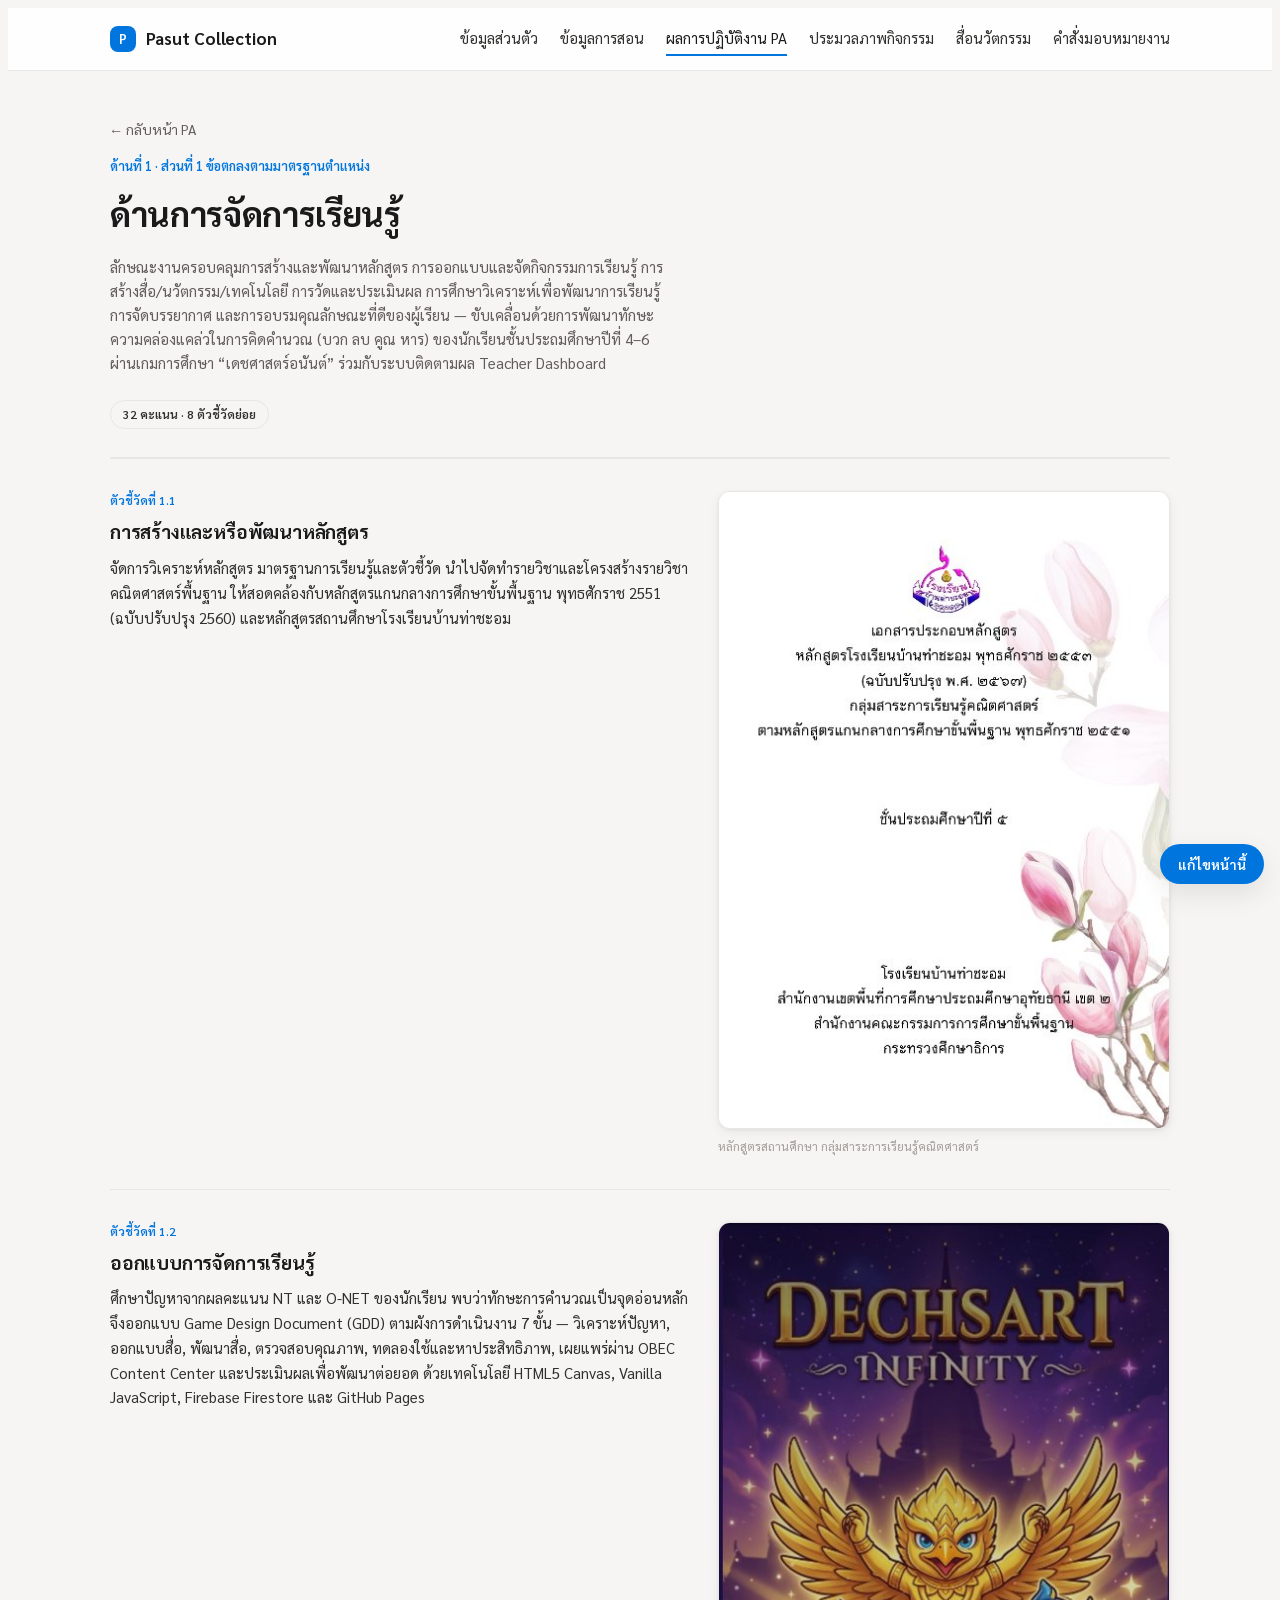
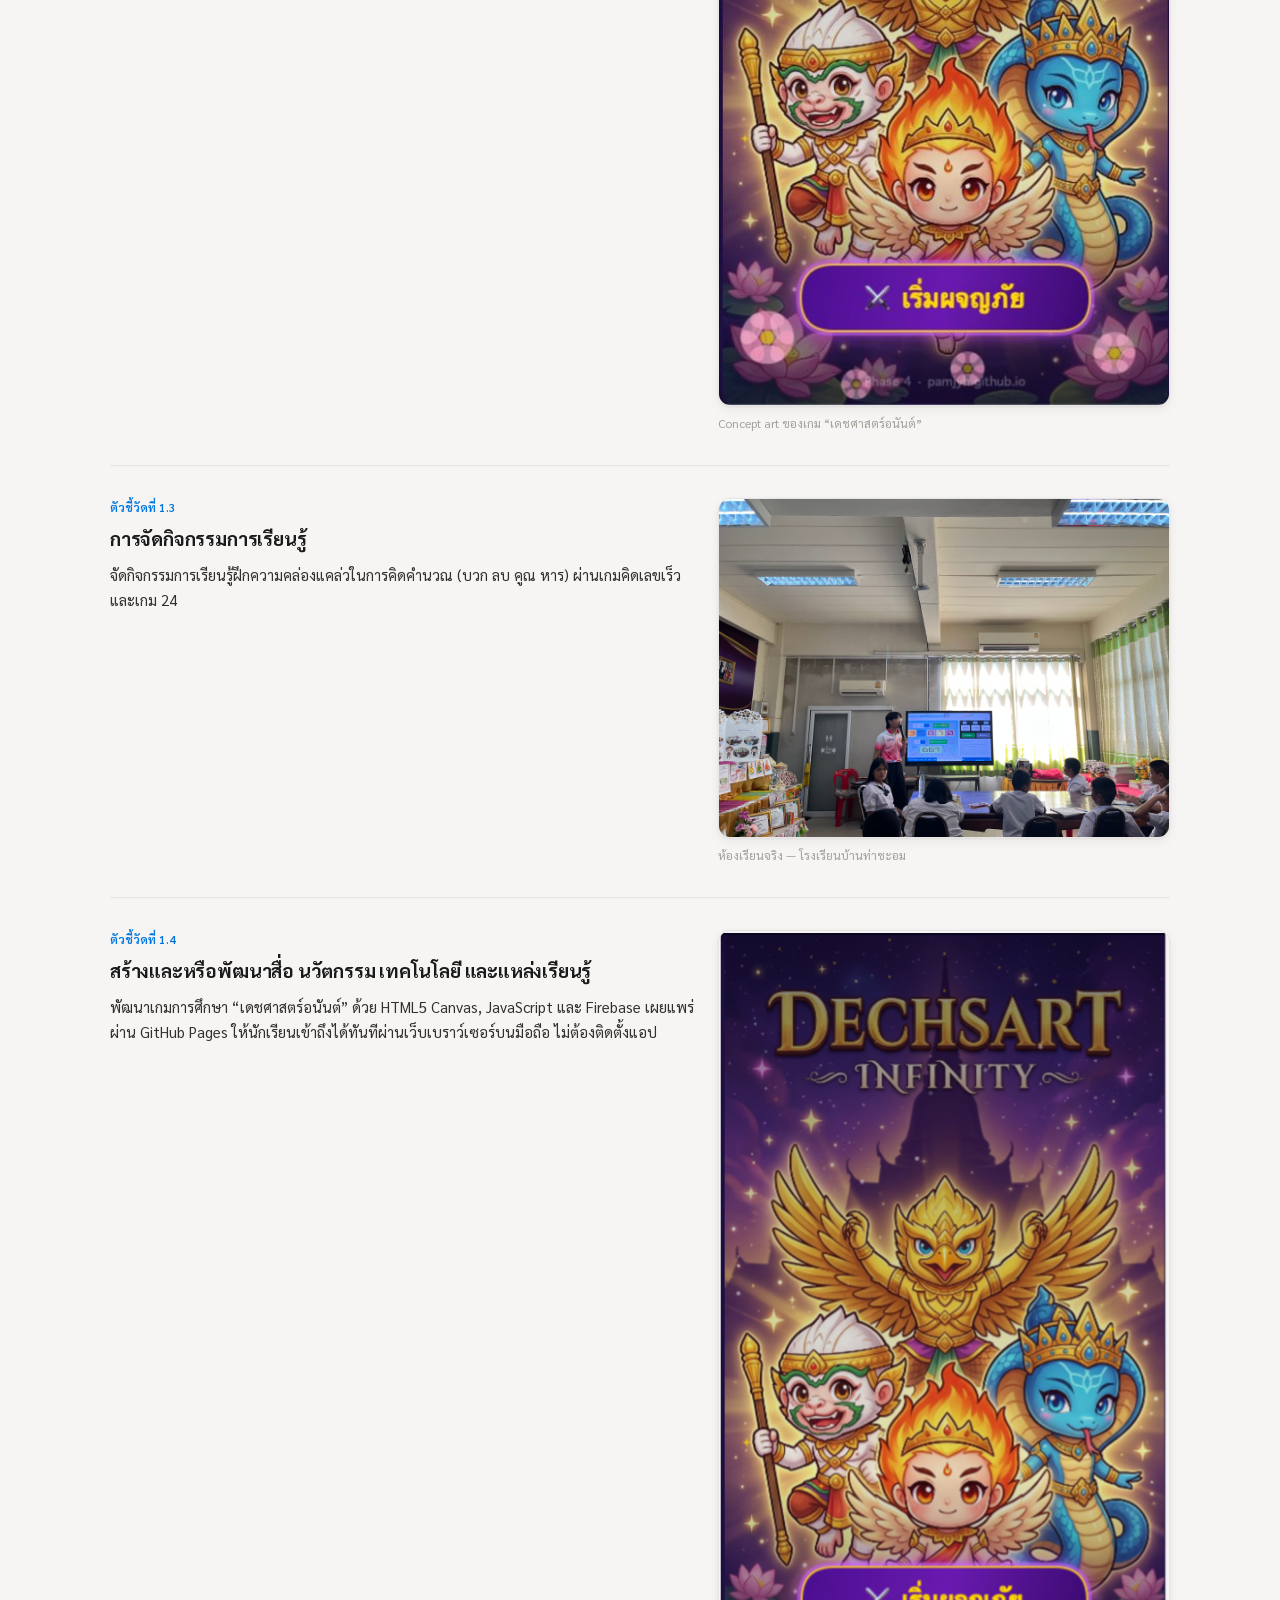
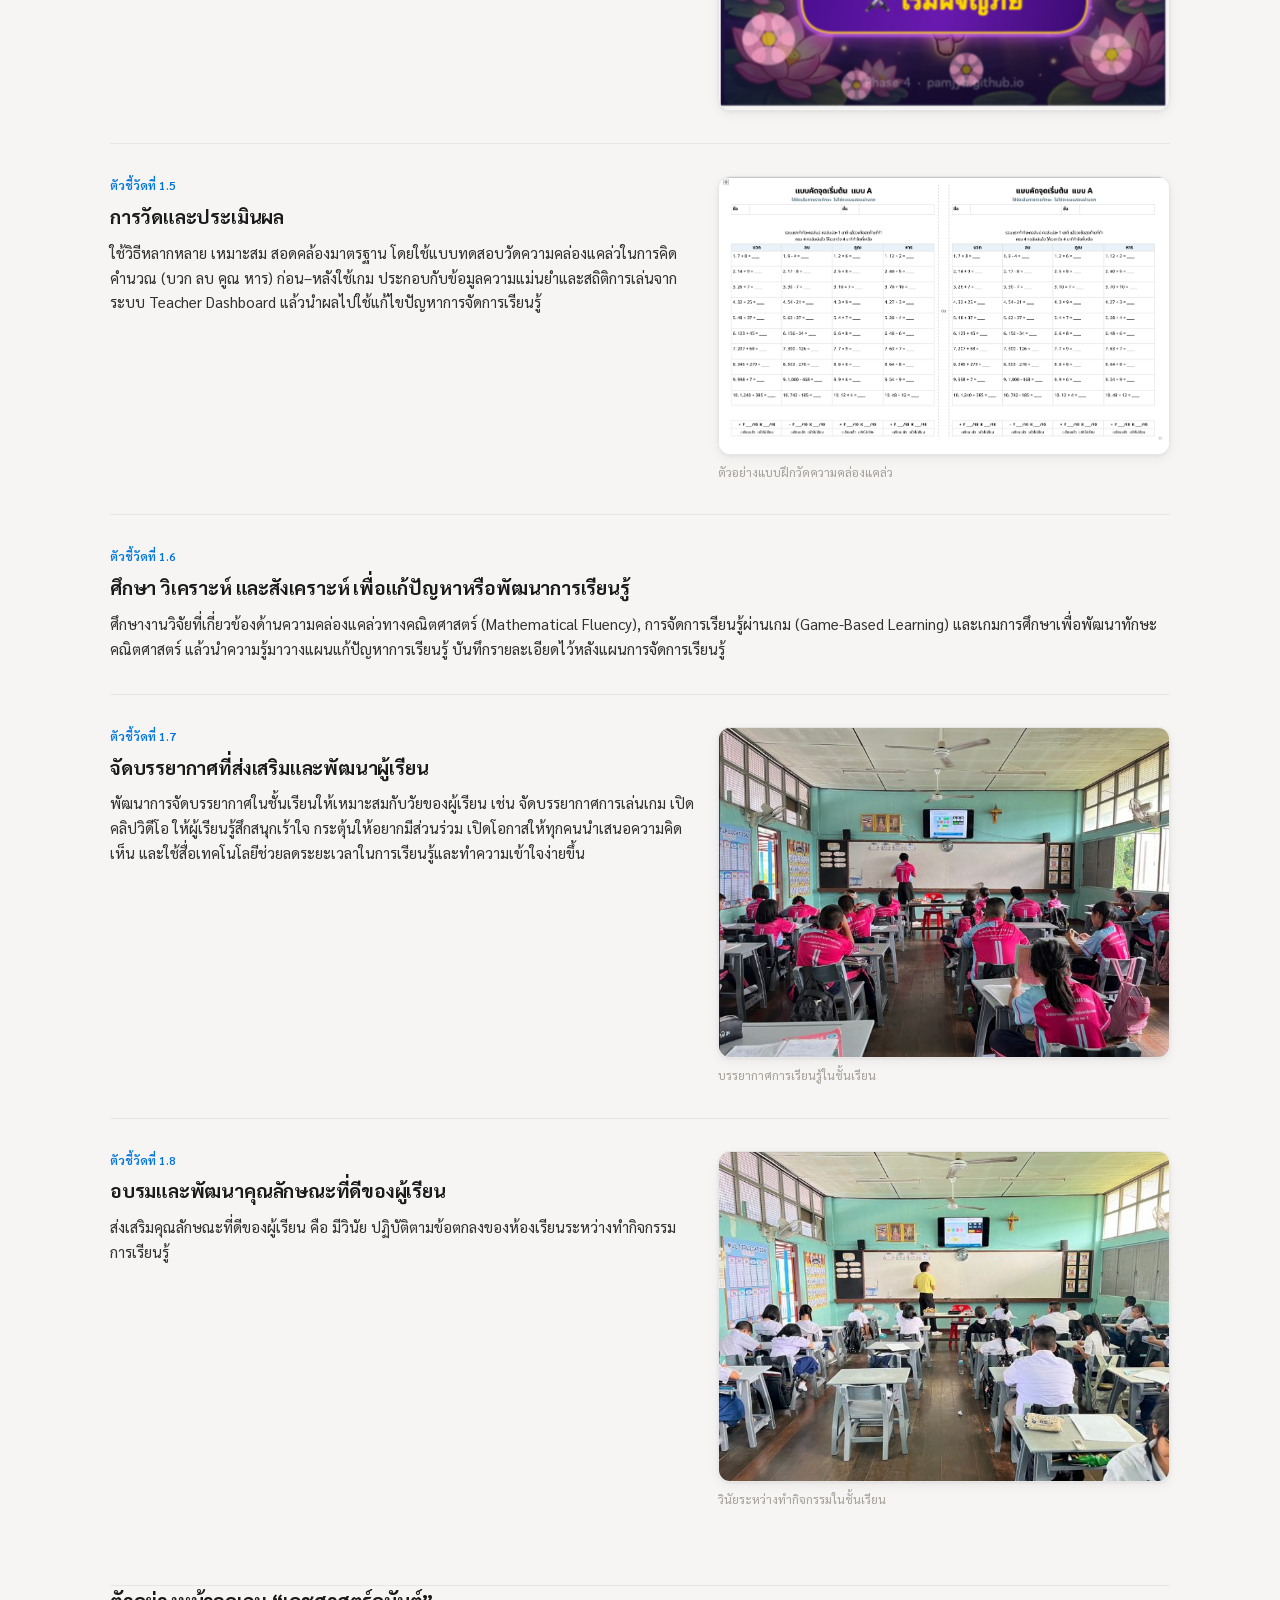
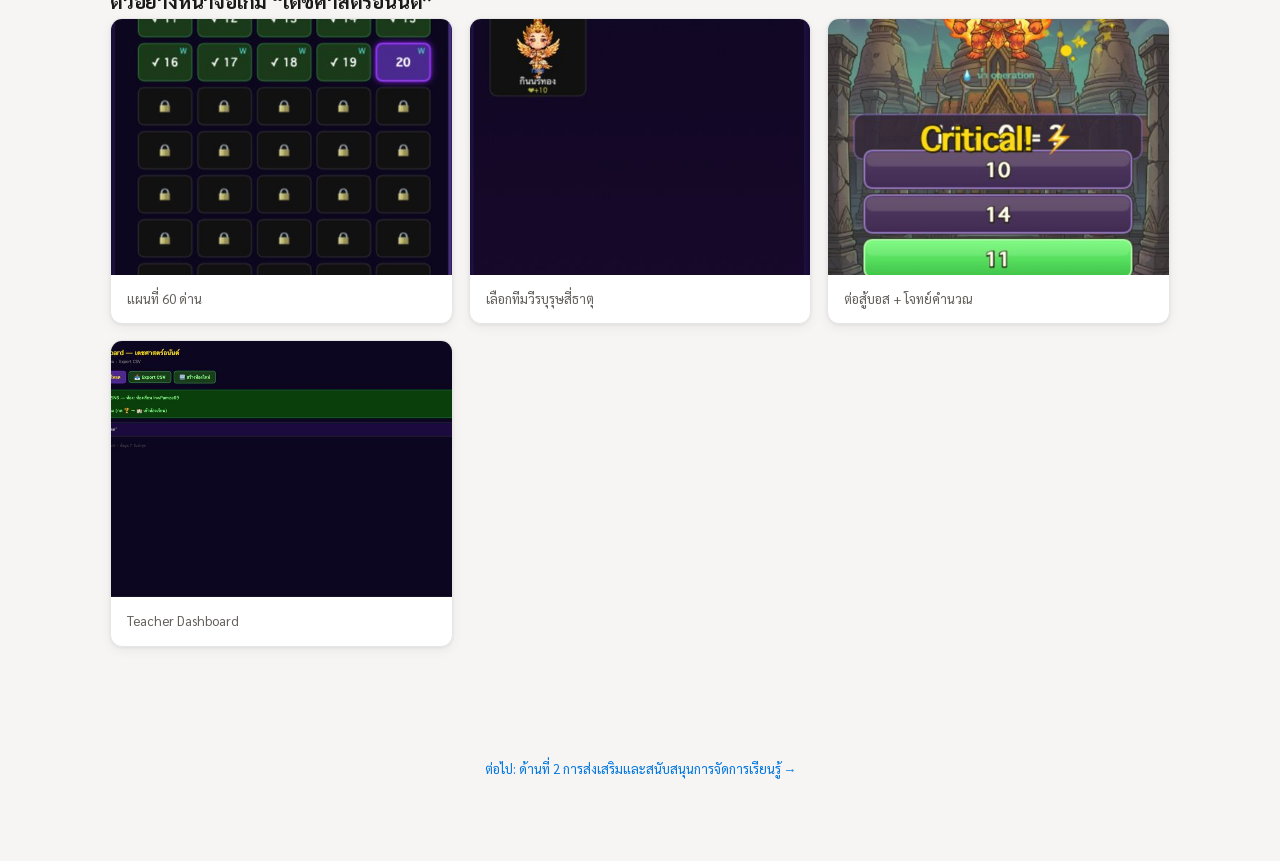
==== commit 80d3540f: "Remove the per-area "สรุปรวม" summary section from daan1/2/3 Pushed directly via git rather than thr" ====
--- a/daan1.html
+++ b/daan1.html
@@ -45,39 +45,6 @@
          data-add-label="+ เพิ่มภาพตัวอย่าง" data-empty="ยังไม่มีข้อมูล"></div>
   </section>
 
-  <section aria-label="ผลลัพธ์และตัวชี้วัดรวม">
-    <div class="kicker">สรุปรวมด้านที่ 1</div>
-    <h2>ผลลัพธ์ (Outcomes) และตัวชี้วัด (Indicators)</h2>
-    <div class="summary-card">
-      <div class="cols3">
-        <div class="col">
-          <h4>ผลลัพธ์ที่คาดหวังกับผู้เรียน</h4>
-          <ul>
-            <li>นักเรียนได้เรียนหน่วยเสริมทักษะคิดคำนวณ ป.4–6 เชื่อมโยงกับเกม “เดชศาสตร์อนันต์”</li>
-            <li>เกมปรับระดับความยากอัตโนมัติให้เหมาะกับพื้นฐานผู้เรียนแต่ละคน</li>
-            <li>Teacher Dashboard วิเคราะห์จุดอ่อนรายปฏิบัติการเป็นรายบุคคล</li>
-            <li>กลไกเกม (บอส วีรบุรุษ คอมโบ) ลดความเบื่อหน่ายและความกลัววิชาคณิตศาสตร์</li>
-            <li>ตัวละครตำนานไทยปลูกฝังความภาคภูมิใจในวัฒนธรรมควบคู่การฝึกวินัย</li>
-          </ul>
-        </div>
-        <div class="col">
-          <h4>ตัวชี้วัดที่วัดผลได้จริง</h4>
-          <ul>
-            <li>มีหน่วยการเรียนรู้/แผนการสอนใช้เกมครบทุกระดับชั้น ป.4–6</li>
-            <li>นักเรียนทุกคนเข้าเล่นเกมผ่านมือถือได้จริง</li>
-            <li>เกมใช้งานได้จริงพร้อม Leaderboard, Classroom Mode, Teacher Dashboard</li>
-            <li>มีรายงานความแม่นยำและผลแบบทดสอบก่อน–หลังของนักเรียนทุกคน</li>
-            <li>ผู้เรียนร้อยละ 82 ผ่านเกณฑ์ความถูกต้อง และร้อยละ 68 ผ่านทั้งสองเกณฑ์</li>
-          </ul>
-        </div>
-      </div>
-      <table class="mini-table">
-        <thead><tr><th>ผลการเรียนรู้</th><th>ร้อยละความถูกต้อง</th><th>ร้อยละคำตอบเข้าเกณฑ์</th><th>เวลาเฉลี่ย/ข้อ (วินาที)</th></tr></thead>
-        <tbody><tr><td>แบบทดสอบ (pre → post)</td><td class="num">62% → 81%</td><td class="num">35% → 58%</td><td class="num">4.2 → 2.6</td></tr></tbody>
-      </table>
-    </div>
-  </section>
-
   <footer>
     <p class="foot-note"><a href="daan2.html">ต่อไป: ด้านที่ 2 การส่งเสริมและสนับสนุนการจัดการเรียนรู้ →</a></p>
   </footer>
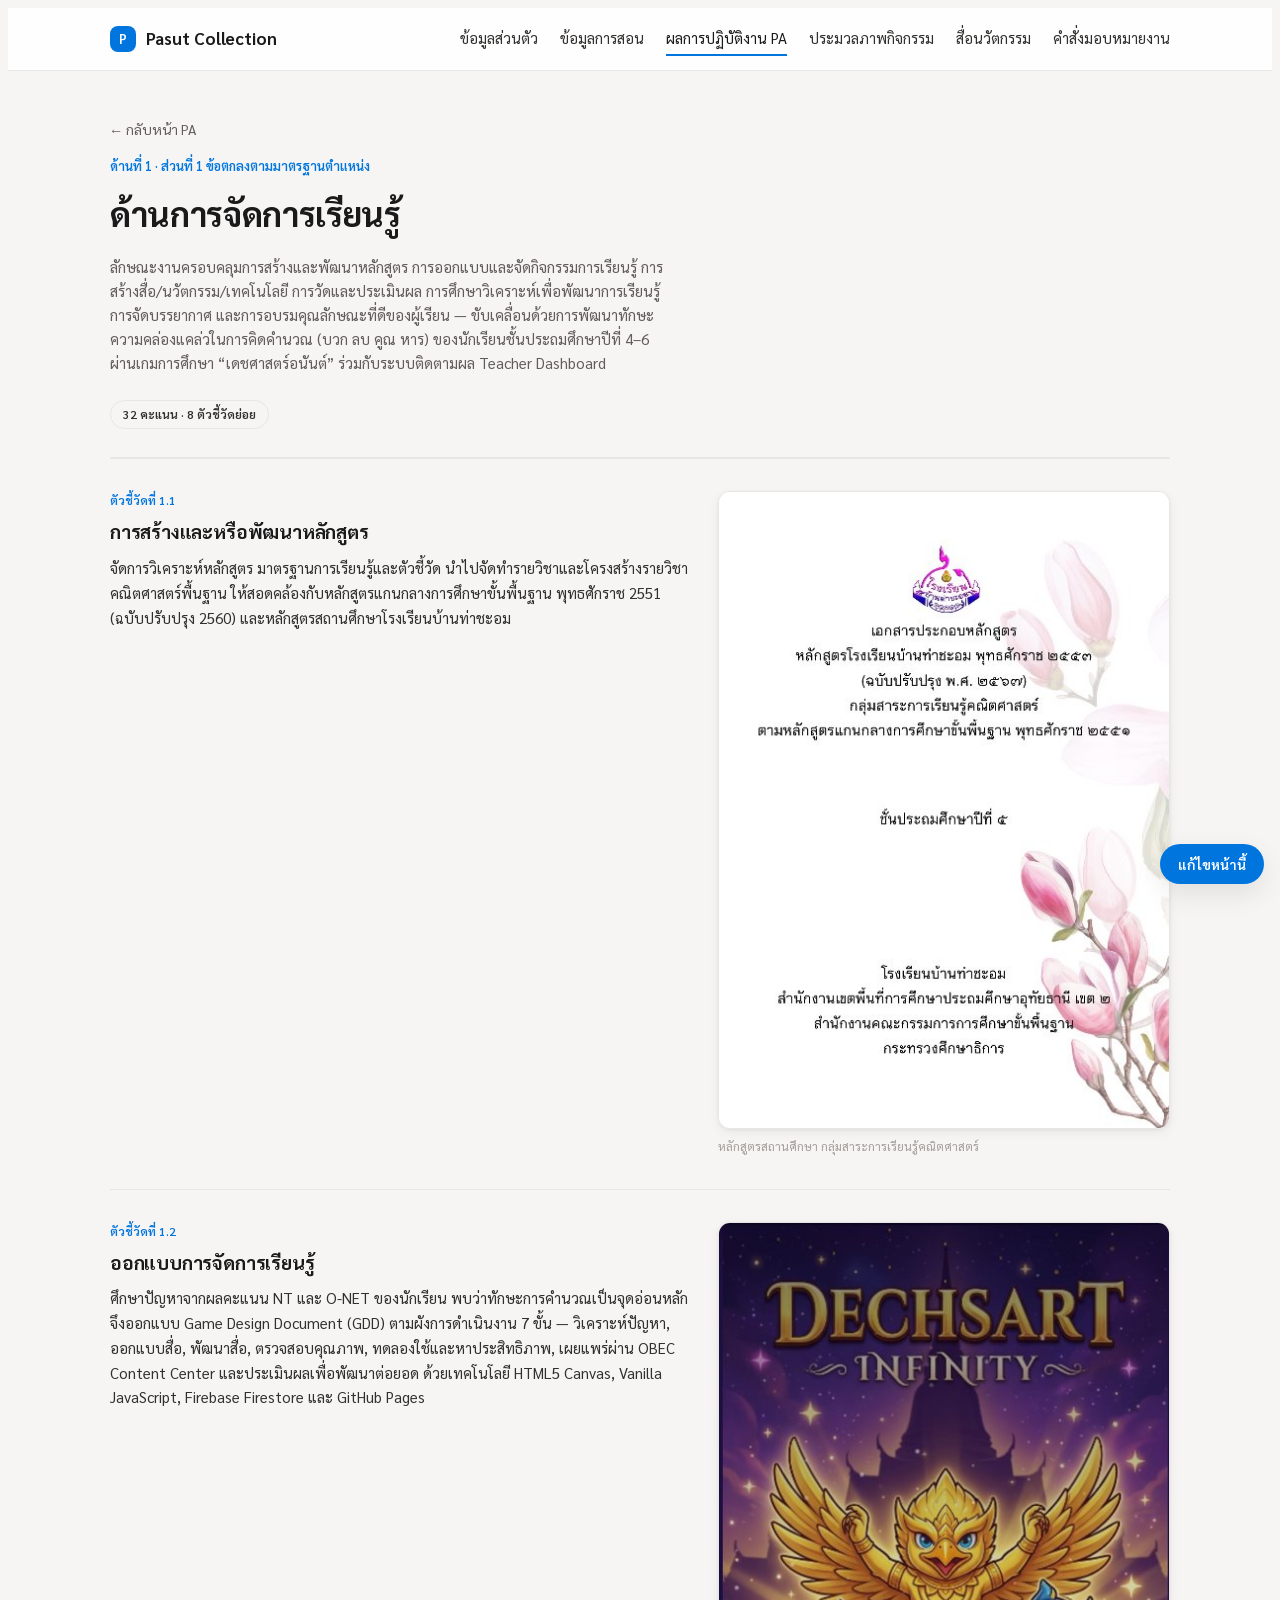
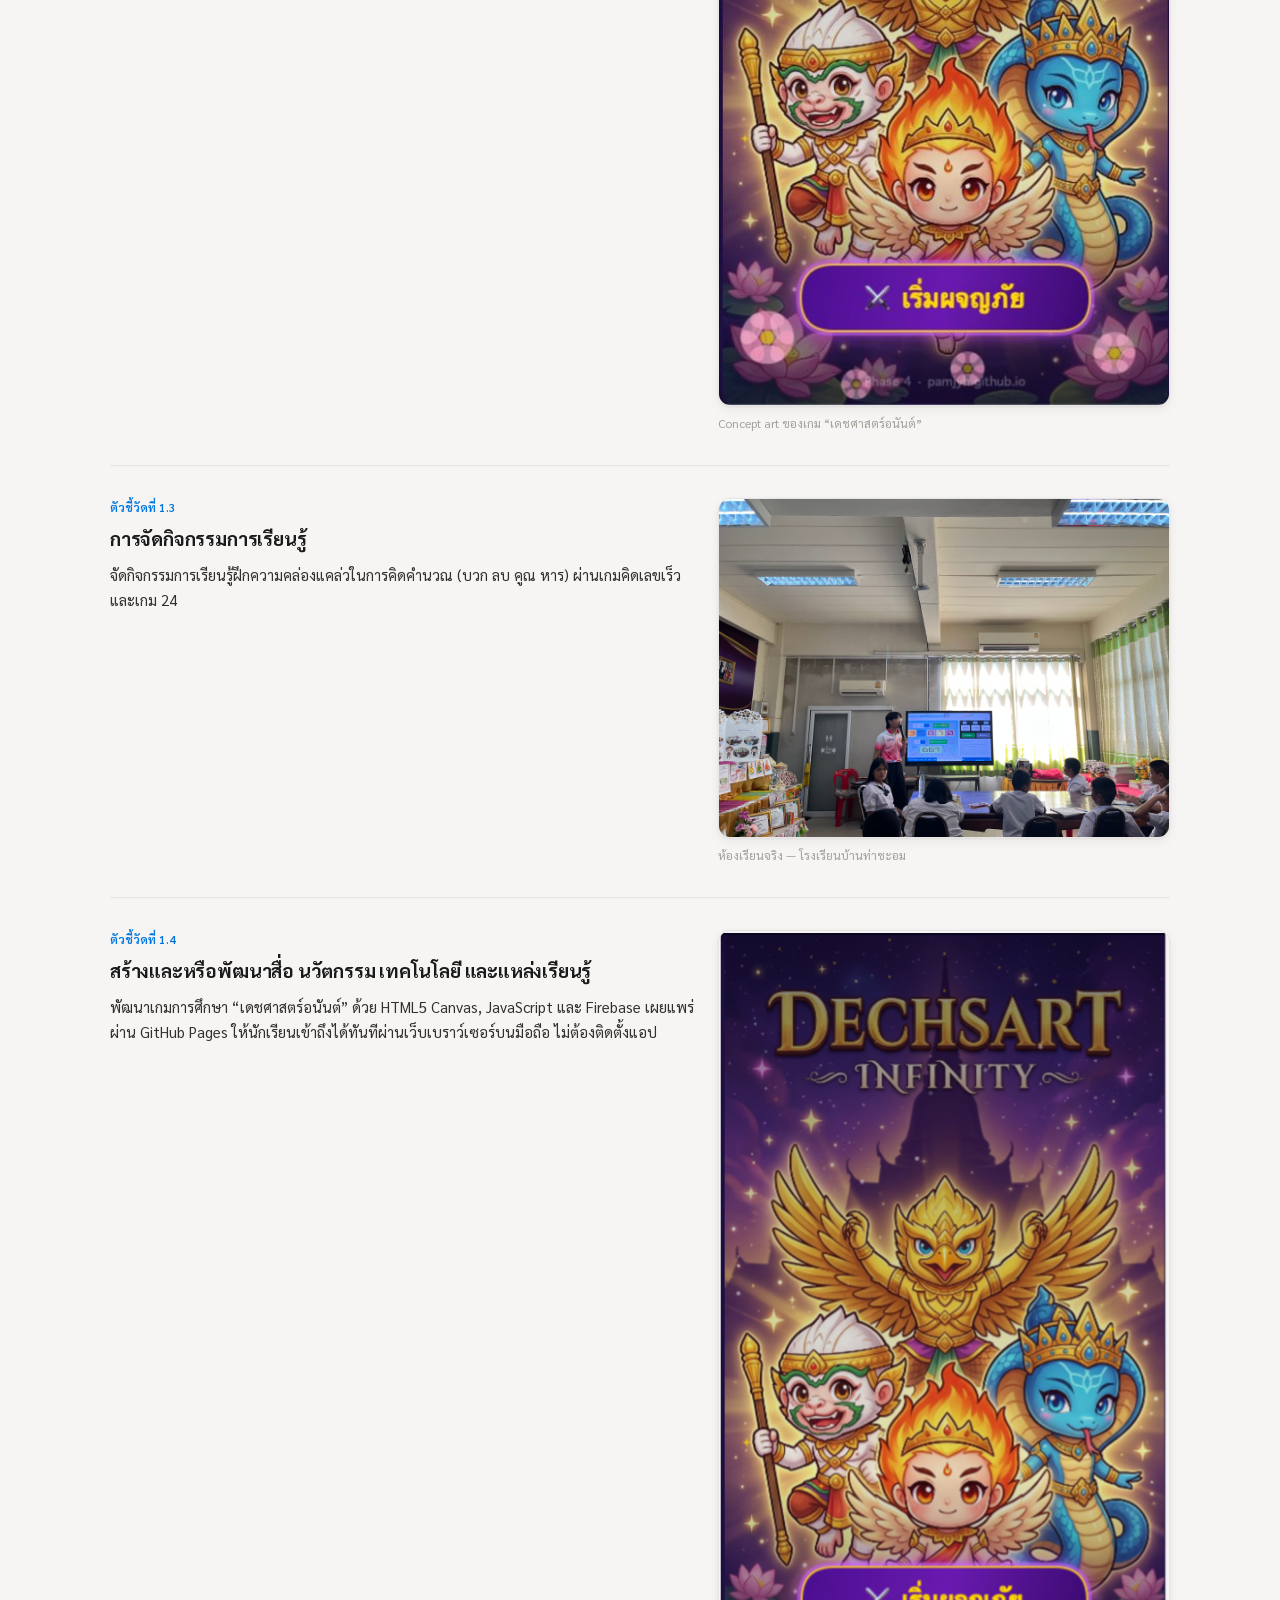
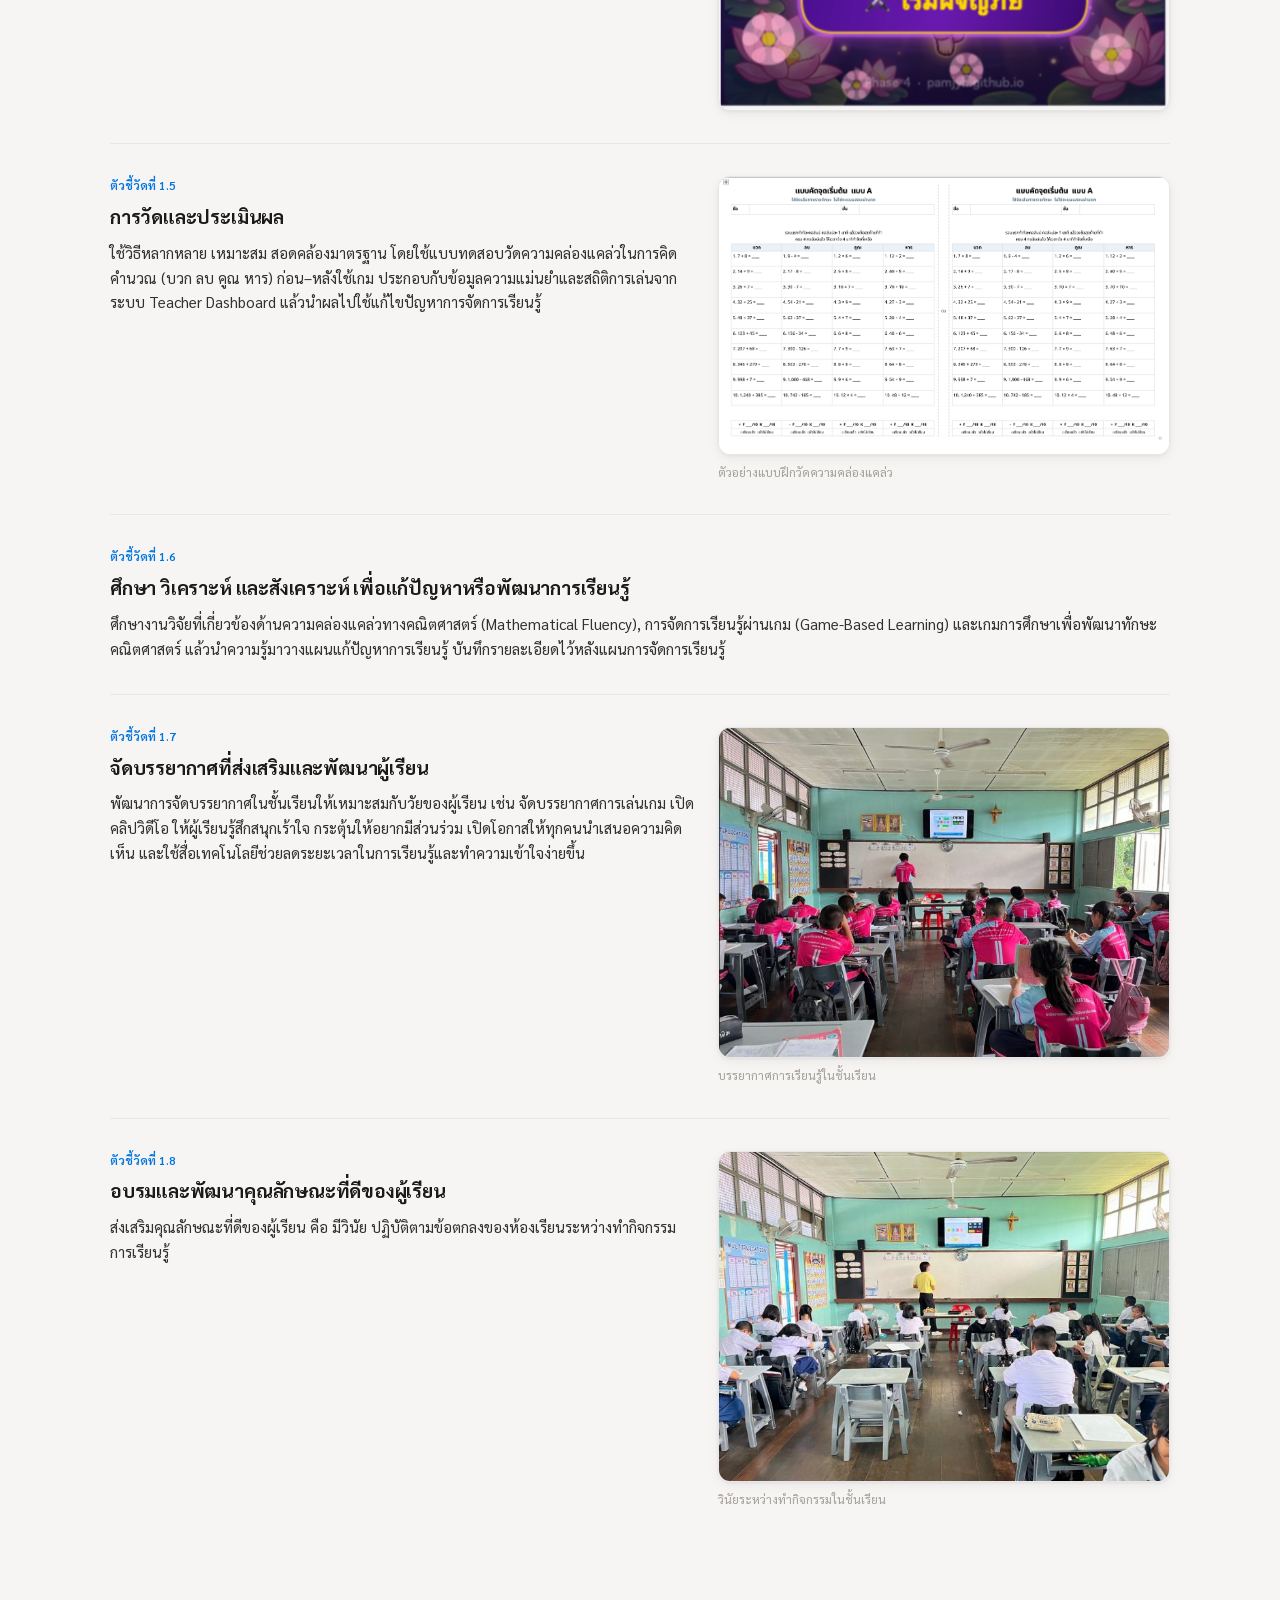
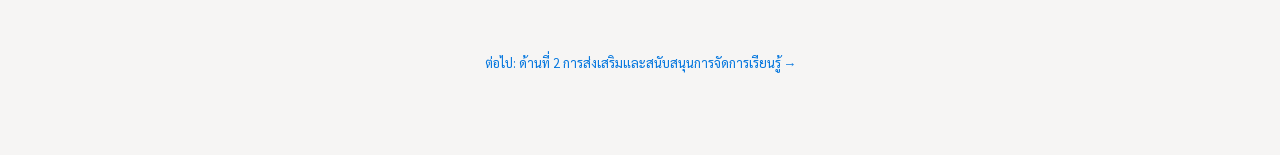
==== commit adc4bf42: "Remove the daan1 game-screenshot showcase section Pushed directly via git (owner has a deadline, App" ====
--- a/daan1.html
+++ b/daan1.html
@@ -38,13 +38,6 @@
          data-add-label="+ เพิ่มตัวชี้วัด" data-empty="ยังไม่มีข้อมูล"></div>
   </section>
 
-  <section aria-label="ตัวอย่างหน้าจอเกม" style="padding-top:0;">
-    <h3>ตัวอย่างหน้าจอเกม “เดชศาสตร์อนันต์”</h3>
-    <div data-collection="daan1_showcase" data-render="cards" data-photo="optional"
-         data-fields='[{"key":"caption","label":"คำบรรยายภาพ"}]'
-         data-add-label="+ เพิ่มภาพตัวอย่าง" data-empty="ยังไม่มีข้อมูล"></div>
-  </section>
-
   <footer>
     <p class="foot-note"><a href="daan2.html">ต่อไป: ด้านที่ 2 การส่งเสริมและสนับสนุนการจัดการเรียนรู้ →</a></p>
   </footer>
